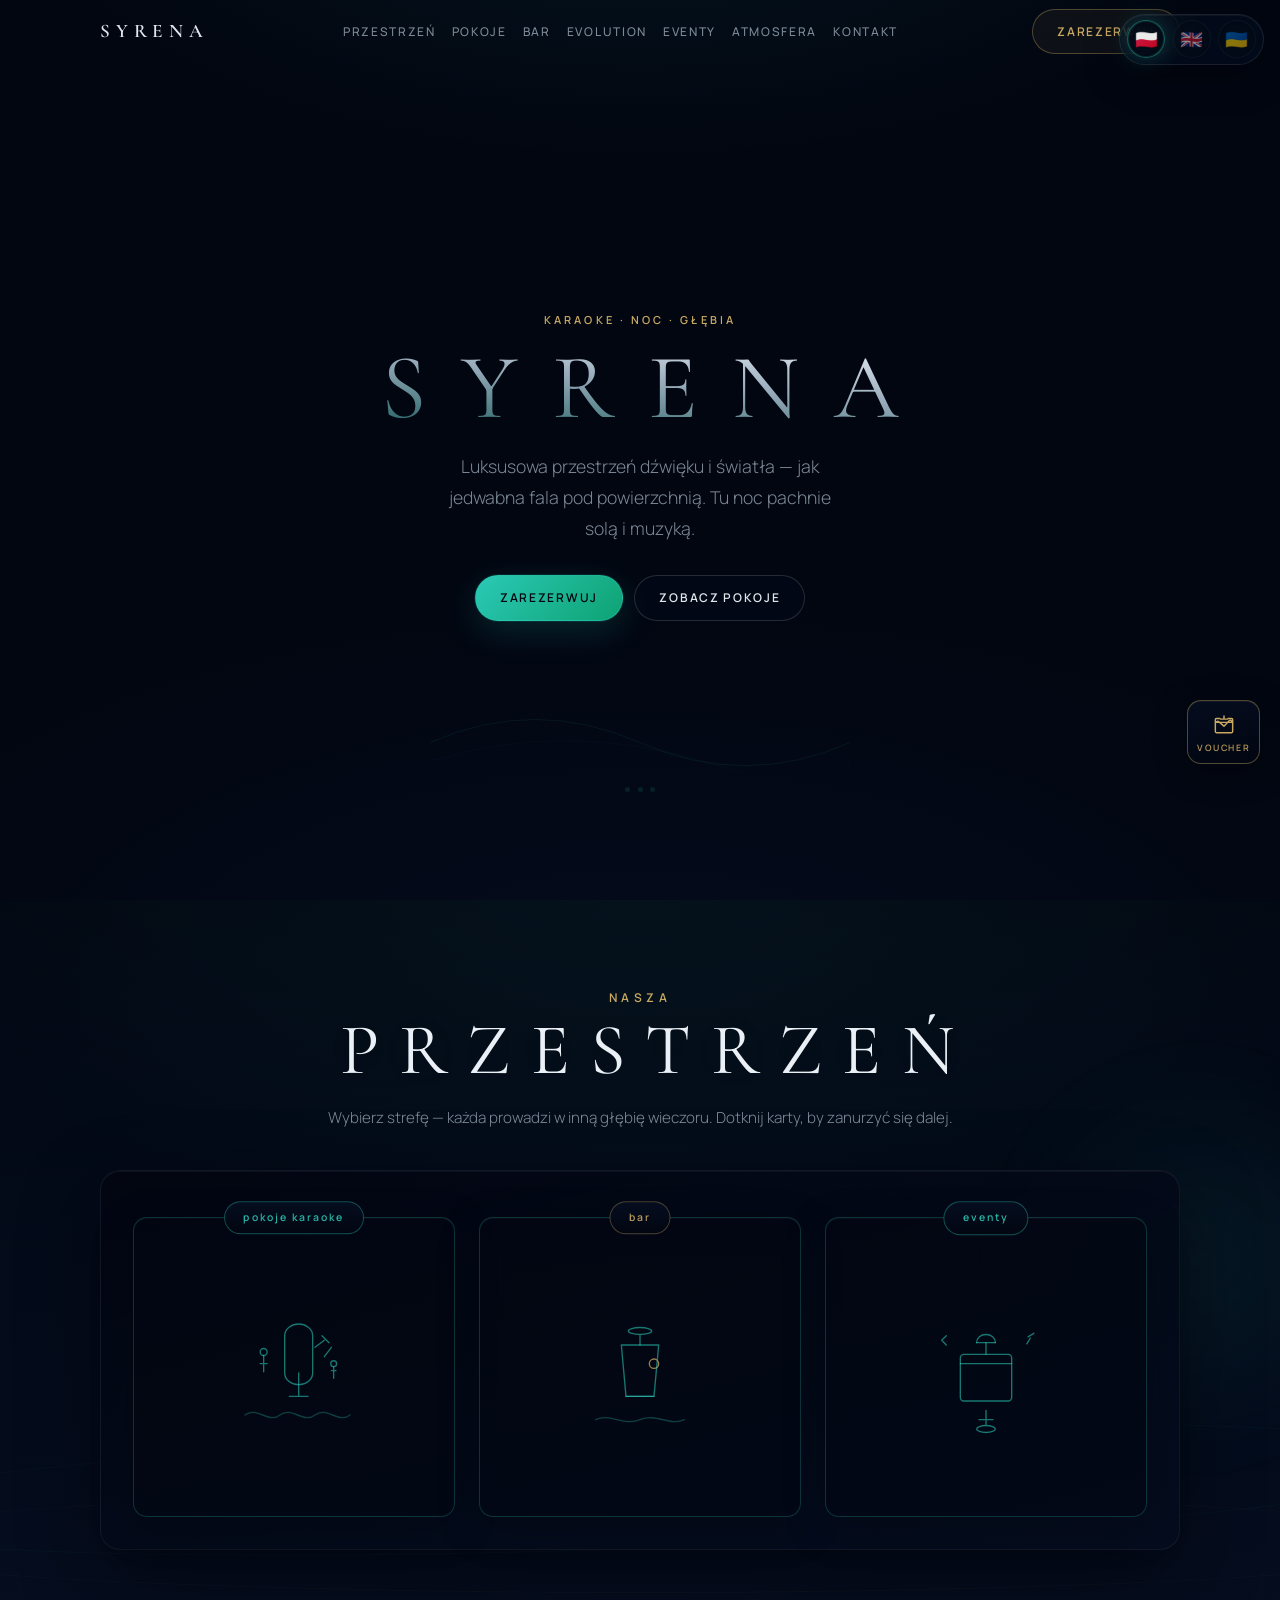
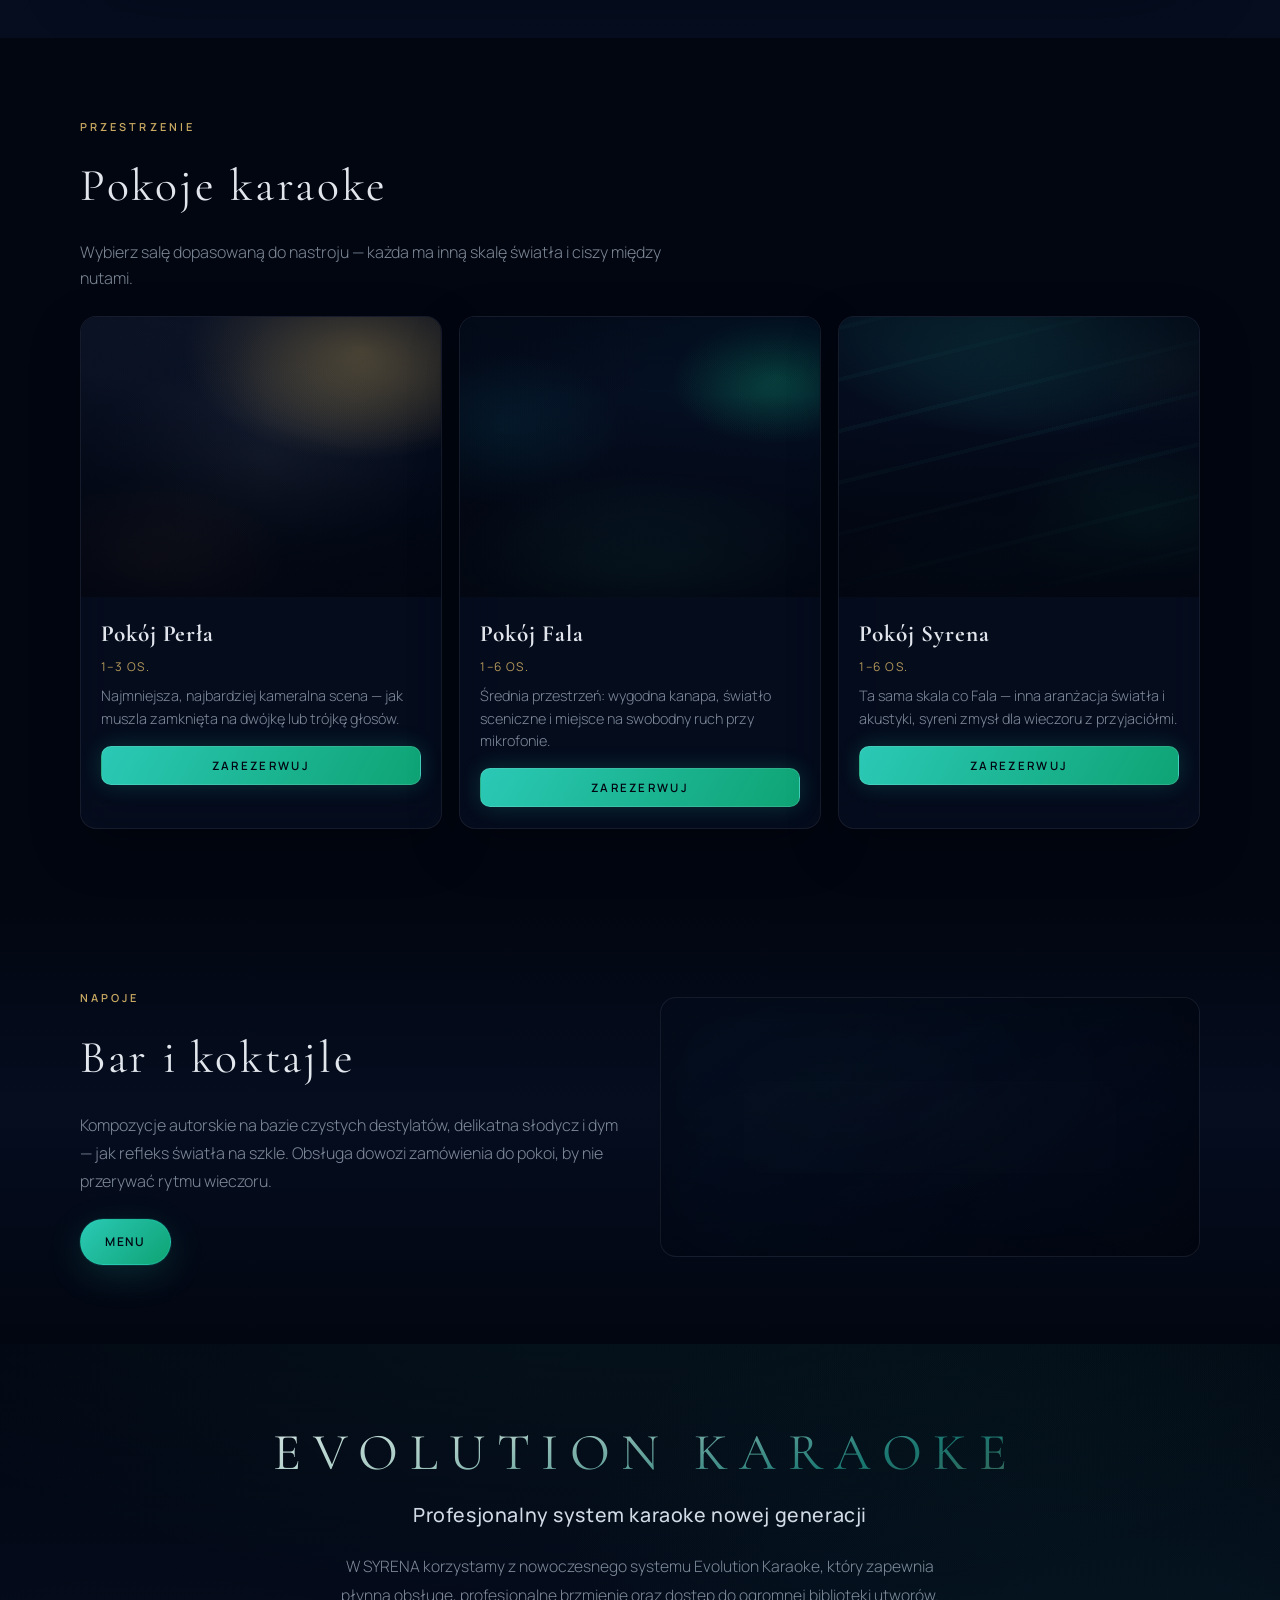
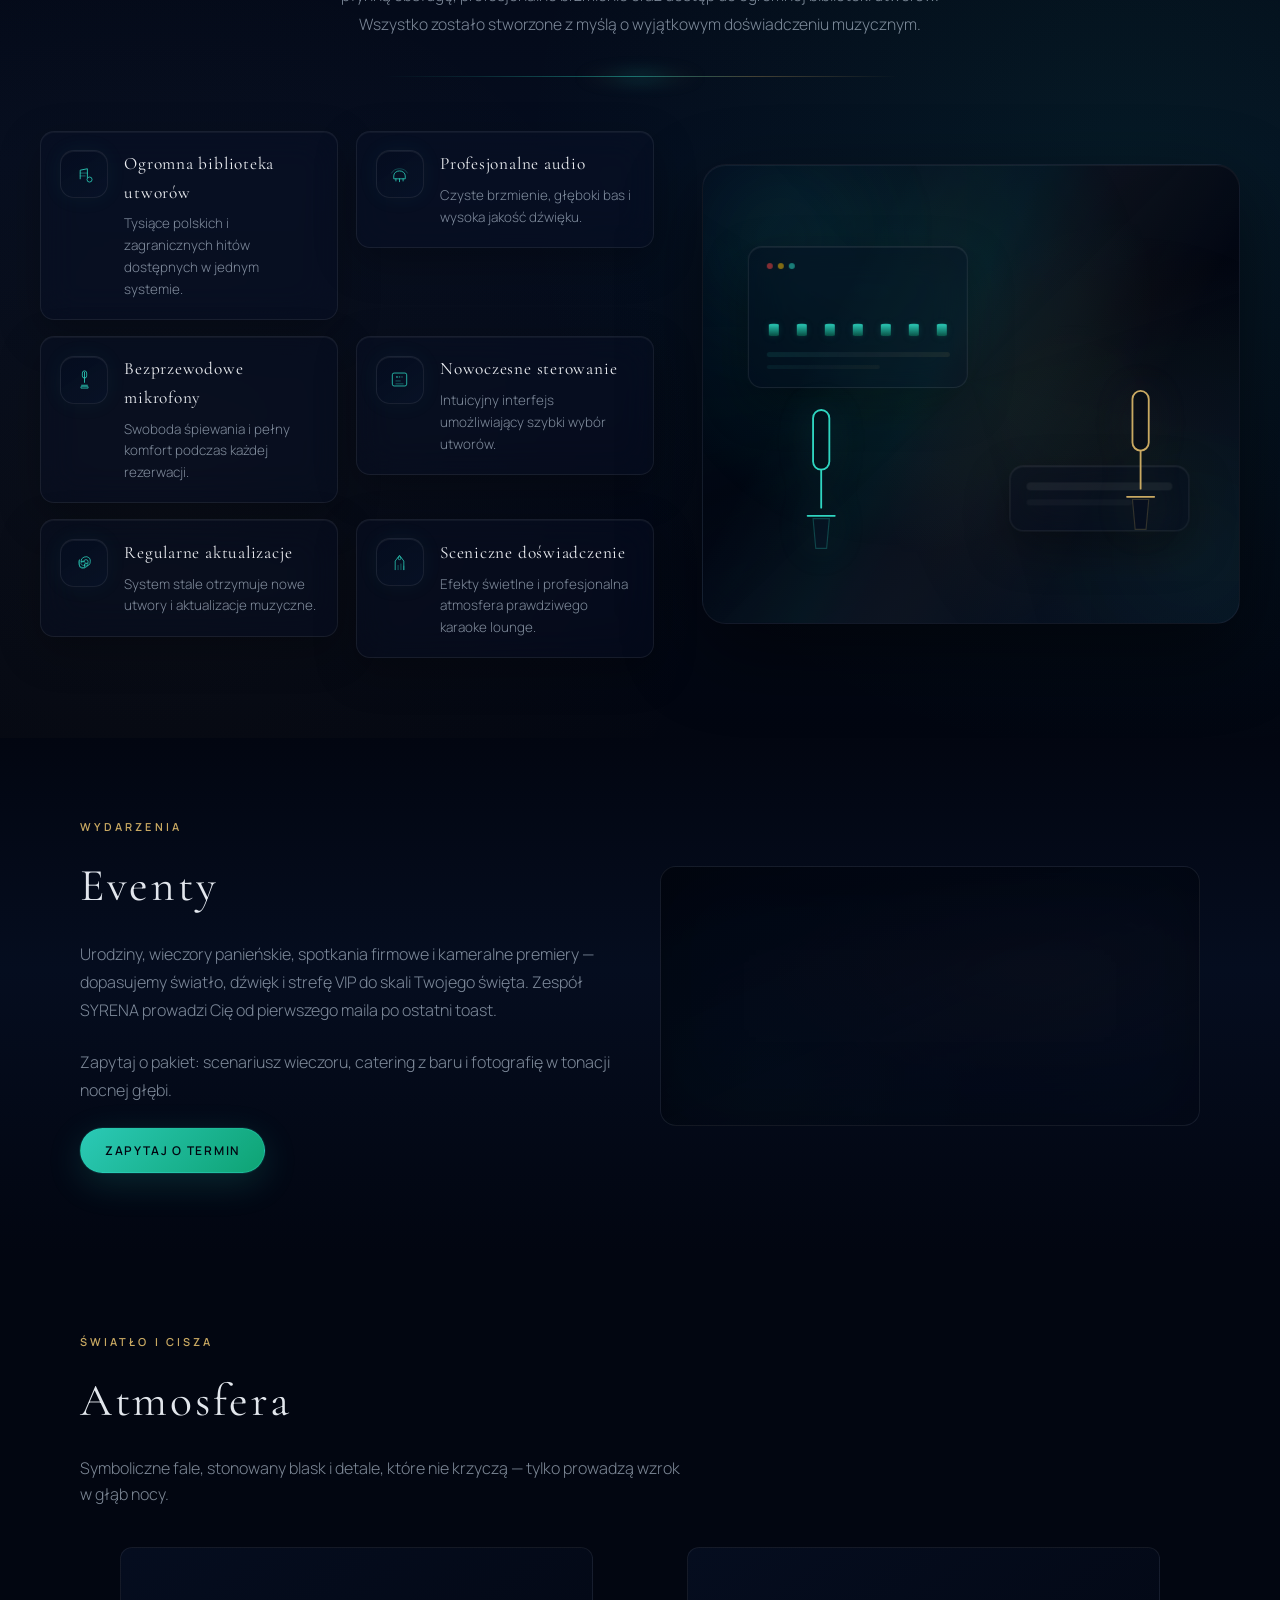
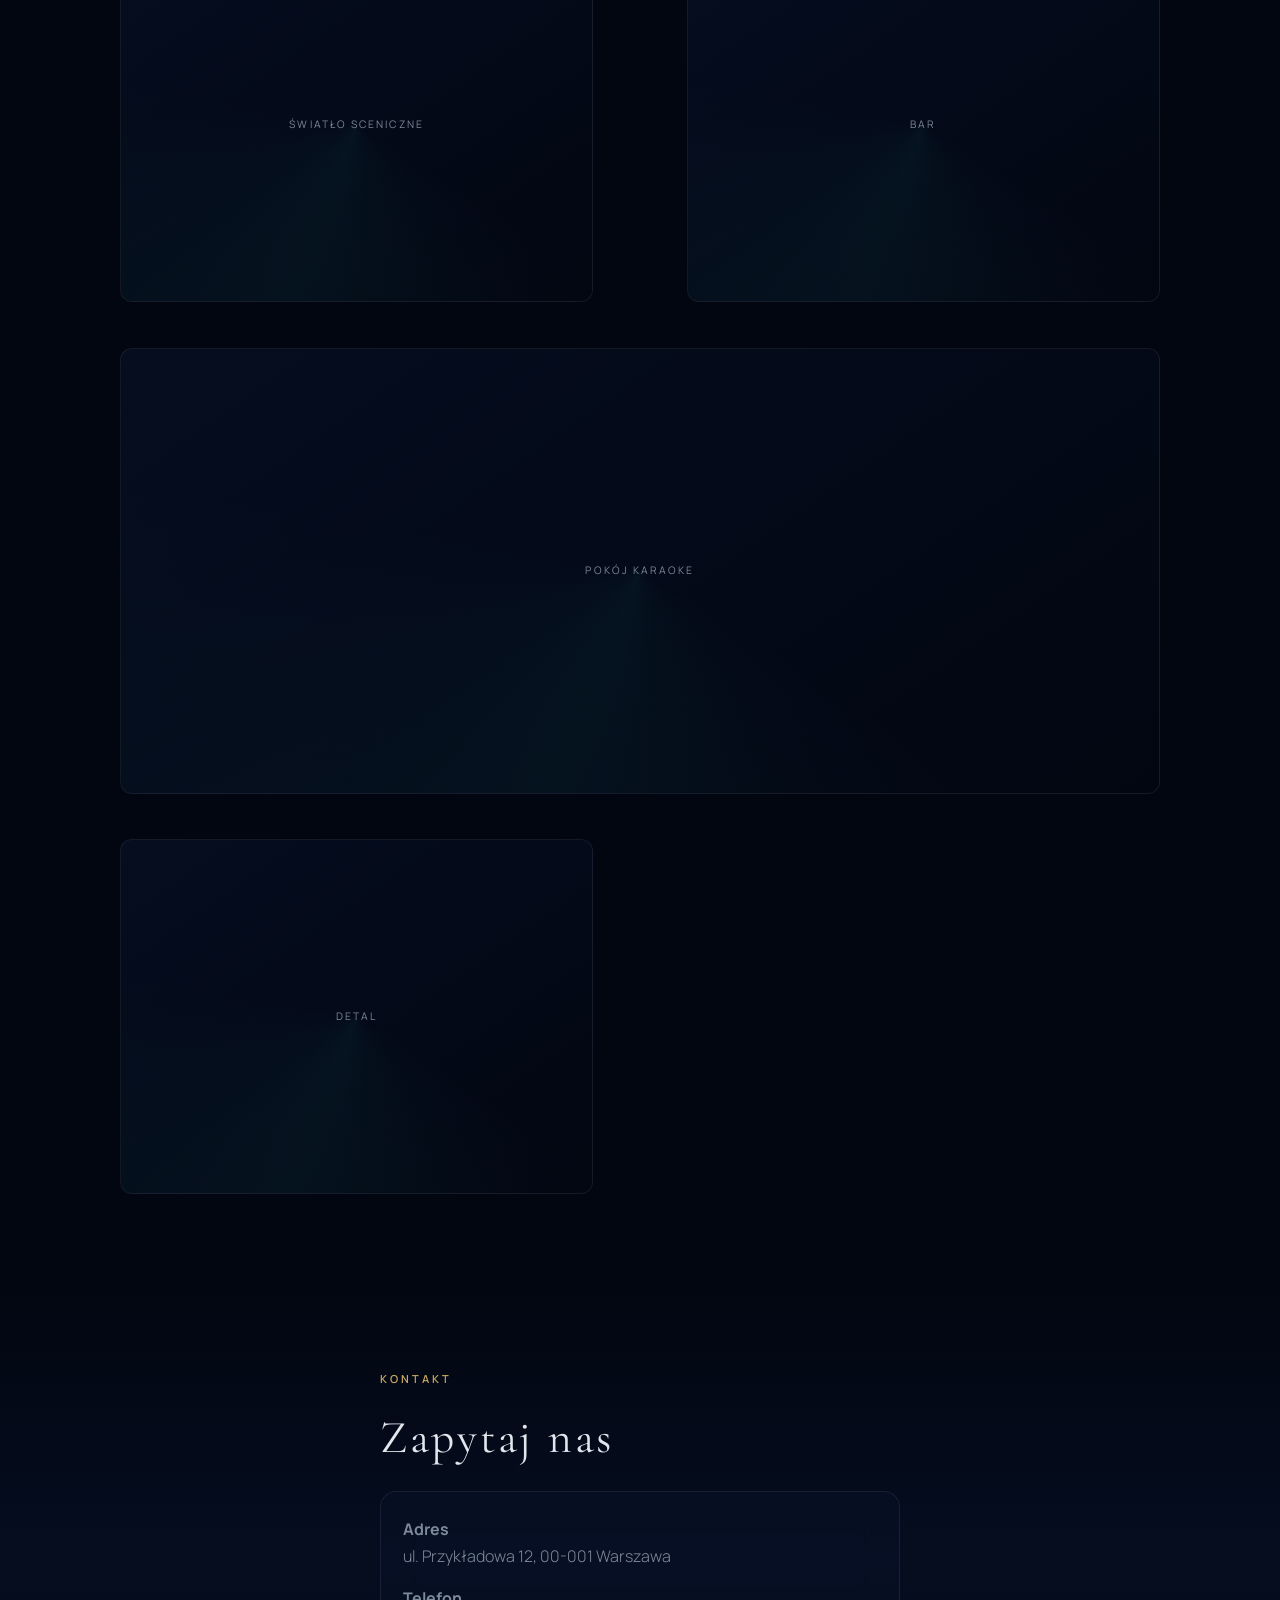
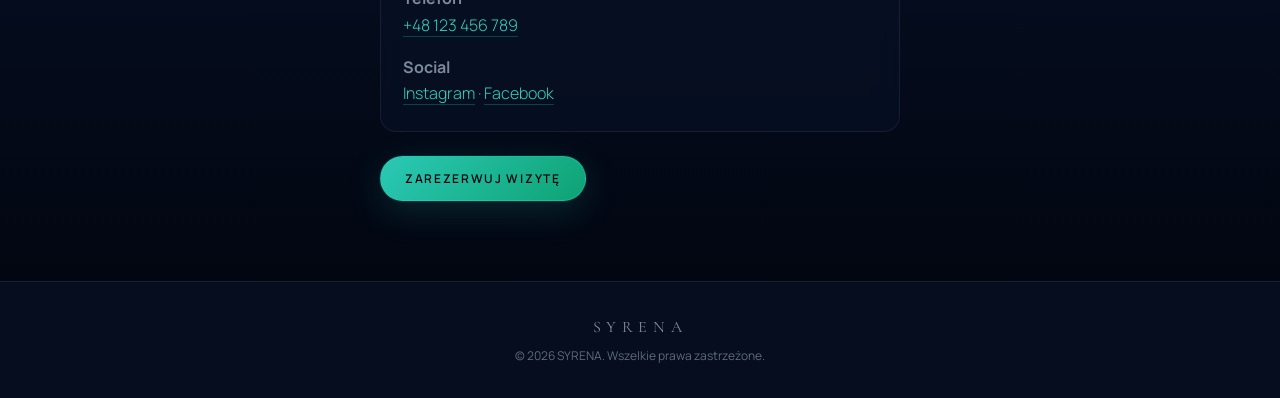
==== syrena/index.html @ a445add9 "Initial commit - full website" ====
<!DOCTYPE html>
<html lang="pl">
<head>
  <meta charset="UTF-8" />
  <meta name="viewport" content="width=device-width, initial-scale=1.0" />
  <meta name="description" content="SYRENA — luksusowy klub karaoke w sercu nocy. Pokoje, bar, rezerwacja." />
  <title>SYRENA — Klub Karaoke</title>
  <link rel="preconnect" href="https://fonts.googleapis.com" />
  <link rel="preconnect" href="https://fonts.gstatic.com" crossorigin />
  <link href="https://fonts.googleapis.com/css2?family=Cormorant+Garamond:ital,wght@0,400;0,600;1,400&family=Manrope:wght@300;400;500;600&display=swap" rel="stylesheet" />
  <link rel="stylesheet" href="styles.css" />
</head>
<body>
  <a class="skip-link" href="#hero" data-i18n="skip.content">Przejdź do treści</a>
  <div class="lang-switcher" role="group" data-i18n-aria-label="lang.switcher_aria">
    <button type="button" class="lang-switcher__btn is-active" data-lang="pl" aria-pressed="true">
      <span class="lang-switcher__flag" aria-hidden="true">🇵🇱</span><span class="visually-hidden" data-i18n="lang.pl">Polski</span>
    </button>
    <button type="button" class="lang-switcher__btn" data-lang="en" aria-pressed="false">
      <span class="lang-switcher__flag" aria-hidden="true">🇬🇧</span><span class="visually-hidden" data-i18n="lang.en">English</span>
    </button>
    <button type="button" class="lang-switcher__btn" data-lang="uk" aria-pressed="false">
      <span class="lang-switcher__flag" aria-hidden="true">🇺🇦</span><span class="visually-hidden" data-i18n="lang.uk">Українська</span>
    </button>
  </div>

  <div class="ambient" aria-hidden="true">
    <div class="ambient__orb ambient__orb--1"></div>
    <div class="ambient__orb ambient__orb--2"></div>
    <div class="ambient__orb ambient__orb--3"></div>
    <div class="ambient__bubbles"></div>
    <div class="ambient__rays"></div>
  </div>

  <div class="site" id="site">
    <header class="header" data-header>
      <div class="header__inner">
        <a class="logo" href="#hero">SYRENA</a>
        <nav class="nav" aria-label="Nawigacja strony" data-i18n-aria-label="nav.aria">
          <a class="nav__link" href="#przestrzen" data-i18n="nav.space">Przestrzeń</a>
          <a class="nav__link" href="#pokoje" data-i18n="nav.rooms">Pokoje</a>
          <a class="nav__link" href="#bar" data-i18n="nav.bar">Bar</a>
          <a class="nav__link" href="#evolution" data-i18n="nav.evolution">Evolution</a>
          <a class="nav__link" href="#eventy" data-i18n="nav.events">Eventy</a>
          <a class="nav__link" href="#atmosfera" data-i18n="nav.atmosphere">Atmosfera</a>
          <a class="nav__link" href="#kontakt" data-i18n="nav.contact">Kontakt</a>
        </nav>
        <a class="btn btn--nav" href="rezerwacja-pokoju.html" data-i18n="nav.book">Zarezerwuj</a>
        <button type="button" class="nav__burger" aria-label="Menu" data-i18n-aria-label="nav.menu_toggle" aria-expanded="false" data-nav-toggle>
          <span></span><span></span>
        </button>
      </div>
      <div class="nav__drawer" data-nav-drawer hidden>
        <a class="nav__drawer-link" href="#przestrzen" data-i18n="nav.space">Przestrzeń</a>
        <a class="nav__drawer-link" href="#pokoje" data-i18n="nav.rooms">Pokoje</a>
        <a class="nav__drawer-link" href="#bar" data-i18n="nav.bar">Bar</a>
        <a class="nav__drawer-link" href="#evolution" data-i18n="nav.evolution">Evolution</a>
        <a class="nav__drawer-link" href="#eventy" data-i18n="nav.events">Eventy</a>
        <a class="nav__drawer-link" href="#atmosfera" data-i18n="nav.atmosphere">Atmosfera</a>
        <a class="nav__drawer-link" href="#kontakt" data-i18n="nav.contact">Kontakt</a>
        <a class="btn btn--primary btn--block" href="rezerwacja-pokoju.html" data-i18n="nav.book">Zarezerwuj</a>
      </div>
    </header>

    <main>
      <section class="hero" id="hero" data-reveal-chain>
        <div class="hero__symbol" aria-hidden="true">
          <svg class="hero__wave" viewBox="0 0 400 100" fill="none" xmlns="http://www.w3.org/2000/svg">
            <path class="hero__wave-path" d="M0 72 Q100 28 200 72 T400 72" stroke="currentColor" stroke-width="0.45" fill="none" />
            <path class="hero__wave-path hero__wave-path--2" d="M0 90 Q130 50 260 90 T400 90" stroke="currentColor" stroke-width="0.35" fill="none" />
          </svg>
          <div class="hero__ripples"><span></span><span></span><span></span></div>
        </div>
        <p class="eyebrow reveal" data-i18n="hero.eyebrow">Karaoke · noc · głębia</p>
        <h1 class="hero__title reveal">SYRENA</h1>
        <p class="hero__lead reveal" data-i18n="hero.lead">
          Luksusowa przestrzeń dźwięku i światła — jak jedwabna fala pod powierzchnią. Tu noc pachnie solą i muzyką.
        </p>
        <div class="hero__actions reveal">
          <a class="btn btn--primary" href="rezerwacja-pokoju.html" data-i18n="hero.book">Zarezerwuj</a>
          <a class="btn btn--ghost" href="#pokoje" data-i18n="hero.rooms">Zobacz pokoje</a>
        </div>
      </section>

      <section class="space" id="przestrzen" aria-labelledby="space-kicker space-title">
        <div class="space__deco" aria-hidden="true">
          <div class="space__deco-wave space__deco-wave--1"></div>
          <div class="space__deco-wave space__deco-wave--2"></div>
          <div class="space__deco-glow"></div>
        </div>
        <div class="section__inner space__inner" data-reveal-chain>
          <header class="space__header">
            <p class="space__kicker reveal" id="space-kicker" data-i18n="space.kicker">Nasza</p>
            <h2 class="space__main-title reveal" id="space-title" data-i18n="space.title">PRZESTRZEŃ</h2>
            <p class="space__sub reveal" data-i18n="space.sub">
              Wybierz strefę — każda prowadzi w inną głębię wieczoru. Dotknij karty, by zanurzyć się dalej.
            </p>
          </header>

          <div class="space__panel">
            <nav class="space__grid" aria-label="Strefy SYRENA" data-i18n-aria-label="space.zones_aria">
              <a class="space-card reveal" href="#pokoje">
                <span class="space-card__tab" data-i18n="space.tab_karaoke">pokoje karaoke</span>
                <div class="space-card__canvas">
                  <svg class="space-card__icon" viewBox="0 0 120 120" fill="none" xmlns="http://www.w3.org/2000/svg" aria-hidden="true">
                    <path class="space-card__stroke" d="M52 28c0-6 6-10 12-10s12 4 12 10v32c0 6-6 10-12 10s-12-4-12-10V28z" stroke-linecap="round" />
                    <path class="space-card__stroke" d="M64 60v20M56 80h16" stroke-linecap="round" />
                    <path class="space-card__stroke space-card__stroke--wave" d="M18 96c10-8 20 8 30 0s20 8 30 0 20 8 30 0" stroke-linecap="round" />
                    <path class="space-card__stroke" d="M78 38l8-6M86 46l6-8M90 34l-6-6" stroke-linecap="round" />
                    <circle class="space-card__stroke" cx="34" cy="42" r="3" />
                    <path class="space-card__stroke" d="M34 45v14M31 52h6" stroke-linecap="round" />
                    <circle class="space-card__stroke" cx="94" cy="52" r="2.5" />
                    <path class="space-card__stroke" d="M94 54.5v10M92 58h4" stroke-linecap="round" />
                  </svg>
                </div>
              </a>

              <a class="space-card space-card--bar reveal" href="#bar">
                <span class="space-card__tab space-card__tab--gold" data-i18n="space.tab_bar">bar</span>
                <div class="space-card__canvas">
                  <svg class="space-card__icon" viewBox="0 0 120 120" fill="none" xmlns="http://www.w3.org/2000/svg" aria-hidden="true">
                    <path class="space-card__stroke" d="M44 36h32l-4 44H48L44 36z" stroke-linejoin="round" />
                    <path class="space-card__stroke" d="M48 80h24" stroke-linecap="round" />
                    <path class="space-card__stroke" d="M60 36v-8" stroke-linecap="round" />
                    <ellipse class="space-card__stroke" cx="60" cy="24" rx="10" ry="3" />
                    <path class="space-card__stroke space-card__stroke--wave" d="M22 100c12-6 24 6 38 0s26 6 38 0" stroke-linecap="round" />
                    <circle class="space-card__stroke space-card__stroke--accent" cx="72" cy="52" r="4" stroke-linecap="round" />
                  </svg>
                </div>
              </a>

              <a class="space-card reveal" href="#eventy">
                <span class="space-card__tab" data-i18n="space.tab_events">eventy</span>
                <div class="space-card__canvas">
                  <svg class="space-card__icon" viewBox="0 0 120 120" fill="none" xmlns="http://www.w3.org/2000/svg" aria-hidden="true">
                    <rect class="space-card__stroke" x="38" y="44" width="44" height="40" rx="3" stroke-linejoin="round" />
                    <path class="space-card__stroke" d="M38 52h44M60 44v-10" stroke-linecap="round" />
                    <path class="space-card__stroke" d="M52 34c0-4 3.5-7 8-7s8 3 8 7" stroke-linecap="round" />
                    <path class="space-card__stroke" d="M52 34h16" stroke-linecap="round" />
                    <path class="space-card__stroke" d="M22 32l4 4M26 28l-4 4M98 30l-3 5M101 26l-5 3" stroke-linecap="round" />
                    <path class="space-card__stroke" d="M60 92v12M54 100h12" stroke-linecap="round" />
                    <ellipse class="space-card__stroke" cx="60" cy="108" rx="8" ry="3" />
                  </svg>
                </div>
              </a>
            </nav>
          </div>
        </div>
      </section>

      <section class="section" id="pokoje">
        <div class="section__inner" data-reveal-chain>
          <p class="eyebrow reveal" data-i18n="rooms.eyebrow">Przestrzenie</p>
          <h2 class="section__title reveal" data-i18n="rooms.title">Pokoje karaoke</h2>
          <p class="section__intro reveal" data-i18n="rooms.intro">
            Wybierz salę dopasowaną do nastroju — każda ma inną skalę światła i ciszy między nutami.
          </p>
          <div class="room-grid room-grid--three">
            <a class="room-tile reveal" href="rezerwacja-pokoju.html?room=perla">
              <div class="room-tile__visual room-tile__visual--perla" role="presentation"></div>
              <div class="room-tile__body">
                <h3 class="room-tile__name" data-i18n="rooms.perla.name">Pokój Perła</h3>
                <p class="room-tile__meta" data-i18n="rooms.perla.meta">1–3 os.</p>
                <p class="room-tile__desc" data-i18n="rooms.perla.desc">Najmniejsza, najbardziej kameralna scena — jak muszla zamknięta na dwójkę lub trójkę głosów.</p>
                <span class="room-tile__cta" data-i18n="rooms.reserve">Zarezerwuj</span>
              </div>
            </a>
            <a class="room-tile reveal" href="rezerwacja-pokoju.html?room=fala">
              <div class="room-tile__visual room-tile__visual--fala" role="presentation"></div>
              <div class="room-tile__body">
                <h3 class="room-tile__name" data-i18n="rooms.fala.name">Pokój Fala</h3>
                <p class="room-tile__meta" data-i18n="rooms.fala.meta">1–6 os.</p>
                <p class="room-tile__desc" data-i18n="rooms.fala.desc">Średnia przestrzeń: wygodna kanapa, światło sceniczne i miejsce na swobodny ruch przy mikrofonie.</p>
                <span class="room-tile__cta" data-i18n="rooms.reserve">Zarezerwuj</span>
              </div>
            </a>
            <a class="room-tile reveal" href="rezerwacja-pokoju.html?room=syrena">
              <div class="room-tile__visual room-tile__visual--syrena" role="presentation"></div>
              <div class="room-tile__body">
                <h3 class="room-tile__name" data-i18n="rooms.syrena.name">Pokój Syrena</h3>
                <p class="room-tile__meta" data-i18n="rooms.syrena.meta">1–6 os.</p>
                <p class="room-tile__desc" data-i18n="rooms.syrena.desc">Ta sama skala co Fala — inna aranżacja światła i akustyki, syreni zmysł dla wieczoru z przyjaciółmi.</p>
                <span class="room-tile__cta" data-i18n="rooms.reserve">Zarezerwuj</span>
              </div>
            </a>
          </div>
        </div>
      </section>

      <section class="section section--alt" id="bar">
        <div class="section__inner section__inner--split" data-reveal-chain>
          <div>
            <p class="eyebrow reveal" data-i18n="bar.eyebrow">Napoje</p>
            <h2 class="section__title reveal" data-i18n="bar.title">Bar i koktajle</h2>
            <p class="section__text reveal" data-i18n="bar.text">
              Kompozycje autorskie na bazie czystych destylatów, delikatna słodycz i dym — jak refleks światła na szkle.
              Obsługa dowozi zamówienia do pokoi, by nie przerywać rytmu wieczoru.
            </p>
            <button type="button" class="btn btn--primary reveal" data-open-menu aria-haspopup="dialog" aria-controls="menu-modal" data-i18n="bar.menu">
              MENU
            </button>
          </div>
          <div class="bar-panel reveal" role="presentation" aria-hidden="true"></div>
        </div>
      </section>

      <section class="section section--evo" id="evolution" data-evo-section>
        <div class="section__inner section__inner--evo-max">
          <header class="evo__top" data-reveal-chain>
            <h2 class="evo__mega reveal" data-i18n="evo.heading">EVOLUTION KARAOKE</h2>
            <p class="evo__subtitle reveal" data-i18n="evo.subtitle">Profesjonalny system karaoke nowej generacji</p>
            <p class="evo__intro reveal" data-i18n="evo.desc">
              W SYRENA korzystamy z nowoczesnego systemu Evolution Karaoke, który zapewnia płynną obsługę, profesjonalne brzmienie oraz dostęp do ogromnej biblioteki utworów. Wszystko zostało stworzone z myślą o wyjątkowym doświadczeniu muzycznym.
            </p>
            <div class="evo__divider reveal" aria-hidden="true">
              <span class="evo__divider-line"></span>
              <span class="evo__divider-glow"></span>
            </div>
          </header>

          <div class="evo__split" data-reveal-chain>
            <div class="evo__col evo__col--cards">
              <ul class="evo-fcards">
                <li class="evo-fcards__item">
                  <article class="evo-fcard reveal">
                  <div class="evo-fcard__icon" aria-hidden="true">
                    <svg viewBox="0 0 32 32" fill="none" xmlns="http://www.w3.org/2000/svg">
                      <path d="M10 22V10l10-2v12" stroke="currentColor" stroke-width="1.35" stroke-linecap="round" stroke-linejoin="round" />
                      <path d="M10 14h10M10 18h7" stroke="currentColor" stroke-width="1.1" stroke-linecap="round" opacity="0.65" />
                      <circle cx="23" cy="23" r="3.5" stroke="currentColor" stroke-width="1.25" />
                    </svg>
                  </div>
                  <div class="evo-fcard__body">
                    <h3 class="evo-fcard__title" data-i18n="evo.card1.title">Ogromna biblioteka utworów</h3>
                    <p class="evo-fcard__text" data-i18n="evo.card1.body">Tysiące polskich i zagranicznych hitów dostępnych w jednym systemie.</p>
                  </div>
                  </article>
                </li>
                <li class="evo-fcards__item">
                  <article class="evo-fcard reveal">
                  <div class="evo-fcard__icon" aria-hidden="true">
                    <svg viewBox="0 0 32 32" fill="none" xmlns="http://www.w3.org/2000/svg">
                      <path d="M8 18c0-4 3.5-7 8-7s8 3 8 7v4H8v-4z" stroke="currentColor" stroke-width="1.25" stroke-linejoin="round" />
                      <path d="M11 22v3M16 22v4M21 22v3" stroke="currentColor" stroke-width="1.25" stroke-linecap="round" />
                      <path d="M5 14c2-4 6-6 11-6s9 2 11 6" stroke="currentColor" stroke-width="1" stroke-linecap="round" opacity="0.45" />
                    </svg>
                  </div>
                  <div class="evo-fcard__body">
                    <h3 class="evo-fcard__title" data-i18n="evo.card2.title">Profesjonalne audio</h3>
                    <p class="evo-fcard__text" data-i18n="evo.card2.body">Czyste brzmienie, głęboki bas i wysoka jakość dźwięku.</p>
                  </div>
                  </article>
                </li>
                <li class="evo-fcards__item">
                  <article class="evo-fcard reveal">
                  <div class="evo-fcard__icon" aria-hidden="true">
                    <svg viewBox="0 0 32 32" fill="none" xmlns="http://www.w3.org/2000/svg">
                      <path d="M16 6v14M12 24h8" stroke="currentColor" stroke-width="1.35" stroke-linecap="round" />
                      <rect x="13" y="4" width="6" height="10" rx="3" stroke="currentColor" stroke-width="1.25" />
                      <path d="M11 26h10v2H11v-2z" stroke="currentColor" stroke-width="1.15" stroke-linejoin="round" />
                    </svg>
                  </div>
                  <div class="evo-fcard__body">
                    <h3 class="evo-fcard__title" data-i18n="evo.card3.title">Bezprzewodowe mikrofony</h3>
                    <p class="evo-fcard__text" data-i18n="evo.card3.body">Swoboda śpiewania i pełny komfort podczas każdej rezerwacji.</p>
                  </div>
                  </article>
                </li>
                <li class="evo-fcards__item">
                  <article class="evo-fcard reveal">
                  <div class="evo-fcard__icon" aria-hidden="true">
                    <svg viewBox="0 0 32 32" fill="none" xmlns="http://www.w3.org/2000/svg">
                      <rect x="6" y="7" width="20" height="18" rx="2.5" stroke="currentColor" stroke-width="1.25" />
                      <path d="M11 22h10M11 18h6" stroke="currentColor" stroke-width="1.1" stroke-linecap="round" opacity="0.55" />
                      <circle cx="12.5" cy="12.5" r="1.2" fill="currentColor" opacity="0.85" />
                      <circle cx="16" cy="12.5" r="1.2" fill="currentColor" opacity="0.55" />
                      <circle cx="19.5" cy="12.5" r="1.2" fill="currentColor" opacity="0.35" />
                    </svg>
                  </div>
                  <div class="evo-fcard__body">
                    <h3 class="evo-fcard__title" data-i18n="evo.card4.title">Nowoczesne sterowanie</h3>
                    <p class="evo-fcard__text" data-i18n="evo.card4.body">Intuicyjny interfejs umożliwiający szybki wybór utworów.</p>
                  </div>
                  </article>
                </li>
                <li class="evo-fcards__item">
                  <article class="evo-fcard reveal">
                  <div class="evo-fcard__icon" aria-hidden="true">
                    <svg viewBox="0 0 32 32" fill="none" xmlns="http://www.w3.org/2000/svg">
                      <path d="M23 10a7 7 0 00-12 5h4a3 3 0 016 0c0 2-2 3-4 3h-1v3h2c3 0 6-2 6-6a7 7 0 00-1-5z" stroke="currentColor" stroke-width="1.2" stroke-linejoin="round" />
                      <path d="M9 22a7 7 0 0012-5h-4a3 3 0 10-6 0c0 2 2 3 4 3h1v3h-2c-3 0-6-2-6-6a7 7 0 011-5z" stroke="currentColor" stroke-width="1.2" stroke-linejoin="round" opacity="0.75" />
                    </svg>
                  </div>
                  <div class="evo-fcard__body">
                    <h3 class="evo-fcard__title" data-i18n="evo.card5.title">Regularne aktualizacje</h3>
                    <p class="evo-fcard__text" data-i18n="evo.card5.body">System stale otrzymuje nowe utwory i aktualizacje muzyczne.</p>
                  </div>
                  </article>
                </li>
                <li class="evo-fcards__item">
                  <article class="evo-fcard reveal">
                  <div class="evo-fcard__icon" aria-hidden="true">
                    <svg viewBox="0 0 32 32" fill="none" xmlns="http://www.w3.org/2000/svg">
                      <path d="M10 26V14l6-8 6 8v12" stroke="currentColor" stroke-width="1.2" stroke-linecap="round" stroke-linejoin="round" />
                      <path d="M14 26v-6M18 26v-8M22 26v-5" stroke="currentColor" stroke-width="1.15" stroke-linecap="round" opacity="0.55" />
                      <circle cx="16" cy="10" r="2" stroke="currentColor" stroke-width="1.15" />
                    </svg>
                  </div>
                  <div class="evo-fcard__body">
                    <h3 class="evo-fcard__title" data-i18n="evo.card6.title">Sceniczne doświadczenie</h3>
                    <p class="evo-fcard__text" data-i18n="evo.card6.body">Efekty świetlne i profesjonalna atmosfera prawdziwego karaoke lounge.</p>
                  </div>
                </article>
                </li>
              </ul>
            </div>

            <div class="evo__col evo__col--stage">
              <div class="evo__visual" aria-hidden="true">
                <div class="evo__visual-inner">
                  <div class="evo__blobs">
                    <span class="evo__blob evo__blob--1"></span>
                    <span class="evo__blob evo__blob--2"></span>
                    <span class="evo__blob evo__blob--3"></span>
                  </div>
                  <div class="evo__beams" data-evo-parallax="-0.12"></div>
                  <div class="evo__glow"></div>
                  <div class="evo__particles">
                    <span></span><span></span><span></span><span></span><span></span><span></span><span></span><span></span>
                  </div>
              <svg class="evo__waves" viewBox="0 0 400 220" fill="none" xmlns="http://www.w3.org/2000/svg" aria-hidden="true" data-evo-parallax="-0.18">
                <path
                  class="evo__wave-path"
                  d="M0 140 C80 60 160 200 200 120 S320 40 400 100"
                  stroke="url(#evo-wave-grad)"
                  stroke-width="1.2"
                  stroke-linecap="round"
                />
                <path
                  class="evo__wave-path evo__wave-path--2"
                  d="M0 170 C100 90 200 190 280 130 S360 80 400 150"
                  stroke="url(#evo-wave-grad2)"
                  stroke-width="0.85"
                  stroke-linecap="round"
                  opacity="0.65"
                />
                <path
                  class="evo__wave-path evo__wave-path--3"
                  d="M0 110 C120 180 220 40 320 130 S380 170 400 90"
                  stroke="url(#evo-wave-grad)"
                  stroke-width="0.7"
                  stroke-linecap="round"
                  opacity="0.45"
                />
                <defs>
                  <linearGradient id="evo-wave-grad" x1="0" y1="0" x2="400" y2="0">
                    <stop offset="0%" stop-color="rgba(45,212,191,0.05)" />
                    <stop offset="35%" stop-color="rgba(45,212,191,0.55)" />
                    <stop offset="65%" stop-color="rgba(201,169,98,0.35)" />
                    <stop offset="100%" stop-color="rgba(45,212,191,0.08)" />
                  </linearGradient>
                  <linearGradient id="evo-wave-grad2" x1="400" y1="0" x2="0" y2="0">
                    <stop offset="0%" stop-color="rgba(16,185,129,0.2)" />
                    <stop offset="50%" stop-color="rgba(45,212,191,0.5)" />
                    <stop offset="100%" stop-color="rgba(16,185,129,0.15)" />
                  </linearGradient>
                </defs>
              </svg>

              <div class="evo__glass-wrap evo__glass-wrap--main" data-evo-parallax="-0.32">
                <div class="evo__glass evo__glass--main">
                  <div class="evo__glass-header">
                    <span class="evo__glass-dot"></span>
                    <span class="evo__glass-dot"></span>
                    <span class="evo__glass-dot"></span>
                  </div>
                  <div class="evo__eq" role="presentation">
                    <span class="evo__eq-bar"></span>
                    <span class="evo__eq-bar"></span>
                    <span class="evo__eq-bar"></span>
                    <span class="evo__eq-bar"></span>
                    <span class="evo__eq-bar"></span>
                    <span class="evo__eq-bar"></span>
                    <span class="evo__eq-bar"></span>
                  </div>
                  <div class="evo__glass-line"></div>
                  <div class="evo__glass-line evo__glass-line--short"></div>
                </div>
              </div>

              <div class="evo__glass-wrap evo__glass-wrap--float" data-evo-parallax="0.44">
                <div class="evo__glass evo__glass--float">
                  <div class="evo__glass-float-row"></div>
                  <div class="evo__glass-float-row evo__glass-float-row--dim"></div>
                </div>
              </div>

              <div class="evo__mics">
                <div class="evo__mic-wrap" data-evo-parallax="0.52">
                  <svg class="evo__mic" viewBox="0 0 56 140" fill="none" xmlns="http://www.w3.org/2000/svg">
                  <defs>
                    <linearGradient id="evo-mic-a" x1="28" y1="8" x2="28" y2="120">
                      <stop offset="0%" stop-color="#2dd4bf" />
                      <stop offset="55%" stop-color="#10b981" />
                      <stop offset="100%" stop-color="#c9a962" />
                    </linearGradient>
                  </defs>
                  <rect x="22" y="18" width="12" height="44" rx="6" stroke="url(#evo-mic-a)" stroke-width="1.35" fill="rgba(2,6,17,0.35)" />
                  <path d="M28 62v28M18 96h20" stroke="url(#evo-mic-a)" stroke-width="1.35" stroke-linecap="round" />
                  <path d="M22 98h12l-2 22H24l-2-22z" fill="rgba(5,13,31,0.65)" stroke="rgba(45,212,191,0.25)" stroke-width="0.85" />
                </svg>
                </div>
                <div class="evo__mic-wrap evo__mic-wrap--mirror" data-evo-parallax="0.36">
                  <svg class="evo__mic evo__mic--mirror" viewBox="0 0 56 140" fill="none" xmlns="http://www.w3.org/2000/svg">
                  <defs>
                    <linearGradient id="evo-mic-b" x1="28" y1="8" x2="28" y2="120">
                      <stop offset="0%" stop-color="#c9a962" />
                      <stop offset="40%" stop-color="#2dd4bf" />
                      <stop offset="100%" stop-color="#10b981" />
                    </linearGradient>
                  </defs>
                  <rect x="22" y="22" width="12" height="44" rx="6" stroke="url(#evo-mic-b)" stroke-width="1.35" fill="rgba(2,6,17,0.35)" />
                  <path d="M28 66v28M18 100h20" stroke="url(#evo-mic-b)" stroke-width="1.35" stroke-linecap="round" />
                  <path d="M22 102h12l-2 22H24l-2-22z" fill="rgba(5,13,31,0.65)" stroke="rgba(201,169,98,0.22)" stroke-width="0.85" />
                </svg>
                </div>
              </div>

              <div class="evo__sheen" data-evo-parallax="-0.42"></div>
                </div>
              </div>
            </div>
          </div>
        </div>
      </section>

      <section class="section section--alt" id="eventy">
        <div class="section__inner section__inner--split" data-reveal-chain>
          <div>
            <p class="eyebrow reveal" data-i18n="events.eyebrow">Wydarzenia</p>
            <h2 class="section__title reveal" data-i18n="events.title">Eventy</h2>
            <p class="section__text reveal" data-i18n="events.p1">
              Urodziny, wieczory panieńskie, spotkania firmowe i kameralne premiery — dopasujemy światło, dźwięk i strefę VIP do skali Twojego święta.
              Zespół SYRENA prowadzi Cię od pierwszego maila po ostatni toast.
            </p>
            <p class="section__text reveal" data-i18n="events.p2">
              Zapytaj o pakiet: scenariusz wieczoru, catering z baru i fotografię w tonacji nocnej głębi.
            </p>
            <button type="button" class="btn btn--primary reveal" data-open-booking data-i18n="events.cta">Zapytaj o termin</button>
          </div>
          <div class="events-panel reveal" role="presentation" aria-hidden="true"></div>
        </div>
      </section>

      <section class="section" id="atmosfera">
        <div class="section__inner" data-reveal-chain>
          <p class="eyebrow reveal" data-i18n="atmo.eyebrow">Światło i cisza</p>
          <h2 class="section__title reveal" data-i18n="atmo.title">Atmosfera</h2>
          <p class="section__intro reveal" data-i18n="atmo.intro">
            Symboliczne fale, stonowany blask i detale, które nie krzyczą — tylko prowadzą wzrok w głąb nocy.
          </p>
          <div class="gallery">
            <figure class="gallery__cell reveal"><div class="gallery__ph"><span data-i18n="atmo.g1">Światło sceniczne</span></div></figure>
            <figure class="gallery__cell reveal"><div class="gallery__ph"><span data-i18n="atmo.g2">Bar</span></div></figure>
            <figure class="gallery__cell gallery__cell--wide reveal"><div class="gallery__ph"><span data-i18n="atmo.g3">Pokój karaoke</span></div></figure>
            <figure class="gallery__cell reveal"><div class="gallery__ph"><span data-i18n="atmo.g4">Detal</span></div></figure>
          </div>
        </div>
      </section>

      <section class="section section--alt" id="kontakt">
        <div class="section__inner section__inner--narrow" data-reveal-chain>
          <p class="eyebrow reveal" data-i18n="contact.eyebrow">Kontakt</p>
          <h2 class="section__title reveal" data-i18n="contact.title">Zapytaj nas</h2>
          <div class="contact-card reveal">
            <p class="contact-card__row"><strong data-i18n="contact.addr_label">Adres</strong><br /><span data-i18n="contact.addr_value">ul. Przykładowa 12, 00-001 Warszawa</span></p>
            <p class="contact-card__row"><strong data-i18n="contact.phone_label">Telefon</strong><br /><a class="link" href="tel:+48123456789">+48 123 456 789</a></p>
            <p class="contact-card__row contact-card__row--last">
              <strong data-i18n="contact.social_label">Social</strong><br />
              <a class="link" href="#" rel="noopener noreferrer">Instagram</a> · <a class="link" href="#" rel="noopener noreferrer">Facebook</a>
            </p>
          </div>
          <button type="button" class="btn btn--primary reveal" data-open-booking data-i18n="contact.cta">Zarezerwuj wizytę</button>
        </div>
      </section>
    </main>

    <footer class="footer">
      <span class="footer__brand">SYRENA</span>
      <p class="footer__copy" data-i18n="footer.rights">© {{year}} SYRENA. Wszelkie prawa zastrzeżone.</p>
    </footer>
  </div>

  <!-- Pełnoekranowy widok rezerwacji (oddzielny od strony głównej) -->
  <div
    class="booking"
    id="booking-overlay"
    role="dialog"
    aria-modal="true"
    aria-labelledby="booking-title"
    aria-hidden="true"
    hidden
    inert
  >
    <svg xmlns="http://www.w3.org/2000/svg" class="booking__defs" aria-hidden="true" focusable="false" width="0" height="0">
      <symbol id="booking-icon-lock" viewBox="0 0 24 24">
        <path
          fill="none"
          stroke="currentColor"
          stroke-width="1.35"
          stroke-linecap="round"
          stroke-linejoin="round"
          d="M8 11V8a4 4 0 018 0v3M6 11h12v10H6z"
        />
      </symbol>
    </svg>
    <button type="button" class="booking__back reveal" data-close-booking>
      <span aria-hidden="true">←</span> <span data-i18n="booking.back">Wróć</span>
    </button>

    <div class="booking__viewport">
      <div class="booking__intro">
        <p class="booking__brand reveal" id="booking-title">SYRENA</p>
        <p class="booking__tagline reveal" data-i18n="booking.tagline">Rezerwacja pokoju</p>

        <div class="booking__controls reveal" role="toolbar" data-i18n-aria-label="booking.toolbar_aria" aria-label="Wybór daty">
          <button type="button" class="booking__chip" data-date-today data-i18n="booking.today">Dziś</button>
          <button type="button" class="booking__date-btn" data-date-open data-i18n-aria-label="booking.pick_date_aria" aria-label="Wybierz datę z kalendarza">
            <svg class="booking__cal-icon" width="18" height="18" viewBox="0 0 24 24" fill="none" xmlns="http://www.w3.org/2000/svg" aria-hidden="true">
              <rect x="3" y="5" width="18" height="16" rx="2" stroke="currentColor" stroke-width="1.35" />
              <path d="M3 10h18M8 3v4M16 3v4" stroke="currentColor" stroke-width="1.35" stroke-linecap="round" />
            </svg>
            <span data-i18n="booking.date_word">data</span>
          </button>
          <button type="button" class="booking__arrow" data-date-prev data-i18n-aria-label="booking.prev_aria" aria-label="Poprzedni dzień">‹</button>
          <button type="button" class="booking__arrow" data-date-next data-i18n-aria-label="booking.next_aria" aria-label="Następny dzień">›</button>
          <p class="booking__date-inline reveal" data-date-line aria-live="polite"></p>
          <input class="booking__date-input visually-hidden" type="date" data-date-input tabindex="-1" aria-hidden="true" />
        </div>

        <p class="booking__summary reveal" data-booking-summary>
          <strong data-i18n="booking.summary_label">Wybrany termin:</strong> <span data-booking-summary-detail aria-live="polite">brak</span>
        </p>
      </div>

      <div class="booking__matrix-wrap">
        <div class="booking__matrix" data-i18n-aria-label="booking.matrix_aria" aria-label="Pokoje i siatka rezerwacji">
          <!-- Wiersz 1 — Perła -->
          <div class="booking__pair">
            <button type="button" class="booking-room-card booking-room-card--perla reveal" data-booking-room="perla" data-grid-row="1">
              <span class="booking-room-card__media" aria-hidden="true"></span>
              <span class="booking-room-card__shade" aria-hidden="true"></span>
              <span class="booking-room-card__text">
                <span class="booking-room-card__kicker" data-i18n="booking.room_kicker">Pokój</span>
                <span class="booking-room-card__name" data-i18n="rooms.perla.short">Perła</span>
              </span>
              <span class="booking-room-card__badge" data-i18n="booking.badge_13">1 – 3 os.</span>
            </button>
            <div class="booking-grid__track reveal" data-grid-row="1">
              <div class="booking-grid__cell reveal" data-booking-slot data-room-row="perla" data-time="18:00" data-price="90" data-slot-label="18:00–19:00" role="button" tabindex="0" aria-label="Pokój Perła, 18:00–19:00, 90 zł. Wybierz termin lub zarezerwuj.">
                <div class="booking-slot__available">
                  <span class="booking-slot__time">18:00–19:00</span>
                  <span class="booking-slot__price"><span class="booking-slot__amt">90</span> <span data-i18n="booking.currency">zł</span></span>
                  <button type="button" class="booking-slot__btn" data-i18n="booking.reserve">Rezerwuj</button>
                </div>
                <div class="booking-slot__reserved" aria-hidden="true">
                  <svg class="booking-slot__lock" width="26" height="26" aria-hidden="true"><use href="#booking-icon-lock" /></svg>
                  <span class="booking-slot__reserved-text" data-i18n="booking.busy">Zajęte</span>
                </div>
              </div>
              <div class="booking-grid__cell reveal" data-booking-slot data-room-row="perla" data-time="19:00" data-price="90" data-slot-label="19:00–20:00" role="button" tabindex="0" aria-label="Pokój Perła, 19:00–20:00, 90 zł. Wybierz termin lub zarezerwuj.">
                <div class="booking-slot__available">
                  <span class="booking-slot__time">19:00–20:00</span>
                  <span class="booking-slot__price"><span class="booking-slot__amt">90</span> <span data-i18n="booking.currency">zł</span></span>
                  <button type="button" class="booking-slot__btn" data-i18n="booking.reserve">Rezerwuj</button>
                </div>
                <div class="booking-slot__reserved" aria-hidden="true">
                  <svg class="booking-slot__lock" width="26" height="26" aria-hidden="true"><use href="#booking-icon-lock" /></svg>
                  <span class="booking-slot__reserved-text" data-i18n="booking.busy">Zajęte</span>
                </div>
              </div>
              <div class="booking-grid__cell reveal" data-booking-slot data-room-row="perla" data-time="20:00" data-price="90" data-slot-label="20:00–21:00" role="button" tabindex="0" aria-label="Pokój Perła, 20:00–21:00, 90 zł. Wybierz termin lub zarezerwuj.">
                <div class="booking-slot__available">
                  <span class="booking-slot__time">20:00–21:00</span>
                  <span class="booking-slot__price"><span class="booking-slot__amt">90</span> <span data-i18n="booking.currency">zł</span></span>
                  <button type="button" class="booking-slot__btn" data-i18n="booking.reserve">Rezerwuj</button>
                </div>
                <div class="booking-slot__reserved" aria-hidden="true">
                  <svg class="booking-slot__lock" width="26" height="26" aria-hidden="true"><use href="#booking-icon-lock" /></svg>
                  <span class="booking-slot__reserved-text" data-i18n="booking.busy">Zajęte</span>
                </div>
              </div>
              <div class="booking-grid__cell reveal" data-booking-slot data-room-row="perla" data-time="21:00" data-price="90" data-slot-label="21:00–22:00" role="button" tabindex="0" aria-label="Pokój Perła, 21:00–22:00, 90 zł. Wybierz termin lub zarezerwuj.">
                <div class="booking-slot__available">
                  <span class="booking-slot__time">21:00–22:00</span>
                  <span class="booking-slot__price"><span class="booking-slot__amt">90</span> <span data-i18n="booking.currency">zł</span></span>
                  <button type="button" class="booking-slot__btn" data-i18n="booking.reserve">Rezerwuj</button>
                </div>
                <div class="booking-slot__reserved" aria-hidden="true">
                  <svg class="booking-slot__lock" width="26" height="26" aria-hidden="true"><use href="#booking-icon-lock" /></svg>
                  <span class="booking-slot__reserved-text" data-i18n="booking.busy">Zajęte</span>
                </div>
              </div>
              <div class="booking-grid__cell reveal" data-booking-slot data-room-row="perla" data-time="22:00" data-price="90" data-slot-label="22:00–23:00" role="button" tabindex="0" aria-label="Pokój Perła, 22:00–23:00, 90 zł. Wybierz termin lub zarezerwuj.">
                <div class="booking-slot__available">
                  <span class="booking-slot__time">22:00–23:00</span>
                  <span class="booking-slot__price"><span class="booking-slot__amt">90</span> <span data-i18n="booking.currency">zł</span></span>
                  <button type="button" class="booking-slot__btn" data-i18n="booking.reserve">Rezerwuj</button>
                </div>
                <div class="booking-slot__reserved" aria-hidden="true">
                  <svg class="booking-slot__lock" width="26" height="26" aria-hidden="true"><use href="#booking-icon-lock" /></svg>
                  <span class="booking-slot__reserved-text" data-i18n="booking.busy">Zajęte</span>
                </div>
              </div>
              <div class="booking-grid__cell reveal" data-booking-slot data-room-row="perla" data-time="23:00" data-price="90" data-slot-label="23:00–00:00" role="button" tabindex="0" aria-label="Pokój Perła, 23:00–00:00, 90 zł. Wybierz termin lub zarezerwuj.">
                <div class="booking-slot__available">
                  <span class="booking-slot__time">23:00–00:00</span>
                  <span class="booking-slot__price"><span class="booking-slot__amt">90</span> <span data-i18n="booking.currency">zł</span></span>
                  <button type="button" class="booking-slot__btn" data-i18n="booking.reserve">Rezerwuj</button>
                </div>
                <div class="booking-slot__reserved" aria-hidden="true">
                  <svg class="booking-slot__lock" width="26" height="26" aria-hidden="true"><use href="#booking-icon-lock" /></svg>
                  <span class="booking-slot__reserved-text" data-i18n="booking.busy">Zajęte</span>
                </div>
              </div>
            </div>
          </div>

          <!-- Wiersz 2 — Fala -->
          <div class="booking__pair">
            <button type="button" class="booking-room-card booking-room-card--fala reveal" data-booking-room="fala" data-grid-row="2">
              <span class="booking-room-card__media" aria-hidden="true"></span>
              <span class="booking-room-card__shade" aria-hidden="true"></span>
              <span class="booking-room-card__text">
                <span class="booking-room-card__kicker" data-i18n="booking.room_kicker">Pokój</span>
                <span class="booking-room-card__name" data-i18n="rooms.fala.short">Fala</span>
              </span>
              <span class="booking-room-card__badge" data-i18n="booking.badge_16">1 – 6 os.</span>
            </button>
            <div class="booking-grid__track reveal" data-grid-row="2">
              <div class="booking-grid__cell reveal" data-booking-slot data-room-row="fala" data-time="18:00" data-price="100" data-slot-label="18:00–19:00" role="button" tabindex="0" aria-label="Pokój Fala, 18:00–19:00, 100 zł. Wybierz termin lub zarezerwuj.">
                <div class="booking-slot__available">
                  <span class="booking-slot__time">18:00–19:00</span>
                  <span class="booking-slot__price"><span class="booking-slot__amt">100</span> <span data-i18n="booking.currency">zł</span></span>
                  <button type="button" class="booking-slot__btn" data-i18n="booking.reserve">Rezerwuj</button>
                </div>
                <div class="booking-slot__reserved" aria-hidden="true">
                  <svg class="booking-slot__lock" width="26" height="26" aria-hidden="true"><use href="#booking-icon-lock" /></svg>
                  <span class="booking-slot__reserved-text" data-i18n="booking.busy">Zajęte</span>
                </div>
              </div>
              <div class="booking-grid__cell reveal" data-booking-slot data-room-row="fala" data-time="19:00" data-price="100" data-slot-label="19:00–20:00" role="button" tabindex="0" aria-label="Pokój Fala, 19:00–20:00, 100 zł. Wybierz termin lub zarezerwuj.">
                <div class="booking-slot__available">
                  <span class="booking-slot__time">19:00–20:00</span>
                  <span class="booking-slot__price"><span class="booking-slot__amt">100</span> <span data-i18n="booking.currency">zł</span></span>
                  <button type="button" class="booking-slot__btn" data-i18n="booking.reserve">Rezerwuj</button>
                </div>
                <div class="booking-slot__reserved" aria-hidden="true">
                  <svg class="booking-slot__lock" width="26" height="26" aria-hidden="true"><use href="#booking-icon-lock" /></svg>
                  <span class="booking-slot__reserved-text" data-i18n="booking.busy">Zajęte</span>
                </div>
              </div>
              <div class="booking-grid__cell reveal" data-booking-slot data-room-row="fala" data-time="20:00" data-price="100" data-slot-label="20:00–21:00" role="button" tabindex="0" aria-label="Pokój Fala, 20:00–21:00, 100 zł. Wybierz termin lub zarezerwuj.">
                <div class="booking-slot__available">
                  <span class="booking-slot__time">20:00–21:00</span>
                  <span class="booking-slot__price"><span class="booking-slot__amt">100</span> <span data-i18n="booking.currency">zł</span></span>
                  <button type="button" class="booking-slot__btn" data-i18n="booking.reserve">Rezerwuj</button>
                </div>
                <div class="booking-slot__reserved" aria-hidden="true">
                  <svg class="booking-slot__lock" width="26" height="26" aria-hidden="true"><use href="#booking-icon-lock" /></svg>
                  <span class="booking-slot__reserved-text" data-i18n="booking.busy">Zajęte</span>
                </div>
              </div>
              <div class="booking-grid__cell reveal" data-booking-slot data-room-row="fala" data-time="21:00" data-price="100" data-slot-label="21:00–22:00" role="button" tabindex="0" aria-label="Pokój Fala, 21:00–22:00, 100 zł. Wybierz termin lub zarezerwuj.">
                <div class="booking-slot__available">
                  <span class="booking-slot__time">21:00–22:00</span>
                  <span class="booking-slot__price"><span class="booking-slot__amt">100</span> <span data-i18n="booking.currency">zł</span></span>
                  <button type="button" class="booking-slot__btn" data-i18n="booking.reserve">Rezerwuj</button>
                </div>
                <div class="booking-slot__reserved" aria-hidden="true">
                  <svg class="booking-slot__lock" width="26" height="26" aria-hidden="true"><use href="#booking-icon-lock" /></svg>
                  <span class="booking-slot__reserved-text" data-i18n="booking.busy">Zajęte</span>
                </div>
              </div>
              <div class="booking-grid__cell reveal" data-booking-slot data-room-row="fala" data-time="22:00" data-price="100" data-slot-label="22:00–23:00" role="button" tabindex="0" aria-label="Pokój Fala, 22:00–23:00, 100 zł. Wybierz termin lub zarezerwuj.">
                <div class="booking-slot__available">
                  <span class="booking-slot__time">22:00–23:00</span>
                  <span class="booking-slot__price"><span class="booking-slot__amt">100</span> <span data-i18n="booking.currency">zł</span></span>
                  <button type="button" class="booking-slot__btn" data-i18n="booking.reserve">Rezerwuj</button>
                </div>
                <div class="booking-slot__reserved" aria-hidden="true">
                  <svg class="booking-slot__lock" width="26" height="26" aria-hidden="true"><use href="#booking-icon-lock" /></svg>
                  <span class="booking-slot__reserved-text" data-i18n="booking.busy">Zajęte</span>
                </div>
              </div>
              <div class="booking-grid__cell reveal" data-booking-slot data-room-row="fala" data-time="23:00" data-price="100" data-slot-label="23:00–00:00" role="button" tabindex="0" aria-label="Pokój Fala, 23:00–00:00, 100 zł. Wybierz termin lub zarezerwuj.">
                <div class="booking-slot__available">
                  <span class="booking-slot__time">23:00–00:00</span>
                  <span class="booking-slot__price"><span class="booking-slot__amt">100</span> <span data-i18n="booking.currency">zł</span></span>
                  <button type="button" class="booking-slot__btn" data-i18n="booking.reserve">Rezerwuj</button>
                </div>
                <div class="booking-slot__reserved" aria-hidden="true">
                  <svg class="booking-slot__lock" width="26" height="26" aria-hidden="true"><use href="#booking-icon-lock" /></svg>
                  <span class="booking-slot__reserved-text" data-i18n="booking.busy">Zajęte</span>
                </div>
              </div>
            </div>
          </div>

          <!-- Wiersz 3 — Syrena -->
          <div class="booking__pair">
            <button type="button" class="booking-room-card booking-room-card--syrena reveal" data-booking-room="syrena" data-grid-row="3">
              <span class="booking-room-card__media" aria-hidden="true"></span>
              <span class="booking-room-card__shade" aria-hidden="true"></span>
              <span class="booking-room-card__text">
                <span class="booking-room-card__kicker" data-i18n="booking.room_kicker">Pokój</span>
                <span class="booking-room-card__name" data-i18n="rooms.syrena.short">Syrena</span>
              </span>
              <span class="booking-room-card__badge" data-i18n="booking.badge_16">1 – 6 os.</span>
            </button>
            <div class="booking-grid__track reveal" data-grid-row="3">
              <div class="booking-grid__cell reveal" data-booking-slot data-room-row="syrena" data-time="18:00" data-price="100" data-slot-label="18:00–19:00" role="button" tabindex="0" aria-label="Pokój Syrena, 18:00–19:00, 100 zł. Wybierz termin lub zarezerwuj.">
                <div class="booking-slot__available">
                  <span class="booking-slot__time">18:00–19:00</span>
                  <span class="booking-slot__price"><span class="booking-slot__amt">100</span> <span data-i18n="booking.currency">zł</span></span>
                  <button type="button" class="booking-slot__btn" data-i18n="booking.reserve">Rezerwuj</button>
                </div>
                <div class="booking-slot__reserved" aria-hidden="true">
                  <svg class="booking-slot__lock" width="26" height="26" aria-hidden="true"><use href="#booking-icon-lock" /></svg>
                  <span class="booking-slot__reserved-text" data-i18n="booking.busy">Zajęte</span>
                </div>
              </div>
              <div class="booking-grid__cell reveal" data-booking-slot data-room-row="syrena" data-time="19:00" data-price="100" data-slot-label="19:00–20:00" role="button" tabindex="0" aria-label="Pokój Syrena, 19:00–20:00, 100 zł. Wybierz termin lub zarezerwuj.">
                <div class="booking-slot__available">
                  <span class="booking-slot__time">19:00–20:00</span>
                  <span class="booking-slot__price"><span class="booking-slot__amt">100</span> <span data-i18n="booking.currency">zł</span></span>
                  <button type="button" class="booking-slot__btn" data-i18n="booking.reserve">Rezerwuj</button>
                </div>
                <div class="booking-slot__reserved" aria-hidden="true">
                  <svg class="booking-slot__lock" width="26" height="26" aria-hidden="true"><use href="#booking-icon-lock" /></svg>
                  <span class="booking-slot__reserved-text" data-i18n="booking.busy">Zajęte</span>
                </div>
              </div>
              <div class="booking-grid__cell reveal" data-booking-slot data-room-row="syrena" data-time="20:00" data-price="100" data-slot-label="20:00–21:00" role="button" tabindex="0" aria-label="Pokój Syrena, 20:00–21:00, 100 zł. Wybierz termin lub zarezerwuj.">
                <div class="booking-slot__available">
                  <span class="booking-slot__time">20:00–21:00</span>
                  <span class="booking-slot__price"><span class="booking-slot__amt">100</span> <span data-i18n="booking.currency">zł</span></span>
                  <button type="button" class="booking-slot__btn" data-i18n="booking.reserve">Rezerwuj</button>
                </div>
                <div class="booking-slot__reserved" aria-hidden="true">
                  <svg class="booking-slot__lock" width="26" height="26" aria-hidden="true"><use href="#booking-icon-lock" /></svg>
                  <span class="booking-slot__reserved-text" data-i18n="booking.busy">Zajęte</span>
                </div>
              </div>
              <div class="booking-grid__cell reveal" data-booking-slot data-room-row="syrena" data-time="21:00" data-price="100" data-slot-label="21:00–22:00" role="button" tabindex="0" aria-label="Pokój Syrena, 21:00–22:00, 100 zł. Wybierz termin lub zarezerwuj.">
                <div class="booking-slot__available">
                  <span class="booking-slot__time">21:00–22:00</span>
                  <span class="booking-slot__price"><span class="booking-slot__amt">100</span> <span data-i18n="booking.currency">zł</span></span>
                  <button type="button" class="booking-slot__btn" data-i18n="booking.reserve">Rezerwuj</button>
                </div>
                <div class="booking-slot__reserved" aria-hidden="true">
                  <svg class="booking-slot__lock" width="26" height="26" aria-hidden="true"><use href="#booking-icon-lock" /></svg>
                  <span class="booking-slot__reserved-text" data-i18n="booking.busy">Zajęte</span>
                </div>
              </div>
              <div class="booking-grid__cell reveal" data-booking-slot data-room-row="syrena" data-time="22:00" data-price="100" data-slot-label="22:00–23:00" role="button" tabindex="0" aria-label="Pokój Syrena, 22:00–23:00, 100 zł. Wybierz termin lub zarezerwuj.">
                <div class="booking-slot__available">
                  <span class="booking-slot__time">22:00–23:00</span>
                  <span class="booking-slot__price"><span class="booking-slot__amt">100</span> <span data-i18n="booking.currency">zł</span></span>
                  <button type="button" class="booking-slot__btn" data-i18n="booking.reserve">Rezerwuj</button>
                </div>
                <div class="booking-slot__reserved" aria-hidden="true">
                  <svg class="booking-slot__lock" width="26" height="26" aria-hidden="true"><use href="#booking-icon-lock" /></svg>
                  <span class="booking-slot__reserved-text" data-i18n="booking.busy">Zajęte</span>
                </div>
              </div>
              <div class="booking-grid__cell reveal" data-booking-slot data-room-row="syrena" data-time="23:00" data-price="100" data-slot-label="23:00–00:00" role="button" tabindex="0" aria-label="Pokój Syrena, 23:00–00:00, 100 zł. Wybierz termin lub zarezerwuj.">
                <div class="booking-slot__available">
                  <span class="booking-slot__time">23:00–00:00</span>
                  <span class="booking-slot__price"><span class="booking-slot__amt">100</span> <span data-i18n="booking.currency">zł</span></span>
                  <button type="button" class="booking-slot__btn" data-i18n="booking.reserve">Rezerwuj</button>
                </div>
                <div class="booking-slot__reserved" aria-hidden="true">
                  <svg class="booking-slot__lock" width="26" height="26" aria-hidden="true"><use href="#booking-icon-lock" /></svg>
                  <span class="booking-slot__reserved-text" data-i18n="booking.busy">Zajęte</span>
                </div>
              </div>
            </div>
          </div>
        </div>
      </div>

      <div class="booking__footer reveal">
        <button type="button" class="btn btn--primary booking__confirm" data-confirm-booking data-i18n="booking.confirm">Potwierdź rezerwację</button>
      </div>
    </div>
  </div>

  <button type="button" class="voucher-fab" data-open-voucher data-i18n-aria-label="voucher.fab_aria" aria-label="Voucher prezentowy SYRENA" aria-haspopup="dialog" aria-controls="voucher-modal">
    <svg class="voucher-fab__icon" viewBox="0 0 24 24" fill="none" xmlns="http://www.w3.org/2000/svg" aria-hidden="true">
      <path d="M4 10.5V19a1 1 0 001 1h14a1 1 0 001-1v-8.5M4 10.5V8a1 1 0 011-1h3.17M4 10.5h16m0 0V8a1 1 0 00-1-1h-3.17M20 10.5l-1.64-1.64a1 1 0 00-1.41 0L12 14l-4.95-4.14a1 1 0 00-1.41 0L4 10.5m8-6v3M9 7.5h6" stroke="currentColor" stroke-width="1.35" stroke-linecap="round" stroke-linejoin="round" />
    </svg>
    <span class="voucher-fab__label" data-i18n="voucher.label">Voucher</span>
  </button>

  <div class="voucher-modal" id="voucher-modal" role="dialog" aria-modal="true" aria-labelledby="voucher-modal-title" aria-hidden="true" data-voucher-modal>
    <div class="voucher-modal__backdrop" data-close-voucher tabindex="-1" aria-hidden="true"></div>
    <div class="voucher-modal__dialog">
      <button type="button" class="voucher-modal__close" data-close-voucher data-i18n-aria-label="voucher.close_aria" aria-label="Zamknij">×</button>
      <h3 class="voucher-modal__title" id="voucher-modal-title" data-i18n="voucher.title">Voucher SYRENA</h3>
      <p class="voucher-modal__text" data-i18n="voucher.text">
        Podaruj wieczór w głębinie dźwięku: voucher na pokój karaoke, bar lub pakiet eventowy. Kwota i data ważności ustalane indywidualnie.
      </p>
      <p class="voucher-modal__hint" data-i18n="voucher.hint">To wersja demonstracyjna strony — zakupu jeszcze nie ma w systemie.</p>
      <button type="button" class="btn btn--primary btn--block" data-voucher-buy data-i18n="voucher.buy">Kup voucher</button>
    </div>
  </div>

  <!-- Pełnoekranowe menu baru -->
  <div class="menu-modal" id="menu-modal" role="dialog" aria-modal="true" aria-labelledby="menu-modal-title" aria-hidden="true" hidden data-menu-modal>
    <div class="menu-modal__backdrop" data-close-menu tabindex="-1" aria-hidden="true"></div>
    <div class="menu-modal__panel" role="document">
      <header class="menu-modal__header">
        <button type="button" class="menu-modal__back" data-close-menu>
          <span aria-hidden="true">←</span> <span data-i18n="menu.back">Wróć na stronę</span>
        </button>
        <div class="menu-modal__title-wrap">
          <p class="menu-modal__kicker" data-i18n="menu.title_kicker">SYRENA</p>
          <h2 class="menu-modal__title" id="menu-modal-title" data-i18n="menu.title">MENU KARAOKE</h2>
        </div>
      </header>

      <div class="menu-modal__content">
        <section class="menu-featured menu-reveal" data-i18n-aria-label="menu.featured_aria" aria-label="Wyróżnione koktajle">
          <div class="menu-featured__grid">
            <article class="featured-drink featured-drink--aperol" tabindex="0" data-i18n-aria-label="menu.featured_aperol_aria" aria-label="Aperol Spritz">
              <span class="featured-drink__icon featured-drink__icon--cocktail" aria-hidden="true">
                <svg viewBox="0 0 24 24" fill="none" xmlns="http://www.w3.org/2000/svg">
                  <path d="M6 4h12l-5 6v5.5l2.3 2.8H8.7L11 15.5V10L6 4z" stroke="currentColor" stroke-width="1.25" stroke-linejoin="round"/>
                  <path d="M9 4l3 3.8L15 4" stroke="currentColor" stroke-width="1.25" stroke-linecap="round" stroke-linejoin="round"/>
                  <path d="M12 12.2v1.8" stroke="currentColor" stroke-width="1.25" stroke-linecap="round"/>
                </svg>
              </span>
              <div class="featured-drink__text">
                <p class="featured-drink__kicker" data-i18n="menu.featured_kicker">Wyróżnione</p>
                <h3 class="featured-drink__name" data-i18n="menu.drinks.aperol.name">Aperol Spritz</h3>
                <p class="featured-drink__desc" data-i18n="menu.featured.aperol.desc">Aperol, Prosecco, woda gazowana</p>
              </div>
              <div class="featured-drink__price" aria-hidden="true">36 PLN</div>
            </article>

            <article class="featured-drink featured-drink--mojito" tabindex="0" data-i18n-aria-label="menu.featured_mojito_aria" aria-label="Mojito">
              <span class="featured-drink__icon featured-drink__icon--highball" aria-hidden="true">
                <svg viewBox="0 0 24 24" fill="none" xmlns="http://www.w3.org/2000/svg">
                  <path d="M8 4h8" stroke="currentColor" stroke-width="1.25" stroke-linecap="round"/>
                  <path d="M9 4v3c0 1.2-1 2.2-2.2 2.2H6.2" stroke="currentColor" stroke-width="1.25" stroke-linecap="round"/>
                  <path d="M15 4v3c0 1.2 1 2.2 2.2 2.2h.6" stroke="currentColor" stroke-width="1.25" stroke-linecap="round"/>
                  <path d="M7.3 9.2l1 11.8h7.4l1-11.8" stroke="currentColor" stroke-width="1.25" stroke-linecap="round" stroke-linejoin="round"/>
                  <path d="M10.2 13.2h3.6" stroke="currentColor" stroke-width="1.25" stroke-linecap="round" opacity="0.8"/>
                  <path d="M9.9 16.3h4.2" stroke="currentColor" stroke-width="1.25" stroke-linecap="round" opacity="0.6"/>
                </svg>
              </span>
              <div class="featured-drink__text">
                <p class="featured-drink__kicker" data-i18n="menu.featured_kicker">Wyróżnione</p>
                <h3 class="featured-drink__name" data-i18n="menu.drinks.mojito.name">Mojito</h3>
                <p class="featured-drink__desc" data-i18n="menu.featured.mojito.desc">Rum, mięta, limonka, cukier trzcinowy</p>
              </div>
              <div class="featured-drink__price" aria-hidden="true">35 PLN</div>
            </article>

            <article class="featured-drink featured-drink--gintonic" tabindex="0" data-i18n-aria-label="menu.featured_gintonic_aria" aria-label="Gin i Tonic">
              <span class="featured-drink__icon featured-drink__icon--highball" aria-hidden="true">
                <svg viewBox="0 0 24 24" fill="none" xmlns="http://www.w3.org/2000/svg">
                  <path d="M8 4h8" stroke="currentColor" stroke-width="1.25" stroke-linecap="round"/>
                  <path d="M7.3 7.8l1 13.2h7.4l1-13.2" stroke="currentColor" stroke-width="1.25" stroke-linecap="round" stroke-linejoin="round"/>
                  <path d="M9.4 12.2h5.2" stroke="currentColor" stroke-width="1.25" stroke-linecap="round" opacity="0.75"/>
                  <path d="M10 15.4h4" stroke="currentColor" stroke-width="1.25" stroke-linecap="round" opacity="0.55"/>
                </svg>
              </span>
              <div class="featured-drink__text">
                <p class="featured-drink__kicker" data-i18n="menu.featured_kicker">Wyróżnione</p>
                <h3 class="featured-drink__name" data-i18n="menu.drinks.gin.name">Gin &amp; Tonic</h3>
                <p class="featured-drink__desc" data-i18n="menu.featured.gin.desc">Gin, tonik, cytryna</p>
              </div>
              <div class="featured-drink__price" aria-hidden="true">36 PLN</div>
            </article>
          </div>
        </section>

        <section class="signature menu-reveal" data-i18n-aria-label="menu.signature_aria" aria-label="Syrena Signature">
          <div class="signature__card">
            <div class="signature__halo" aria-hidden="true"></div>
            <div class="signature__meta">
              <p class="signature__eyebrow" data-i18n="menu.signature_eyebrow">SYRENA SIGNATURE</p>
              <h3 class="signature__name" data-i18n="menu.signature_name">SYRENA SIGNATURE</h3>
              <p class="signature__blend" data-i18n="menu.signature_blend">Gin • Blue Curaçao • Citrus • Ocean Foam</p>
              <p class="signature__desc" data-i18n="menu.signature_desc">Autorski koktajl inspirowany głębią oceanu.</p>
            </div>
            <div class="signature__price" aria-hidden="true">42 PLN</div>
          </div>
        </section>

        <section class="menu-section menu-reveal" aria-labelledby="menu-snacks">
          <header class="menu-section__header">
            <div class="menu-section__title-row">
              <span class="menu-section__icon" aria-hidden="true">
                <svg viewBox="0 0 24 24" fill="none" xmlns="http://www.w3.org/2000/svg">
                  <path d="M4 8h16M6.5 8l1.2 11h8.6l1.2-11" stroke="currentColor" stroke-width="1.35" stroke-linecap="round" stroke-linejoin="round"/>
                  <path d="M9 8V6.6c0-1.4 1.1-2.6 2.5-2.6S14 5.2 14 6.6V8" stroke="currentColor" stroke-width="1.35" stroke-linecap="round"/>
                </svg>
              </span>
              <h3 class="menu-section__title" id="menu-snacks" data-i18n="menu.snacks.title">PRZEKĄSKI</h3>
            </div>
            <p class="menu-section__subtitle" data-i18n="menu.snacks.sub">Idealne do chrupania między piosenkami.</p>
          </header>
          <div class="menu-table" role="table" data-i18n-aria-label="menu.snacks.table_aria" aria-label="Przekąski">
            <div class="menu-table__head" role="row">
              <span class="menu-table__col menu-table__col--name" role="columnheader" data-i18n="menu.col_item">Pozycja</span>
              <span class="menu-table__col menu-table__col--price" role="columnheader" data-i18n="menu.col_price">Cena</span>
            </div>
            <div class="menu-row" role="row">
              <div class="menu-row__main" role="cell">
                <span class="menu-row__icon menu-row__icon--chips" aria-hidden="true">
                  <svg viewBox="0 0 24 24" fill="none" xmlns="http://www.w3.org/2000/svg">
                    <path d="M6 9c0-2 1.6-3.6 3.6-3.6h4.8C16.4 5.4 18 7 18 9v1.2H6V9z" stroke="currentColor" stroke-width="1.25" stroke-linejoin="round"/>
                    <path d="M7 10.2l1.1 9.6h7.8l1.1-9.6" stroke="currentColor" stroke-width="1.25" stroke-linejoin="round"/>
                    <path d="M9.2 7.3c.7-.8 1.7-1.3 2.8-1.3 1.1 0 2.1.5 2.8 1.3" stroke="currentColor" stroke-width="1.15" stroke-linecap="round" opacity="0.7"/>
                    <path d="M10.2 13.2c.8-.6 1.6-.6 2.4 0 .8.6 1.6.6 2.4 0" stroke="currentColor" stroke-width="1.15" stroke-linecap="round" opacity="0.6"/>
                  </svg>
                </span>
                <div class="menu-row__stack">
                  <p class="menu-row__name" data-i18n="menu.snacks.chips.name">Zestaw chipsów i chrupek</p>
                  <p class="menu-row__desc" data-i18n="menu.snacks.chips.desc">Assortyment chipsów i chrupiących przekąsek</p>
                </div>
              </div>
              <div class="menu-row__price" role="cell">22 PLN</div>
            </div>
            <div class="menu-row" role="row">
              <div class="menu-row__main" role="cell">
                <span class="menu-row__icon menu-row__icon--peanut" aria-hidden="true">
                  <svg viewBox="0 0 24 24" fill="none" xmlns="http://www.w3.org/2000/svg">
                    <path d="M12 4.8c-2.8-2.4-6.6-.3-6.6 3.2 0 1.8.8 2.9 1.7 3.7-.9.8-1.7 1.9-1.7 3.7 0 3.5 3.8 5.6 6.6 3.2 2.8 2.4 6.6.3 6.6-3.2 0-1.8-.8-2.9-1.7-3.7.9-.8 1.7-1.9 1.7-3.7 0-3.5-3.8-5.6-6.6-3.2z" stroke="currentColor" stroke-width="1.25" stroke-linejoin="round"/>
                    <path d="M12 7.2v9.6" stroke="currentColor" stroke-width="1.15" stroke-linecap="round" opacity="0.65"/>
                    <path d="M9.2 10.2h.01M14.8 13.8h.01" stroke="currentColor" stroke-width="1.8" stroke-linecap="round" opacity="0.5"/>
                  </svg>
                </span>
                <div class="menu-row__stack">
                  <p class="menu-row__name" data-i18n="menu.snacks.peanut.name">Orzeszki ziemne</p>
                  <p class="menu-row__desc" data-i18n="menu.snacks.peanut.desc">Solone / paprykowe</p>
                </div>
              </div>
              <div class="menu-row__price" role="cell">12 PLN</div>
            </div>
            <div class="menu-row" role="row">
              <div class="menu-row__main" role="cell">
                <span class="menu-row__icon menu-row__icon--popcorn" aria-hidden="true">
                  <svg viewBox="0 0 24 24" fill="none" xmlns="http://www.w3.org/2000/svg">
                    <path d="M8.6 8.8c-.9-.9-.8-2.2.2-3 .9-.7 2.2-.5 2.9.4.6-1.1 2.1-1.5 3.2-.7.9.6 1.2 1.7.8 2.6 1.2-.2 2.4.6 2.6 1.8.2 1.2-.6 2.4-1.8 2.6H6.9c-1.2 0-2.1-1-2.1-2.1s1-2.1 2.1-2.1c.4 0 .8.1 1.1.3z" stroke="currentColor" stroke-width="1.2" stroke-linejoin="round"/>
                    <path d="M7.4 12.8l1.2 7.7h6.8l1.2-7.7" stroke="currentColor" stroke-width="1.25" stroke-linejoin="round"/>
                    <path d="M9 14.2h6" stroke="currentColor" stroke-width="1.15" stroke-linecap="round" opacity="0.65"/>
                  </svg>
                </span>
                <div class="menu-row__stack">
                  <p class="menu-row__name" data-i18n="menu.snacks.popcorn.name">Popcorn</p>
                  <p class="menu-row__desc" data-i18n="menu.snacks.popcorn.desc">Maślany / solony</p>
                </div>
              </div>
              <div class="menu-row__price" role="cell">16 PLN</div>
            </div>
            <div class="menu-row" role="row">
              <div class="menu-row__main" role="cell">
                <span class="menu-row__icon menu-row__icon--nachos" aria-hidden="true">
                  <svg viewBox="0 0 24 24" fill="none" xmlns="http://www.w3.org/2000/svg">
                    <path d="M6.2 18.8L12 5.2l5.8 13.6H6.2z" stroke="currentColor" stroke-width="1.25" stroke-linejoin="round"/>
                    <path d="M9.2 14.2h.01M12 12.5h.01M14.8 14.2h.01" stroke="currentColor" stroke-width="1.8" stroke-linecap="round" opacity="0.5"/>
                    <path d="M5.2 18.8h13.6" stroke="currentColor" stroke-width="1.25" stroke-linecap="round" opacity="0.7"/>
                  </svg>
                </span>
                <div class="menu-row__stack">
                  <p class="menu-row__name" data-i18n="menu.snacks.nachos.name">Nachosy z sosem</p>
                  <p class="menu-row__desc" data-i18n="menu.snacks.nachos.desc">Sos serowy / salsa</p>
                </div>
              </div>
              <div class="menu-row__price" role="cell">24 PLN</div>
            </div>
            <div class="menu-row" role="row">
              <div class="menu-row__main" role="cell">
                <span class="menu-row__icon menu-row__icon--sausage" aria-hidden="true">
                  <svg viewBox="0 0 24 24" fill="none" xmlns="http://www.w3.org/2000/svg">
                    <path d="M7.6 8.2c.8-2.3 3-3.9 5.4-3.9 2.4 0 4.5 1.6 5.4 3.9.9 2.7-.3 5.8-2.8 7.1l-3.4 1.8c-2.5 1.3-3.7 4.4-2.8 7.1" stroke="currentColor" stroke-width="1.25" stroke-linecap="round"/>
                    <path d="M6.2 10.4l1.8-1M16 15.6l1.8-1" stroke="currentColor" stroke-width="1.15" stroke-linecap="round" opacity="0.65"/>
                  </svg>
                </span>
                <div class="menu-row__stack">
                  <p class="menu-row__name" data-i18n="menu.snacks.kabanos.name">Kabanosy</p>
                  <p class="menu-row__desc" data-i18n="menu.snacks.kabanos.desc">Drobiowe / wieprzowe</p>
                </div>
              </div>
              <div class="menu-row__price" role="cell">26 PLN</div>
            </div>
            <div class="menu-row" role="row">
              <div class="menu-row__main" role="cell">
                <span class="menu-row__icon menu-row__icon--sticks" aria-hidden="true">
                  <svg viewBox="0 0 24 24" fill="none" xmlns="http://www.w3.org/2000/svg">
                    <path d="M7 19L17 5" stroke="currentColor" stroke-width="1.25" stroke-linecap="round"/>
                    <path d="M10 20.2L20.2 10" stroke="currentColor" stroke-width="1.25" stroke-linecap="round" opacity="0.8"/>
                    <path d="M3.8 14L14 3.8" stroke="currentColor" stroke-width="1.25" stroke-linecap="round" opacity="0.65"/>
                    <path d="M8.6 13.6h.01M12.2 9.8h.01M15.2 6.8h.01" stroke="currentColor" stroke-width="1.8" stroke-linecap="round" opacity="0.45"/>
                  </svg>
                </span>
                <div class="menu-row__stack">
                  <p class="menu-row__name" data-i18n="menu.snacks.sticks.name">Paluszki słone</p>
                  <p class="menu-row__desc" data-i18n="menu.snacks.sticks.desc">Klasyczne, delikatnie solone</p>
                </div>
              </div>
              <div class="menu-row__price" role="cell">10 PLN</div>
            </div>
          </div>
        </section>

        <section class="menu-section menu-reveal" aria-labelledby="menu-boards">
          <header class="menu-section__header">
            <div class="menu-section__title-row">
              <span class="menu-section__icon" aria-hidden="true">
                <svg viewBox="0 0 24 24" fill="none" xmlns="http://www.w3.org/2000/svg">
                  <path d="M4.5 10.5h15M7 13.5h10" stroke="currentColor" stroke-width="1.35" stroke-linecap="round"/>
                  <path d="M6 18c.6-3.6 3.1-6 6-6s5.4 2.4 6 6" stroke="currentColor" stroke-width="1.35" stroke-linecap="round"/>
                  <path d="M6.2 18h11.6" stroke="currentColor" stroke-width="1.35" stroke-linecap="round"/>
                </svg>
              </span>
              <h3 class="menu-section__title" id="menu-boards" data-i18n="menu.boards.title">TALERZE I BOXY DO PODZIAŁU</h3>
            </div>
            <p class="menu-section__subtitle" data-i18n="menu.boards.sub">Wygodne formy finger food na jeden kęs.</p>
          </header>
          <div class="menu-table" role="table" data-i18n-aria-label="menu.boards.table_aria" aria-label="Talerze i boxy do podziału">
            <div class="menu-table__head" role="row">
              <span class="menu-table__col menu-table__col--name" role="columnheader" data-i18n="menu.col_item">Pozycja</span>
              <span class="menu-table__col menu-table__col--price" role="columnheader" data-i18n="menu.col_price">Cena</span>
            </div>
            <div class="menu-row" role="row">
              <div class="menu-row__main" role="cell">
                <span class="menu-row__icon menu-row__icon--cheese-board" aria-hidden="true">
                  <svg viewBox="0 0 24 24" fill="none" xmlns="http://www.w3.org/2000/svg">
                    <path d="M5.5 9.2h13v9.2H5.5V9.2z" stroke="currentColor" stroke-width="1.25" stroke-linejoin="round"/>
                    <path d="M7.4 9.2c.4-2.3 2.4-4 4.8-4 2.4 0 4.4 1.7 4.8 4" stroke="currentColor" stroke-width="1.15" stroke-linecap="round" opacity="0.7"/>
                    <path d="M8.2 13.2h.01M11 14.6h.01M14 12.6h.01" stroke="currentColor" stroke-width="1.8" stroke-linecap="round" opacity="0.5"/>
                    <path d="M5.5 18.4h13" stroke="currentColor" stroke-width="1.25" stroke-linecap="round" opacity="0.65"/>
                  </svg>
                </span>
                <div class="menu-row__stack">
                  <p class="menu-row__name" data-i18n="menu.boards.cheese.name">Deska serów</p>
                  <p class="menu-row__desc" data-i18n="menu.boards.cheese.desc">Gouda, Camembert, ser pleśniowy, winogrona, orzechy</p>
                </div>
              </div>
              <div class="menu-row__price" role="cell">58 PLN</div>
            </div>
            <div class="menu-row" role="row">
              <div class="menu-row__main" role="cell">
                <span class="menu-row__icon menu-row__icon--charcuterie" aria-hidden="true">
                  <svg viewBox="0 0 24 24" fill="none" xmlns="http://www.w3.org/2000/svg">
                    <path d="M5.5 9.2h13v9.2H5.5V9.2z" stroke="currentColor" stroke-width="1.25" stroke-linejoin="round"/>
                    <path d="M8 12.2c1 .6 2 .6 3 0s2-.6 3 0 2 .6 3 0" stroke="currentColor" stroke-width="1.15" stroke-linecap="round" opacity="0.75"/>
                    <path d="M7.4 15.2h4.2" stroke="currentColor" stroke-width="1.25" stroke-linecap="round" opacity="0.65"/>
                    <path d="M13.4 15.2h3.2" stroke="currentColor" stroke-width="1.25" stroke-linecap="round" opacity="0.65"/>
                  </svg>
                </span>
                <div class="menu-row__stack">
                  <p class="menu-row__name" data-i18n="menu.boards.charcuterie.name">Deska wędlin</p>
                  <p class="menu-row__desc" data-i18n="menu.boards.charcuterie.desc">Szynka, salami, krakowska, pikle</p>
                </div>
              </div>
              <div class="menu-row__price" role="cell">62 PLN</div>
            </div>
            <div class="menu-row" role="row">
              <div class="menu-row__main" role="cell">
                <span class="menu-row__icon menu-row__icon--skewer" aria-hidden="true">
                  <svg viewBox="0 0 24 24" fill="none" xmlns="http://www.w3.org/2000/svg">
                    <path d="M6 19L18.5 6.5" stroke="currentColor" stroke-width="1.25" stroke-linecap="round"/>
                    <path d="M8.4 16.6l-2-2" stroke="currentColor" stroke-width="1.25" stroke-linecap="round" opacity="0.75"/>
                    <path d="M10.8 14.2l-2-2" stroke="currentColor" stroke-width="1.25" stroke-linecap="round" opacity="0.75"/>
                    <path d="M13.2 11.8l-2-2" stroke="currentColor" stroke-width="1.25" stroke-linecap="round" opacity="0.75"/>
                    <path d="M15.6 9.4l-2-2" stroke="currentColor" stroke-width="1.25" stroke-linecap="round" opacity="0.75"/>
                  </svg>
                </span>
                <div class="menu-row__stack">
                  <p class="menu-row__name" data-i18n="menu.boards.skewer.name">Koreczki imprezowe</p>
                  <p class="menu-row__desc" data-i18n="menu.boards.skewer.desc">Ser, szynka, oliwki, warzywa</p>
                </div>
              </div>
              <div class="menu-row__price" role="cell">36 PLN</div>
            </div>
            <div class="menu-row" role="row">
              <div class="menu-row__main" role="cell">
                <span class="menu-row__icon menu-row__icon--fruit" aria-hidden="true">
                  <svg viewBox="0 0 24 24" fill="none" xmlns="http://www.w3.org/2000/svg">
                    <path d="M6.2 13.2c.8 4.2 3.2 6.8 5.8 6.8s5-2.6 5.8-6.8H6.2z" stroke="currentColor" stroke-width="1.25" stroke-linejoin="round"/>
                    <path d="M7.2 13.2c1.1-2.6 2.7-4.2 4.8-4.2s3.7 1.6 4.8 4.2" stroke="currentColor" stroke-width="1.15" stroke-linecap="round" opacity="0.75"/>
                    <path d="M10 9c.2-1.8 1-3.2 2-4.2" stroke="currentColor" stroke-width="1.15" stroke-linecap="round" opacity="0.6"/>
                    <path d="M12 4.8c.6.2 1.3.3 2.1.2" stroke="currentColor" stroke-width="1.15" stroke-linecap="round" opacity="0.6"/>
                  </svg>
                </span>
                <div class="menu-row__stack">
                  <p class="menu-row__name" data-i18n="menu.boards.fruit.name">Talerz owoców</p>
                  <p class="menu-row__desc" data-i18n="menu.boards.fruit.desc">Sezonowa kompozycja owoców</p>
                </div>
              </div>
              <div class="menu-row__price" role="cell">42 PLN</div>
            </div>
          </div>
        </section>

        <section class="menu-section menu-reveal" aria-labelledby="menu-cold">
          <header class="menu-section__header">
            <div class="menu-section__title-row">
              <span class="menu-section__icon" aria-hidden="true">
                <svg viewBox="0 0 24 24" fill="none" xmlns="http://www.w3.org/2000/svg">
                  <path d="M8 3h8" stroke="currentColor" stroke-width="1.35" stroke-linecap="round"/>
                  <path d="M9 3v3c0 1.2-1 2.2-2.2 2.2H6" stroke="currentColor" stroke-width="1.35" stroke-linecap="round"/>
                  <path d="M15 3v3c0 1.2 1 2.2 2.2 2.2H18" stroke="currentColor" stroke-width="1.35" stroke-linecap="round"/>
                  <path d="M7.3 8.8l1 12.2h7.4l1-12.2" stroke="currentColor" stroke-width="1.35" stroke-linecap="round" stroke-linejoin="round"/>
                </svg>
              </span>
              <h3 class="menu-section__title" id="menu-cold" data-i18n="menu.cold.title">NAPOJE ZIMNE</h3>
            </div>
          </header>
          <div class="menu-table" role="table" data-i18n-aria-label="menu.cold.table_aria" aria-label="Napoje zimne">
            <div class="menu-table__head" role="row">
              <span class="menu-table__col menu-table__col--name" role="columnheader" data-i18n="menu.col_item">Pozycja</span>
              <span class="menu-table__col menu-table__col--price" role="columnheader" data-i18n="menu.col_price">Cena</span>
            </div>
            <div class="menu-row" role="row">
              <div class="menu-row__main" role="cell">
                <span class="menu-row__icon menu-row__icon--water" aria-hidden="true">
                  <svg viewBox="0 0 24 24" fill="none" xmlns="http://www.w3.org/2000/svg">
                    <path d="M10 3h4" stroke="currentColor" stroke-width="1.25" stroke-linecap="round"/>
                    <path d="M10.6 3v2.2L9.1 7v2.2c0 .6-.2 1.2-.7 1.6-.7.8-1 1.7-1 2.7V21h9V15.5c0-1-.3-1.9-1-2.7-.4-.4-.7-1-.7-1.6V7l-1.4-1.8V3" stroke="currentColor" stroke-width="1.25" stroke-linejoin="round"/>
                    <path d="M9.2 15.4c.7.9 1.7 1.4 2.8 1.4s2.1-.5 2.8-1.4" stroke="currentColor" stroke-width="1.15" stroke-linecap="round" opacity="0.7"/>
                  </svg>
                </span>
                <div class="menu-row__stack">
                  <p class="menu-row__name" data-i18n="menu.cold.water.name">Woda mineralna</p>
                  <p class="menu-row__desc" data-i18n="menu.cold.water.desc">Niegazowana lub gazowana</p>
                </div>
              </div>
              <div class="menu-row__price" role="cell">10 PLN</div>
            </div>
            <div class="menu-row" role="row">
              <div class="menu-row__main" role="cell">
                <span class="menu-row__icon menu-row__icon--juice" aria-hidden="true">
                  <svg viewBox="0 0 24 24" fill="none" xmlns="http://www.w3.org/2000/svg">
                    <path d="M8 5h8l-1 16H9L8 5z" stroke="currentColor" stroke-width="1.25" stroke-linejoin="round"/>
                    <path d="M7.6 5h8.8" stroke="currentColor" stroke-width="1.25" stroke-linecap="round"/>
                    <path d="M12 5v4.2" stroke="currentColor" stroke-width="1.15" stroke-linecap="round" opacity="0.7"/>
                    <path d="M9.6 12.8h4.8" stroke="currentColor" stroke-width="1.15" stroke-linecap="round" opacity="0.65"/>
                    <path d="M16.8 4.5l2.2-1.2" stroke="currentColor" stroke-width="1.15" stroke-linecap="round" opacity="0.6"/>
                  </svg>
                </span>
                <div class="menu-row__stack">
                  <p class="menu-row__name" data-i18n="menu.cold.juice.name">Soki owocowe</p>
                  <p class="menu-row__desc" data-i18n="menu.cold.juice.desc">Pomarańczowy, jabłkowy, multiwitamina</p>
                </div>
              </div>
              <div class="menu-row__price" role="cell">12 PLN</div>
            </div>
            <div class="menu-row" role="row">
              <div class="menu-row__main" role="cell">
                <span class="menu-row__icon menu-row__icon--soda" aria-hidden="true">
                  <svg viewBox="0 0 24 24" fill="none" xmlns="http://www.w3.org/2000/svg">
                    <path d="M8 7h8l-1 14H9L8 7z" stroke="currentColor" stroke-width="1.25" stroke-linejoin="round"/>
                    <path d="M8 7c0-1.8 1.8-3.5 4-3.5s4 1.7 4 3.5" stroke="currentColor" stroke-width="1.15" stroke-linecap="round" opacity="0.75"/>
                    <path d="M11 7.2l-1.6-2.7" stroke="currentColor" stroke-width="1.15" stroke-linecap="round" opacity="0.6"/>
                    <path d="M13 7.2l1.6-2.7" stroke="currentColor" stroke-width="1.15" stroke-linecap="round" opacity="0.6"/>
                    <path d="M9.6 13h4.8" stroke="currentColor" stroke-width="1.15" stroke-linecap="round" opacity="0.65"/>
                  </svg>
                </span>
                <div class="menu-row__stack">
                  <p class="menu-row__name" data-i18n="menu.cold.soda.name">Pepsi / Coca-Cola / Sprite / Mirinda</p>
                  <p class="menu-row__desc" data-i18n="menu.cold.soda.desc">Klasyczne napoje gazowane</p>
                </div>
              </div>
              <div class="menu-row__price" role="cell">12 PLN</div>
            </div>
            <div class="menu-row" role="row">
              <div class="menu-row__main" role="cell">
                <span class="menu-row__icon menu-row__icon--energy" aria-hidden="true">
                  <svg viewBox="0 0 24 24" fill="none" xmlns="http://www.w3.org/2000/svg">
                    <path d="M9 4h6" stroke="currentColor" stroke-width="1.25" stroke-linecap="round"/>
                    <path d="M9.5 4v2.2L8.4 8.1v2.2c0 .6-.2 1.2-.7 1.6-.6.7-.9 1.6-.9 2.5V21h10.4v-6.6c0-.9-.3-1.8-.9-2.5-.5-.4-.7-1-.7-1.6V8.1l-1.1-1.9V4" stroke="currentColor" stroke-width="1.25" stroke-linejoin="round"/>
                    <path d="M12.8 10.2l-2.1 3.4h2l-1.5 3.2" stroke="currentColor" stroke-width="1.25" stroke-linecap="round" stroke-linejoin="round"/>
                  </svg>
                </span>
                <div class="menu-row__stack">
                  <p class="menu-row__name" data-i18n="menu.cold.energy.name">Energy drink</p>
                  <p class="menu-row__desc" data-i18n="menu.cold.energy.desc">Dla drugiej fali nocy</p>
                </div>
              </div>
              <div class="menu-row__price" role="cell">18 PLN</div>
            </div>
          </div>
        </section>

        <section class="menu-section menu-reveal" aria-labelledby="menu-alc">
          <header class="menu-section__header">
            <div class="menu-section__title-row">
              <span class="menu-section__icon" aria-hidden="true">
                <svg viewBox="0 0 24 24" fill="none" xmlns="http://www.w3.org/2000/svg">
                  <path d="M9 3h6" stroke="currentColor" stroke-width="1.35" stroke-linecap="round"/>
                  <path d="M10 3v5l-3 4v9h10v-9l-3-4V3" stroke="currentColor" stroke-width="1.35" stroke-linejoin="round"/>
                  <path d="M9 14h6" stroke="currentColor" stroke-width="1.35" stroke-linecap="round"/>
                </svg>
              </span>
              <h3 class="menu-section__title" id="menu-alc" data-i18n="menu.alc.title">ALKOHOLE</h3>
            </div>
          </header>
          <div class="menu-table" role="table" data-i18n-aria-label="menu.alc.table_aria" aria-label="Alkohole">
            <div class="menu-table__head" role="row">
              <span class="menu-table__col menu-table__col--name" role="columnheader" data-i18n="menu.col_item">Pozycja</span>
              <span class="menu-table__col menu-table__col--price" role="columnheader" data-i18n="menu.col_price">Cena</span>
            </div>
            <div class="menu-row menu-row--cocktail" role="row">
              <div class="menu-row__main" role="cell">
                <span class="menu-row__icon menu-row__icon--beer" aria-hidden="true">
                  <svg viewBox="0 0 24 24" fill="none" xmlns="http://www.w3.org/2000/svg">
                    <path d="M7.2 7.5h8.2v12.8H8.3c-.6 0-1-.4-1.1-1L6.6 8.7c-.1-.7.4-1.2 1.1-1.2z" stroke="currentColor" stroke-width="1.25" stroke-linejoin="round"/>
                    <path d="M15.4 9.2h2c1.6 0 2.6 1.1 2.6 2.6s-1 2.6-2.6 2.6h-2" stroke="currentColor" stroke-width="1.25" stroke-linecap="round"/>
                    <path d="M8 6.2c.8-.9 1.7-1.4 2.8-1.4 1 0 1.8.4 2.5 1.2.6-.6 1.4-.9 2.2-.9 1.1 0 2 .5 2.5 1.4" stroke="currentColor" stroke-width="1.25" stroke-linecap="round" opacity="0.75"/>
                  </svg>
                </span>
                <div class="menu-row__stack">
                  <p class="menu-row__name" data-i18n="menu.alc.beer.name">Piwo butelkowe (0.5L)</p>
                  <p class="menu-row__ingredients" data-i18n="menu.alc.beer.ing">(lager, pszeniczne, IPA)</p>
                  <p class="menu-row__flavor" data-i18n="menu.alc.beer.flavor">CHRUPKIE, CHMIELOWE, WIECZOROWE</p>
                </div>
              </div>
              <div class="menu-row__price" role="cell">18 PLN</div>
            </div>

            <div class="menu-row menu-row--cocktail" role="row">
              <div class="menu-row__main" role="cell">
                <span class="menu-row__icon menu-row__icon--beer-na" aria-hidden="true">
                  <svg viewBox="0 0 24 24" fill="none" xmlns="http://www.w3.org/2000/svg">
                    <path d="M8 3.5h8" stroke="currentColor" stroke-width="1.25" stroke-linecap="round"/>
                    <path d="M9 3.5v3c0 1.2-1 2.2-2.2 2.2H6.2" stroke="currentColor" stroke-width="1.25" stroke-linecap="round"/>
                    <path d="M15 3.5v3c0 1.2 1 2.2 2.2 2.2h.6" stroke="currentColor" stroke-width="1.25" stroke-linecap="round"/>
                    <path d="M7.4 8.7l1 12.3h7.2l1-12.3" stroke="currentColor" stroke-width="1.25" stroke-linejoin="round"/>
                    <path d="M9.4 13.2h5.2" stroke="currentColor" stroke-width="1.25" stroke-linecap="round" opacity="0.75"/>
                    <path d="M10.2 16.2h3.6" stroke="currentColor" stroke-width="1.25" stroke-linecap="round" opacity="0.55"/>
                  </svg>
                </span>
                <div class="menu-row__stack">
                  <p class="menu-row__name" data-i18n="menu.alc.beer_na.name">Piwo bezalkoholowe (0%)</p>
                  <p class="menu-row__ingredients" data-i18n="menu.alc.beer_na.ing">(lekko chmielowe, schłodzone)</p>
                  <p class="menu-row__flavor" data-i18n="menu.alc.beer_na.flavor">LEKKIE, ŚWIEŻE, BEZALKOHOLOWE</p>
                </div>
              </div>
              <div class="menu-row__price" role="cell">17 PLN</div>
            </div>

            <div class="menu-row menu-row--cocktail" role="row">
              <div class="menu-row__main" role="cell">
                <span class="menu-row__icon menu-row__icon--wine" aria-hidden="true">
                  <svg viewBox="0 0 24 24" fill="none" xmlns="http://www.w3.org/2000/svg">
                    <path d="M7 4h10v4.5c0 3-2.2 5.5-5 5.5S7 11.5 7 8.5V4z" stroke="currentColor" stroke-width="1.25" stroke-linejoin="round"/>
                    <path d="M12 14v5.5" stroke="currentColor" stroke-width="1.25" stroke-linecap="round"/>
                    <path d="M8.5 20h7" stroke="currentColor" stroke-width="1.25" stroke-linecap="round"/>
                    <path d="M7 7.2h10" stroke="currentColor" stroke-width="1.25" stroke-linecap="round" opacity="0.75"/>
                  </svg>
                </span>
                <div class="menu-row__stack">
                  <p class="menu-row__name" data-i18n="menu.alc.wine_glass.name">Wino (kieliszek)</p>
                  <p class="menu-row__ingredients" data-i18n="menu.alc.wine_glass.ing">(białe / czerwone / różowe)</p>
                  <p class="menu-row__flavor" data-i18n="menu.alc.wine_glass.flavor">WYTRAWNE, ELEGANCKIE, KLASYCZNE</p>
                </div>
              </div>
              <div class="menu-row__price" role="cell">24 PLN</div>
            </div>

            <div class="menu-row menu-row--cocktail" role="row">
              <div class="menu-row__main" role="cell">
                <span class="menu-row__icon menu-row__icon--bottle" aria-hidden="true">
                  <svg viewBox="0 0 24 24" fill="none" xmlns="http://www.w3.org/2000/svg">
                    <path d="M10 3h4" stroke="currentColor" stroke-width="1.25" stroke-linecap="round"/>
                    <path d="M10.5 3v2l-1.7 2v2.2c0 .7-.3 1.3-.8 1.8-.7.7-1 1.7-1 2.7V21h10V15.4c0-1-.4-2-1-2.7-.5-.5-.8-1.1-.8-1.8V7l-1.7-2V3" stroke="currentColor" stroke-width="1.25" stroke-linejoin="round"/>
                    <path d="M9 14h6" stroke="currentColor" stroke-width="1.25" stroke-linecap="round" opacity="0.7"/>
                  </svg>
                </span>
                <div class="menu-row__stack">
                  <p class="menu-row__name" data-i18n="menu.alc.wine_bottle.name">Wino (butelka)</p>
                  <p class="menu-row__ingredients" data-i18n="menu.alc.wine_bottle.ing">(białe / czerwone / różowe)</p>
                  <p class="menu-row__flavor" data-i18n="menu.alc.wine_bottle.flavor">PEŁNE, DŁUGIE, NA STOLIK</p>
                </div>
              </div>
              <div class="menu-row__price" role="cell">110 PLN</div>
            </div>

            <div class="menu-row menu-row--cocktail" role="row">
              <div class="menu-row__main" role="cell">
                <span class="menu-row__icon menu-row__icon--flute" aria-hidden="true">
                  <svg viewBox="0 0 24 24" fill="none" xmlns="http://www.w3.org/2000/svg">
                    <path d="M10 4h4v6.2c0 2-1.2 3.6-2 3.6s-2-1.6-2-3.6V4z" stroke="currentColor" stroke-width="1.25" stroke-linejoin="round"/>
                    <path d="M12 13.8v5.2" stroke="currentColor" stroke-width="1.25" stroke-linecap="round"/>
                    <path d="M9.5 20h5" stroke="currentColor" stroke-width="1.25" stroke-linecap="round"/>
                    <path d="M10 7.2h4" stroke="currentColor" stroke-width="1.25" stroke-linecap="round" opacity="0.75"/>
                  </svg>
                </span>
                <div class="menu-row__stack">
                  <p class="menu-row__name" data-i18n="menu.alc.prosecco.name">Prosecco</p>
                  <p class="menu-row__ingredients" data-i18n="menu.alc.prosecco.ing">(musujące, schłodzone)</p>
                  <p class="menu-row__flavor" data-i18n="menu.alc.prosecco.flavor">WYTRAWNY, ELEGANCKI, MUSUJĄCY</p>
                </div>
              </div>
              <div class="menu-row__price" role="cell">140 PLN</div>
            </div>

            <div class="menu-row menu-row--cocktail" role="row">
              <div class="menu-row__main" role="cell">
                <span class="menu-row__icon menu-row__icon--champagne" aria-hidden="true">
                  <svg viewBox="0 0 24 24" fill="none" xmlns="http://www.w3.org/2000/svg">
                    <path d="M11 3h2" stroke="currentColor" stroke-width="1.25" stroke-linecap="round"/>
                    <path d="M10.6 3v2.2l-1.4 1.7v2c0 .6-.2 1.2-.7 1.6-.7.8-1 1.7-1 2.7V21h9V15.2c0-1-.3-1.9-1-2.7-.4-.4-.7-1-.7-1.6v-2l-1.4-1.7V3" stroke="currentColor" stroke-width="1.25" stroke-linejoin="round"/>
                    <path d="M8.7 12.6h6.6" stroke="currentColor" stroke-width="1.25" stroke-linecap="round" opacity="0.65"/>
                    <path d="M18.4 5.2c.8.4 1.4 1.1 1.4 2.1 0 1.1-.8 2-1.9 2.4" stroke="currentColor" stroke-width="1.25" stroke-linecap="round" opacity="0.6"/>
                  </svg>
                </span>
                <div class="menu-row__stack">
                  <p class="menu-row__name" data-i18n="menu.alc.champagne.name">Szampan</p>
                  <p class="menu-row__ingredients" data-i18n="menu.alc.champagne.ing">(luksus, bąbelki, celebracja)</p>
                  <p class="menu-row__flavor" data-i18n="menu.alc.champagne.flavor">PREMIUM, ŚWIĘTUJĄCY, MUSUJĄCY</p>
                </div>
              </div>
              <div class="menu-row__price" role="cell">320 PLN</div>
            </div>

            <div class="menu-row menu-row--cocktail" role="row">
              <div class="menu-row__main" role="cell">
                <span class="menu-row__icon menu-row__icon--shot" aria-hidden="true">
                  <svg viewBox="0 0 24 24" fill="none" xmlns="http://www.w3.org/2000/svg">
                    <path d="M8 6.5h8l-.8 14H8.8L8 6.5z" stroke="currentColor" stroke-width="1.25" stroke-linejoin="round"/>
                    <path d="M7.6 6.5h8.8" stroke="currentColor" stroke-width="1.25" stroke-linecap="round"/>
                    <path d="M9.6 12.2h4.8" stroke="currentColor" stroke-width="1.25" stroke-linecap="round" opacity="0.7"/>
                  </svg>
                </span>
                <div class="menu-row__stack">
                  <p class="menu-row__name" data-i18n="menu.alc.vodka_shot.name">Wódka (shot 40ml)</p>
                  <p class="menu-row__ingredients" data-i18n="menu.alc.vodka_shot.ing">(klasyczna, schłodzona)</p>
                  <p class="menu-row__flavor" data-i18n="menu.alc.vodka_shot.flavor">CZYSTA, SZYBKA, NOCNA</p>
                </div>
              </div>
              <div class="menu-row__price" role="cell">16 PLN</div>
            </div>

            <div class="menu-row menu-row--cocktail" role="row">
              <div class="menu-row__main" role="cell">
                <span class="menu-row__icon menu-row__icon--vodka" aria-hidden="true">
                  <svg viewBox="0 0 24 24" fill="none" xmlns="http://www.w3.org/2000/svg">
                    <path d="M10 3h4" stroke="currentColor" stroke-width="1.25" stroke-linecap="round"/>
                    <path d="M10.5 3v2.2L9.1 7v2.2c0 .6-.2 1.2-.7 1.6-.7.8-1 1.7-1 2.7V21h9V15.5c0-1-.3-1.9-1-2.7-.4-.4-.7-1-.7-1.6V7l-1.4-1.8V3" stroke="currentColor" stroke-width="1.25" stroke-linejoin="round"/>
                    <path d="M9.2 14h5.6" stroke="currentColor" stroke-width="1.25" stroke-linecap="round" opacity="0.65"/>
                    <path d="M9.2 16.4h5.6" stroke="currentColor" stroke-width="1.25" stroke-linecap="round" opacity="0.45"/>
                  </svg>
                </span>
                <div class="menu-row__stack">
                  <p class="menu-row__name" data-i18n="menu.alc.vodka_bottle.name">Wódka (0.5L)</p>
                  <p class="menu-row__ingredients" data-i18n="menu.alc.vodka_bottle.ing">(butelka na stolik)</p>
                  <p class="menu-row__flavor" data-i18n="menu.alc.vodka_bottle.flavor">KLASYCZNA, MOCNA, WIECZOROWA</p>
                </div>
              </div>
              <div class="menu-row__price" role="cell">180 PLN</div>
            </div>

            <div class="menu-row menu-row--cocktail" role="row">
              <div class="menu-row__main" role="cell">
                <span class="menu-row__icon menu-row__icon--whisky" aria-hidden="true">
                  <svg viewBox="0 0 24 24" fill="none" xmlns="http://www.w3.org/2000/svg">
                    <path d="M7.5 6.8h9l-1 14.2H8.5L7.5 6.8z" stroke="currentColor" stroke-width="1.25" stroke-linejoin="round"/>
                    <path d="M7 6.8h10" stroke="currentColor" stroke-width="1.25" stroke-linecap="round"/>
                    <path d="M9.4 12.4h5.2" stroke="currentColor" stroke-width="1.25" stroke-linecap="round" opacity="0.7"/>
                    <path d="M10 15.4h4" stroke="currentColor" stroke-width="1.25" stroke-linecap="round" opacity="0.55"/>
                    <path d="M10.2 10.1l1.2-1.2 1.2 1.2-1.2 1.2-1.2-1.2z" stroke="currentColor" stroke-width="1.05" stroke-linejoin="round" opacity="0.6"/>
                  </svg>
                </span>
                <div class="menu-row__stack">
                  <p class="menu-row__name" data-i18n="menu.alc.whisky.name">Whisky z lodem / colą</p>
                  <p class="menu-row__ingredients" data-i18n="menu.alc.whisky.ing">(whisky, lód / cola)</p>
                  <p class="menu-row__flavor" data-i18n="menu.alc.whisky.flavor">GŁĘBOKA, DĘBOWA, WIECZORNA</p>
                </div>
              </div>
              <div class="menu-row__price" role="cell">28 PLN</div>
            </div>
          </div>
        </section>

        <section class="menu-section menu-reveal" aria-labelledby="menu-drinks">
          <header class="menu-section__header">
            <div class="menu-section__title-row">
              <span class="menu-section__icon" aria-hidden="true">
                <svg viewBox="0 0 24 24" fill="none" xmlns="http://www.w3.org/2000/svg">
                  <path d="M6 4h12l-4.5 6v6.2l2.2 2.8H8.3l2.2-2.8V10L6 4z" stroke="currentColor" stroke-width="1.35" stroke-linejoin="round"/>
                  <path d="M9 4l3 4 3-4" stroke="currentColor" stroke-width="1.35" stroke-linecap="round" stroke-linejoin="round"/>
                  <path d="M12 12v2.5" stroke="currentColor" stroke-width="1.35" stroke-linecap="round"/>
                </svg>
              </span>
              <h3 class="menu-section__title" id="menu-drinks" data-i18n="menu.drinks.title">DRINKI</h3>
            </div>
          </header>
          <div class="menu-table" role="table" data-i18n-aria-label="menu.drinks.table_aria" aria-label="Drinki">
            <div class="menu-table__head" role="row">
              <span class="menu-table__col menu-table__col--name" role="columnheader" data-i18n="menu.col_item">Pozycja</span>
              <span class="menu-table__col menu-table__col--price" role="columnheader" data-i18n="menu.col_price">Cena</span>
            </div>
            <div class="menu-row menu-row--cocktail" role="row">
              <div class="menu-row__main" role="cell">
                <span class="menu-row__icon menu-row__icon--cocktail" aria-hidden="true">
                  <svg viewBox="0 0 24 24" fill="none" xmlns="http://www.w3.org/2000/svg">
                    <path d="M6 4h12l-5 6v5.5l2.3 2.8H8.7L11 15.5V10L6 4z" stroke="currentColor" stroke-width="1.25" stroke-linejoin="round"/>
                    <path d="M9 4l3 3.8L15 4" stroke="currentColor" stroke-width="1.25" stroke-linecap="round" stroke-linejoin="round"/>
                    <path d="M12 12.2v1.8" stroke="currentColor" stroke-width="1.25" stroke-linecap="round"/>
                  </svg>
                </span>
                <div class="menu-row__stack">
                  <p class="menu-row__name" data-i18n="menu.drinks.aperol.name">Aperol Spritz</p>
                  <p class="menu-row__ingredients" data-i18n="menu.drinks.aperol.ing">(Aperol, Prosecco, woda gazowana)</p>
                  <p class="menu-row__flavor" data-i18n="menu.drinks.aperol.flavor">SŁODKO-GORZKI, ELEGANCKI</p>
                </div>
              </div>
              <div class="menu-row__price" role="cell">36 PLN</div>
            </div>

            <div class="menu-row menu-row--cocktail" role="row">
              <div class="menu-row__main" role="cell">
                <span class="menu-row__icon menu-row__icon--highball" aria-hidden="true">
                  <svg viewBox="0 0 24 24" fill="none" xmlns="http://www.w3.org/2000/svg">
                    <path d="M8 4h8" stroke="currentColor" stroke-width="1.25" stroke-linecap="round"/>
                    <path d="M9 4v3c0 1.2-1 2.2-2.2 2.2H6.2" stroke="currentColor" stroke-width="1.25" stroke-linecap="round"/>
                    <path d="M15 4v3c0 1.2 1 2.2 2.2 2.2h.6" stroke="currentColor" stroke-width="1.25" stroke-linecap="round"/>
                    <path d="M7.3 9.2l1 11.8h7.4l1-11.8" stroke="currentColor" stroke-width="1.25" stroke-linecap="round" stroke-linejoin="round"/>
                    <path d="M10.2 13.2h3.6" stroke="currentColor" stroke-width="1.25" stroke-linecap="round" opacity="0.8"/>
                    <path d="M9.9 16.3h4.2" stroke="currentColor" stroke-width="1.25" stroke-linecap="round" opacity="0.6"/>
                    <path d="M15.8 6.6l2.1-2.1" stroke="currentColor" stroke-width="1.15" stroke-linecap="round" opacity="0.65"/>
                    <path d="M15.7 5.4c.5-.7 1.2-1 2-1" stroke="currentColor" stroke-width="1.15" stroke-linecap="round" opacity="0.55"/>
                  </svg>
                </span>
                <div class="menu-row__stack">
                  <p class="menu-row__name" data-i18n="menu.drinks.mojito.name">Mojito</p>
                  <p class="menu-row__ingredients" data-i18n="menu.drinks.mojito.ing">(rum, mięta, limonka, cukier trzcinowy)</p>
                  <p class="menu-row__flavor" data-i18n="menu.drinks.mojito.flavor">ŚWIEŻY, CYTRUSOWY, LEKKI</p>
                </div>
              </div>
              <div class="menu-row__price" role="cell">35 PLN</div>
            </div>

            <div class="menu-row menu-row--cocktail" role="row">
              <div class="menu-row__main" role="cell">
                <span class="menu-row__icon menu-row__icon--rum" aria-hidden="true">
                  <svg viewBox="0 0 24 24" fill="none" xmlns="http://www.w3.org/2000/svg">
                    <path d="M7.5 6.8h9l-1 14.2H8.5L7.5 6.8z" stroke="currentColor" stroke-width="1.25" stroke-linejoin="round"/>
                    <path d="M7 6.8h10" stroke="currentColor" stroke-width="1.25" stroke-linecap="round"/>
                    <path d="M9.4 12.4h5.2" stroke="currentColor" stroke-width="1.25" stroke-linecap="round" opacity="0.7"/>
                    <path d="M10 15.4h4" stroke="currentColor" stroke-width="1.25" stroke-linecap="round" opacity="0.55"/>
                    <path d="M15.6 10.6c.7-.1 1.3-.5 1.6-1.1" stroke="currentColor" stroke-width="1.1" stroke-linecap="round" opacity="0.55"/>
                  </svg>
                </span>
                <div class="menu-row__stack">
                  <p class="menu-row__name" data-i18n="menu.drinks.cuba.name">Cuba Libre</p>
                  <p class="menu-row__ingredients" data-i18n="menu.drinks.cuba.ing">(rum, Pepsi, limonka)</p>
                  <p class="menu-row__flavor" data-i18n="menu.drinks.cuba.flavor">KLASYCZNY, KARMEL, LIMONKA</p>
                </div>
              </div>
              <div class="menu-row__price" role="cell">34 PLN</div>
            </div>

            <div class="menu-row menu-row--cocktail" role="row">
              <div class="menu-row__main" role="cell">
                <span class="menu-row__icon menu-row__icon--gintonic" aria-hidden="true">
                  <svg viewBox="0 0 24 24" fill="none" xmlns="http://www.w3.org/2000/svg">
                    <path d="M6.5 5h11l-4 4.6V14l1.8 2.3H8.7l1.8-2.3V9.6L6.5 5z" stroke="currentColor" stroke-width="1.25" stroke-linejoin="round"/>
                    <path d="M12 14v5" stroke="currentColor" stroke-width="1.25" stroke-linecap="round"/>
                    <path d="M9.5 20h5" stroke="currentColor" stroke-width="1.25" stroke-linecap="round"/>
                    <path d="M9.3 7.2h5.4" stroke="currentColor" stroke-width="1.25" stroke-linecap="round" opacity="0.65"/>
                  </svg>
                </span>
                <div class="menu-row__stack">
                  <p class="menu-row__name" data-i18n="menu.drinks.gin.name">Gin &amp; Tonic</p>
                  <p class="menu-row__ingredients" data-i18n="menu.drinks.gin.ing">(gin, tonik, cytryna)</p>
                  <p class="menu-row__flavor" data-i18n="menu.drinks.gin.flavor">WYTRAWNY, ORZEŹWIAJĄCY</p>
                </div>
              </div>
              <div class="menu-row__price" role="cell">36 PLN</div>
            </div>
          </div>
        </section>

        <div class="menu-note menu-reveal" role="note">
          <p class="menu-note__line" data-i18n-html="menu.note_html"><strong>Opłata serwisowa za własne jedzenie</strong> — 25 PLN</p>
          <p class="menu-note__sub" data-i18n="menu.note_sub">Ceny pozycji menu mogą się różnić — zapytaj obsługę przy zamówieniu.</p>
        </div>
      </div>
    </div>
  </div>

  <script src="i18n/translations.js"></script>
  <script src="i18n/i18n.js"></script>
  <script src="main.js"></script>
</body>
</html>
---- syrena/styles.css ----
/* SYRENA — landing + booking overlay */

:root {
  --bg-deep: #020611;
  --bg-ocean: #050d1f;
  --teal: #2dd4bf;
  --emerald: #10b981;
  --gold: #c9a962;
  --text: rgba(245, 250, 255, 0.92);
  --text-muted: rgba(200, 215, 230, 0.62);
  --glass: rgba(8, 18, 40, 0.5);
  --glass-border: rgba(255, 255, 255, 0.07);
  --font-display: "Cormorant Garamond", Georgia, serif;
  --font-ui: "Manrope", system-ui, sans-serif;
  --ease-out: cubic-bezier(0.22, 1, 0.36, 1);
  --reveal-ease: cubic-bezier(0.16, 1, 0.3, 1);
  --reveal-duration: 1.85s;
  --reveal-duration-long: 2.1s;
  --header-h: 4rem;
  --radius: 16px;
}

*,
*::before,
*::after {
  box-sizing: border-box;
}

html {
  scroll-behavior: smooth;
}

@media (prefers-reduced-motion: reduce) {
  html {
    scroll-behavior: auto;
  }
}

body {
  margin: 0;
  font-family: var(--font-ui);
  font-size: 1rem;
  line-height: 1.65;
  color: var(--text);
  background: var(--bg-deep);
  overflow-x: hidden;
}

body.is-booking-open,
body.is-voucher-open {
  overflow: hidden;
}

body.is-menu-open {
  overflow: hidden;
}

/* Language switcher */
.lang-switcher {
  position: fixed;
  top: 0.85rem;
  right: 1rem;
  z-index: 60;
  display: flex;
  align-items: center;
  gap: 0.45rem;
  padding: 0.35rem 0.45rem;
  border-radius: 999px;
  border: 1px solid rgba(255, 255, 255, 0.09);
  background: rgba(5, 13, 31, 0.55);
  backdrop-filter: blur(14px);
  -webkit-backdrop-filter: blur(14px);
  box-shadow: 0 12px 36px rgba(0, 0, 0, 0.35), inset 0 1px 0 rgba(255, 255, 255, 0.05);
  transition: border-color 0.35s var(--ease-out), box-shadow 0.35s var(--ease-out), transform 0.35s var(--ease-out);
}

@media (max-width: 899px) {
  .lang-switcher {
    right: 4.25rem;
    top: 0.65rem;
    padding: 0.28rem 0.38rem;
    gap: 0.35rem;
  }
}

.lang-switcher:hover {
  border-color: rgba(45, 212, 191, 0.22);
  box-shadow: 0 14px 42px rgba(0, 0, 0, 0.38), 0 0 28px rgba(45, 212, 191, 0.08),
    inset 0 1px 0 rgba(255, 255, 255, 0.06);
}

.lang-switcher__btn {
  width: 38px;
  height: 38px;
  border-radius: 50%;
  display: grid;
  place-items: center;
  border: 1px solid rgba(255, 255, 255, 0.08);
  background: rgba(2, 6, 17, 0.45);
  opacity: 0.58;
  transition: opacity 0.35s var(--ease-out), transform 0.35s var(--ease-out), border-color 0.35s,
    box-shadow 0.35s var(--ease-out), background 0.35s;
}

.lang-switcher__btn:hover {
  opacity: 0.92;
  transform: translateY(-1px);
  border-color: rgba(201, 169, 98, 0.28);
  box-shadow: 0 0 18px rgba(201, 169, 98, 0.18);
}

.lang-switcher__btn.is-active {
  opacity: 1;
  border-color: rgba(45, 212, 191, 0.42);
  box-shadow: 0 0 22px rgba(45, 212, 191, 0.22), inset 0 0 0 1px rgba(45, 212, 191, 0.12);
  background: rgba(2, 6, 17, 0.62);
}

.lang-switcher__flag {
  font-size: 1.15rem;
  line-height: 1;
  filter: drop-shadow(0 0 10px rgba(45, 212, 191, 0.12));
}

@media (max-width: 899px) {
  .lang-switcher__btn {
    width: 34px;
    height: 34px;
  }
  .lang-switcher__flag {
    font-size: 1.05rem;
  }
}

#site.lang-fade,
#booking-overlay.lang-fade,
#menu-modal.lang-fade,
#voucher-modal.lang-fade,
#rez-site.lang-fade,
#rez-cart-bar.lang-fade,
#rez-pay-modal.lang-fade {
  opacity: 0.72;
  transition: opacity 0.28s var(--ease-out);
}

@media (prefers-reduced-motion: reduce) {
  #site.lang-fade,
  #booking-overlay.lang-fade,
  #menu-modal.lang-fade,
  #voucher-modal.lang-fade,
  #rez-site.lang-fade,
  #rez-cart-bar.lang-fade,
  #rez-pay-modal.lang-fade {
    transition: none;
    opacity: 1 !important;
  }
}

body.is-booking-open .voucher-fab {
  opacity: 0;
  pointer-events: none;
  transform: translateX(8px);
  transition: opacity 0.3s, transform 0.3s;
}

#hero,
#przestrzen,
#pokoje,
#bar,
#evolution,
#eventy,
#atmosfera,
#kontakt {
  scroll-margin-top: calc(var(--header-h) + 0.75rem);
}

/* Scroll reveal — .reveal-visible toggled via Intersection Observer / booking open */
.reveal {
  opacity: 0;
  transform: translate3d(0, 28px, 0);
  filter: blur(4px);
  transition:
    opacity var(--reveal-duration) var(--reveal-ease),
    transform var(--reveal-duration-long) var(--reveal-ease),
    filter var(--reveal-duration-long) var(--reveal-ease);
}

.reveal.reveal-visible {
  opacity: 1;
  transform: translate3d(0, 0, 0);
  filter: blur(0);
}

img {
  max-width: 100%;
  display: block;
}

a {
  color: inherit;
  text-decoration: none;
}

button {
  font: inherit;
  cursor: pointer;
  border: none;
  background: none;
  color: inherit;
}

.visually-hidden {
  position: absolute;
  width: 1px;
  height: 1px;
  padding: 0;
  margin: -1px;
  overflow: hidden;
  clip: rect(0, 0, 0, 0);
  white-space: nowrap;
  border: 0;
}

.skip-link {
  position: fixed;
  top: 0.75rem;
  left: 0.75rem;
  z-index: 3000;
  padding: 0.5rem 1rem;
  background: var(--bg-ocean);
  border: 1px solid var(--glass-border);
  border-radius: 8px;
  font-size: 0.8125rem;
  transform: translateY(-160%);
  transition: transform 0.25s var(--ease-out);
}

.skip-link:focus {
  transform: translateY(0);
  outline: 1px solid var(--teal);
  outline-offset: 2px;
}

/* Ambient */
.ambient {
  position: fixed;
  inset: 0;
  z-index: 0;
  pointer-events: none;
  overflow: hidden;
}

.ambient__orb {
  position: absolute;
  border-radius: 50%;
  filter: blur(88px);
  opacity: 0.4;
  animation: drift 32s var(--ease-out) infinite;
}

.ambient__orb--1 {
  width: min(55vw, 480px);
  height: min(55vw, 480px);
  top: -12%;
  left: -8%;
  background: radial-gradient(circle, rgba(45, 212, 191, 0.2) 0%, transparent 72%);
}

.ambient__orb--2 {
  width: min(45vw, 380px);
  height: min(45vw, 380px);
  bottom: 8%;
  right: -6%;
  background: radial-gradient(circle, rgba(16, 185, 129, 0.14) 0%, transparent 68%);
  animation-delay: -11s;
  animation-duration: 38s;
}

.ambient__orb--3 {
  width: min(34vw, 280px);
  height: min(34vw, 280px);
  top: 45%;
  left: 36%;
  background: radial-gradient(circle, rgba(201, 169, 98, 0.06) 0%, transparent 62%);
  animation-delay: -18s;
  animation-duration: 44s;
}

.ambient__bubbles {
  position: absolute;
  inset: 0;
  background-image: radial-gradient(circle at 20% 30%, rgba(255, 255, 255, 0.025) 0 1px, transparent 2px),
    radial-gradient(circle at 78% 58%, rgba(255, 255, 255, 0.02) 0 1px, transparent 2px),
    radial-gradient(circle at 52% 88%, rgba(45, 212, 191, 0.03) 0 1px, transparent 2px);
  animation: shimmer 14s ease-in-out infinite;
}

.ambient__rays {
  position: absolute;
  inset: -25%;
  background: conic-gradient(from 210deg at 50% 0%, transparent 42%, rgba(45, 212, 191, 0.035) 50%, transparent 58%);
  opacity: 0.65;
  animation: rays 26s linear infinite;
}

@keyframes drift {
  0%,
  100% {
    transform: translate(0, 0) scale(1);
  }
  45% {
    transform: translate(3%, 3%) scale(1.04);
  }
  75% {
    transform: translate(-2%, 2%) scale(0.98);
  }
}

@keyframes shimmer {
  0%,
  100% {
    opacity: 0.48;
  }
  50% {
    opacity: 0.78;
  }
}

@keyframes rays {
  to {
    transform: rotate(360deg);
  }
}

/* Site shell */
.site {
  position: relative;
  z-index: 1;
}

/* Header */
.header {
  position: fixed;
  top: 0;
  left: 0;
  right: 0;
  z-index: 50;
  height: var(--header-h);
  border-bottom: 1px solid transparent;
  transition: background 0.4s var(--ease-out), border-color 0.4s, backdrop-filter 0.4s;
}

.header.is-scrolled {
  background: rgba(2, 6, 17, 0.78);
  backdrop-filter: blur(18px);
  -webkit-backdrop-filter: blur(18px);
  border-bottom-color: var(--glass-border);
}

.header__inner {
  max-width: 1120px;
  margin: 0 auto;
  padding: 0 1.25rem;
  height: 100%;
  display: flex;
  align-items: center;
  justify-content: space-between;
  gap: 1rem;
}

.logo {
  font-family: var(--font-display);
  font-size: 1.2rem;
  font-weight: 600;
  letter-spacing: 0.3em;
  padding: 0.35rem 0;
  transition: color 0.3s, text-shadow 0.3s;
}

.logo:hover {
  color: var(--teal);
  text-shadow: 0 0 24px rgba(45, 212, 191, 0.3);
}

.nav {
  display: none;
  align-items: center;
  gap: 1.75rem;
}

@media (min-width: 900px) {
  .nav {
    display: flex;
    gap: 1rem;
  }
}

@media (min-width: 900px) and (max-width: 1080px) {
  .nav__link {
    font-size: 0.65rem;
    letter-spacing: 0.09em;
  }
}

.nav__link {
  font-size: 0.75rem;
  font-weight: 500;
  letter-spacing: 0.14em;
  text-transform: uppercase;
  color: var(--text-muted);
  transition: color 0.3s, text-shadow 0.3s;
}

.nav__link:hover {
  color: var(--text);
  text-shadow: 0 0 18px rgba(201, 169, 98, 0.2);
}

.nav__burger {
  display: flex;
  flex-direction: column;
  justify-content: center;
  gap: 6px;
  width: 44px;
  height: 44px;
  border-radius: 12px;
  border: 1px solid var(--glass-border);
  background: rgba(5, 13, 31, 0.5);
}

@media (min-width: 900px) {
  .nav__burger {
    display: none;
  }
}

.nav__burger span {
  display: block;
  width: 18px;
  height: 1.5px;
  margin: 0 auto;
  background: currentColor;
  border-radius: 1px;
  transition: transform 0.35s var(--ease-out), opacity 0.25s;
}

.nav__burger[aria-expanded="true"] span:first-child {
  transform: translateY(3.75px) rotate(45deg);
}

.nav__burger[aria-expanded="true"] span:last-child {
  transform: translateY(-3.75px) rotate(-45deg);
}

.nav__drawer {
  position: fixed;
  top: var(--header-h);
  left: 0;
  right: 0;
  padding: 1rem 1.25rem 1.5rem;
  background: rgba(5, 13, 31, 0.96);
  backdrop-filter: blur(16px);
  border-bottom: 1px solid var(--glass-border);
  display: flex;
  flex-direction: column;
  gap: 0.5rem;
  z-index: 45;
  transform: translateY(-100%);
  opacity: 0;
  visibility: hidden;
  pointer-events: none;
  transition: transform 0.4s var(--ease-out), opacity 0.35s, visibility 0.35s;
}

.nav__drawer.is-open {
  transform: translateY(0);
  opacity: 1;
  visibility: visible;
  pointer-events: auto;
}

.nav__drawer-link {
  display: block;
  padding: 0.85rem 0;
  font-size: 0.8125rem;
  letter-spacing: 0.12em;
  text-transform: uppercase;
  color: var(--text-muted);
  border-bottom: 1px solid var(--glass-border);
}

.nav__drawer-link:hover {
  color: var(--text);
}

/* Buttons */
.btn {
  display: inline-flex;
  align-items: center;
  justify-content: center;
  min-height: 2.85rem;
  padding: 0 1.5rem;
  font-size: 0.75rem;
  font-weight: 600;
  letter-spacing: 0.14em;
  text-transform: uppercase;
  border-radius: 999px;
  transition: transform 0.35s var(--ease-out), box-shadow 0.35s, border-color 0.35s, background 0.35s, color 0.35s;
}

.btn--nav {
  display: none;
  border: 1px solid rgba(201, 169, 98, 0.35);
  background: rgba(201, 169, 98, 0.06);
  color: var(--gold);
}

@media (min-width: 900px) {
  .btn--nav {
    display: inline-flex;
  }
}

.btn--primary {
  border: 1px solid rgba(45, 212, 191, 0.35);
  color: var(--bg-deep);
  background: linear-gradient(135deg, rgba(45, 212, 191, 0.95), rgba(16, 185, 129, 0.88));
  box-shadow: 0 0 0 1px rgba(45, 212, 191, 0.1), 0 10px 36px rgba(45, 212, 191, 0.16);
}

.btn--primary:hover {
  transform: translateY(-2px);
  box-shadow: 0 0 0 1px rgba(201, 169, 98, 0.28), 0 14px 44px rgba(45, 212, 191, 0.24),
    0 0 48px rgba(201, 169, 98, 0.07);
}

.btn--ghost {
  border: 1px solid rgba(255, 255, 255, 0.14);
  background: rgba(5, 13, 31, 0.35);
  color: var(--text);
}

.btn--ghost:hover {
  border-color: rgba(45, 212, 191, 0.28);
  transform: translateY(-2px);
  color: var(--text);
}

.btn--block {
  width: 100%;
  margin-top: 0.5rem;
}

.btn--wide {
  width: 100%;
  max-width: 420px;
  margin-top: 1.5rem;
}

/* Hero */
.hero {
  position: relative;
  min-height: 100vh;
  min-height: 100dvh;
  display: flex;
  flex-direction: column;
  align-items: center;
  justify-content: center;
  text-align: center;
  padding: calc(var(--header-h) + 2rem) 1.25rem 4rem;
  background: radial-gradient(ellipse 90% 60% at 50% -15%, rgba(45, 212, 191, 0.07), transparent 55%),
    radial-gradient(ellipse 70% 45% at 50% 110%, rgba(5, 13, 31, 0.85), var(--bg-deep));
}

.hero__symbol {
  position: absolute;
  bottom: 12vh;
  left: 50%;
  transform: translateX(-50%);
  width: min(90vw, 420px);
  color: var(--teal);
  opacity: 0.42;
  pointer-events: none;
}

.hero__wave-path {
  transform-origin: 50% 100%;
  animation: waveFloat 10s ease-in-out infinite;
  opacity: 0.38;
}

.hero__wave-path--2 {
  animation-duration: 13s;
  animation-delay: -4s;
  opacity: 0.2;
}

@keyframes waveFloat {
  0%,
  100% {
    transform: translateY(0) scaleY(1);
  }
  50% {
    transform: translateY(-5px) scaleY(1.08);
    opacity: 0.55;
  }
}

.hero__ripples {
  display: flex;
  justify-content: center;
  gap: 0.45rem;
  margin-top: 0.5rem;
}

.hero__ripples span {
  width: 5px;
  height: 5px;
  border-radius: 50%;
  background: var(--teal);
  opacity: 0.28;
  animation: ripple 3.2s ease-in-out infinite;
}

.hero__ripples span:nth-child(2) {
  animation-delay: 0.55s;
}

.hero__ripples span:nth-child(3) {
  animation-delay: 1.05s;
}

@keyframes ripple {
  0%,
  100% {
    transform: scale(1);
  }
  50% {
    transform: scale(1.35);
    box-shadow: 0 0 16px rgba(45, 212, 191, 0.12);
  }
}

.eyebrow {
  margin: 0 0 0.75rem;
  font-size: 0.6875rem;
  font-weight: 600;
  letter-spacing: 0.28em;
  text-transform: uppercase;
  color: var(--gold);
  opacity: 0.88;
}

.hero__title {
  margin: 0 0 1rem;
  font-family: var(--font-display);
  font-size: clamp(3.25rem, 12vw, 5.75rem);
  font-weight: 400;
  letter-spacing: 0.38em;
  padding-left: 0.38em;
  line-height: 1.02;
  background: linear-gradient(185deg, #f2f8ff 0%, rgba(195, 218, 235, 0.78) 45%, rgba(45, 212, 191, 0.4) 100%);
  -webkit-background-clip: text;
  background-clip: text;
  color: transparent;
  filter: drop-shadow(0 0 32px rgba(45, 212, 191, 0.1));
}

.hero__lead {
  margin: 0 auto 2rem;
  max-width: 26rem;
  font-size: clamp(0.95rem, 2.5vw, 1.1rem);
  font-weight: 300;
  color: var(--text-muted);
  line-height: 1.75;
}

.hero__actions {
  display: flex;
  flex-wrap: wrap;
  gap: 0.75rem;
  justify-content: center;
}

/* Sections */
.section {
  position: relative;
  padding: 5rem 1.25rem;
}

.section--alt {
  background: linear-gradient(180deg, var(--bg-deep) 0%, var(--bg-ocean) 45%, var(--bg-deep) 100%);
}

.section__inner {
  max-width: 1120px;
  margin: 0 auto;
}

.section__inner--split {
  display: grid;
  gap: 2.5rem;
  align-items: center;
}

@media (min-width: 880px) {
  .section__inner--split {
    grid-template-columns: 1fr 1fr;
  }
}

.section__inner--narrow {
  max-width: 520px;
}

.section__title {
  margin: 0 0 1rem;
  font-family: var(--font-display);
  font-size: clamp(2rem, 5vw, 2.85rem);
  font-weight: 400;
  letter-spacing: 0.06em;
}

.section__intro,
.section__text {
  margin: 0 0 1.5rem;
  max-width: 38rem;
  color: var(--text-muted);
  font-weight: 300;
}

.section__text {
  line-height: 1.75;
}

/* Room grid */
.room-grid {
  display: grid;
  grid-template-columns: 1fr;
  gap: 1.1rem;
}

@media (min-width: 640px) {
  .room-grid {
    grid-template-columns: repeat(2, 1fr);
  }
}

@media (min-width: 960px) {
  .room-grid--three {
    grid-template-columns: repeat(3, 1fr);
  }
}

.room-tile {
  display: block;
  text-align: left;
  color: inherit;
  text-decoration: none;
  border-radius: var(--radius);
  overflow: hidden;
  border: 1px solid var(--glass-border);
  background: var(--glass);
  backdrop-filter: blur(18px);
  -webkit-backdrop-filter: blur(18px);
  box-shadow: 0 18px 50px rgba(0, 0, 0, 0.28), inset 0 1px 0 rgba(255, 255, 255, 0.04);
  transition: transform 0.4s var(--ease-out), border-color 0.4s, box-shadow 0.4s;
}

.room-tile:hover {
  transform: translateY(-6px);
  border-color: rgba(45, 212, 191, 0.22);
  box-shadow: 0 22px 60px rgba(0, 0, 0, 0.32), 0 0 40px rgba(45, 212, 191, 0.08),
    inset 0 1px 0 rgba(255, 255, 255, 0.06);
}

.room-tile:focus-visible {
  outline: 2px solid rgba(45, 212, 191, 0.5);
  outline-offset: 3px;
}

.room-tile__visual {
  position: relative;
  overflow: hidden;
  width: 100%;
  min-height: 220px;
  height: clamp(220px, 28vw, 280px);
  background-color: #020611;
  background-repeat: no-repeat;
  background-position: center;
  background-size: cover;
  transform: scale(1);
  transform-origin: center center;
  transition: transform 0.85s var(--ease-out);
}

/* Perła — warm pearl / champagne */
.room-tile__visual--perla {
  background-image:
    radial-gradient(ellipse 95% 75% at 78% 12%, rgba(201, 169, 98, 0.42), transparent 52%),
    radial-gradient(ellipse 70% 55% at 18% 88%, rgba(130, 90, 60, 0.28), transparent 55%),
    radial-gradient(ellipse 80% 60% at 50% 50%, rgba(255, 248, 235, 0.06), transparent 60%),
    linear-gradient(165deg, #121c32 0%, #050d1f 48%, #020611 100%);
}

/* Fala — teal ocean */
.room-tile__visual--fala {
  background-image:
    radial-gradient(ellipse 110% 85% at 50% 105%, rgba(45, 212, 191, 0.28), transparent 58%),
    radial-gradient(ellipse 55% 45% at 88% 22%, rgba(16, 185, 129, 0.22), transparent 52%),
    radial-gradient(ellipse 60% 50% at 12% 40%, rgba(6, 182, 212, 0.12), transparent 55%),
    linear-gradient(195deg, #031428 0%, #050d1f 52%, #020611 100%);
}

/* Syrena — deep sea rays */
.room-tile__visual--syrena {
  background-image:
    repeating-linear-gradient(
      -14deg,
      transparent 0,
      transparent 46px,
      rgba(45, 212, 191, 0.055) 46px,
      rgba(45, 212, 191, 0.055) 50px
    ),
    radial-gradient(ellipse 130% 100% at 50% -5%, rgba(45, 212, 191, 0.32), transparent 48%),
    radial-gradient(ellipse 70% 55% at 85% 75%, rgba(16, 185, 129, 0.18), transparent 55%),
    linear-gradient(185deg, #051830 0%, #050d1f 45%, #020611 100%);
}

.room-tile:hover .room-tile__visual {
  transform: scale(1.06);
}

/* Cinematic dark overlays + room-specific tint */
.room-tile__visual::after {
  content: "";
  position: absolute;
  inset: 0;
  z-index: 1;
  pointer-events: none;
}

.room-tile__visual--perla::after {
  background: linear-gradient(195deg, rgba(2, 6, 17, 0.45) 0%, transparent 40%, rgba(2, 6, 17, 0.9) 100%),
    linear-gradient(90deg, rgba(2, 6, 17, 0.35) 0%, transparent 52%),
    radial-gradient(ellipse 80% 55% at 80% 20%, rgba(201, 169, 98, 0.12), transparent 50%);
}

.room-tile__visual--fala::after {
  background: linear-gradient(180deg, rgba(2, 6, 17, 0.42) 0%, transparent 28%, rgba(2, 6, 17, 0.92) 100%),
    linear-gradient(125deg, rgba(2, 6, 17, 0.48) 0%, transparent 42%),
    radial-gradient(ellipse 90% 65% at 50% 110%, rgba(45, 212, 191, 0.14), transparent 50%),
    radial-gradient(ellipse 60% 45% at 85% 25%, rgba(16, 185, 129, 0.1), transparent 45%);
}

.room-tile__visual--syrena::after {
  background: linear-gradient(180deg, rgba(2, 6, 17, 0.52) 0%, rgba(2, 6, 17, 0.2) 36%, rgba(2, 6, 17, 0.94) 100%),
    linear-gradient(210deg, rgba(2, 6, 17, 0.55) 0%, transparent 44%),
    radial-gradient(ellipse 85% 60% at 40% 100%, rgba(16, 185, 129, 0.12), transparent 55%),
    radial-gradient(ellipse 45% 40% at 92% 18%, rgba(201, 169, 98, 0.06), transparent 50%);
}

.room-tile__body {
  padding: 1.15rem 1.25rem 1.35rem;
}

.room-tile__name {
  margin: 0 0 0.25rem;
  font-family: var(--font-display);
  font-size: 1.45rem;
  letter-spacing: 0.04em;
}

.room-tile__meta {
  margin: 0 0 0.5rem;
  font-size: 0.75rem;
  letter-spacing: 0.12em;
  text-transform: uppercase;
  color: var(--gold);
  opacity: 0.9;
}

.room-tile__desc {
  margin: 0;
  font-size: 0.9rem;
  color: var(--text-muted);
  font-weight: 300;
  line-height: 1.55;
}

.room-tile__cta {
  display: inline-flex;
  align-items: center;
  justify-content: center;
  margin-top: 1rem;
  padding: 0.55rem 1.1rem;
  width: 100%;
  font-family: var(--font-ui);
  font-size: 0.72rem;
  font-weight: 600;
  letter-spacing: 0.2em;
  text-transform: uppercase;
  color: var(--bg-deep);
  background: linear-gradient(120deg, rgba(45, 212, 191, 0.95), rgba(16, 185, 129, 0.88));
  border-radius: 10px;
  border: 1px solid rgba(255, 255, 255, 0.12);
  box-shadow: 0 0 22px rgba(45, 212, 191, 0.2);
  transition: box-shadow 0.35s var(--ease-out), transform 0.35s var(--ease-out);
}

.room-tile:hover .room-tile__cta {
  box-shadow: 0 0 28px rgba(45, 212, 191, 0.35);
  transform: translateY(-1px);
}

/* Bar panel */
.bar-panel {
  min-height: 260px;
  border-radius: var(--radius);
  border: 1px solid var(--glass-border);
  background: linear-gradient(145deg, rgba(5, 13, 31, 0.9), rgba(2, 6, 17, 0.6)),
    radial-gradient(ellipse at 30% 30%, rgba(45, 212, 191, 0.1), transparent 55%);
  box-shadow: inset 0 0 80px rgba(0, 0, 0, 0.25);
}

.events-panel {
  min-height: 260px;
  border-radius: var(--radius);
  border: 1px solid var(--glass-border);
  background: linear-gradient(155deg, rgba(2, 6, 17, 0.85), rgba(5, 13, 31, 0.65)),
    radial-gradient(ellipse at 70% 40%, rgba(201, 169, 98, 0.08), transparent 50%),
    radial-gradient(circle at 20% 80%, rgba(45, 212, 191, 0.06), transparent 45%);
  box-shadow: inset 0 0 80px rgba(0, 0, 0, 0.28);
}

/* —— Nasza przestrzeń —— */
.space {
  position: relative;
  padding: clamp(3.5rem, 8vw, 5.5rem) 1.25rem;
  overflow: hidden;
  background: radial-gradient(ellipse 120% 80% at 50% 0%, rgba(45, 212, 191, 0.06), transparent 55%),
    linear-gradient(180deg, var(--bg-deep) 0%, #030a18 40%, var(--bg-ocean) 100%);
}

.space__deco {
  position: absolute;
  inset: 0;
  pointer-events: none;
  z-index: 0;
}

.space__deco-wave {
  position: absolute;
  left: -15%;
  width: 130%;
  height: 120px;
  border-radius: 50%;
  border: 1px solid rgba(45, 212, 191, 0.08);
  opacity: 0.5;
}

.space__deco-wave--1 {
  bottom: 12%;
  transform: rotate(-2deg);
  animation: spaceWave 18s ease-in-out infinite;
}

.space__deco-wave--2 {
  bottom: 6%;
  height: 100px;
  opacity: 0.28;
  border-color: rgba(201, 169, 98, 0.12);
  animation: spaceWave 22s ease-in-out infinite reverse;
}

.space__deco-glow {
  position: absolute;
  top: 20%;
  right: -10%;
  width: 45vw;
  max-width: 420px;
  height: 45vw;
  max-height: 420px;
  border-radius: 50%;
  background: radial-gradient(circle, rgba(45, 212, 191, 0.08) 0%, transparent 65%);
  filter: blur(40px);
}

@keyframes spaceWave {
  0%,
  100% {
    transform: rotate(-2deg) translateX(0);
  }
  50% {
    transform: rotate(-2deg) translateX(-2%);
  }
}

.space__inner {
  position: relative;
  z-index: 1;
}

.space__header {
  text-align: center;
  max-width: 40rem;
  margin: 0 auto 2.5rem;
}

.space__kicker {
  margin: 0 0 0.35rem;
  font-size: 0.75rem;
  font-weight: 600;
  letter-spacing: 0.38em;
  text-transform: uppercase;
  color: var(--gold);
  opacity: 0.88;
}

.space__main-title {
  margin: 0 0 1rem;
  font-family: var(--font-display);
  font-size: clamp(2.75rem, 9vw, 4.5rem);
  font-weight: 400;
  letter-spacing: 0.28em;
  padding-left: 0.28em;
  line-height: 1.05;
  color: rgba(245, 250, 255, 0.96);
  text-shadow: 0 0 60px rgba(45, 212, 191, 0.08);
}

.space__sub {
  margin: 0;
  font-size: 0.95rem;
  font-weight: 300;
  color: var(--text-muted);
  line-height: 1.65;
}

.space__panel {
  max-width: 1080px;
  margin: 0 auto;
  padding: clamp(1.25rem, 3vw, 2rem);
  border-radius: 20px;
  background: linear-gradient(165deg, rgba(2, 6, 17, 0.92) 0%, rgba(5, 13, 31, 0.88) 100%);
  border: 1px solid rgba(255, 255, 255, 0.06);
  box-shadow: 0 28px 80px rgba(0, 0, 0, 0.45), inset 0 1px 0 rgba(255, 255, 255, 0.04);
}

.space__grid {
  display: grid;
  grid-template-columns: 1fr;
  gap: clamp(1.75rem, 3vw, 2.25rem);
}

@media (min-width: 820px) {
  .space__grid {
    grid-template-columns: repeat(3, 1fr);
    gap: 1.5rem;
  }
}

.space-card {
  position: relative;
  display: flex;
  flex-direction: column;
  align-items: center;
  justify-content: center;
  min-height: clamp(220px, 32vw, 300px);
  padding: 2.5rem 1.25rem 1.75rem;
  margin-top: 0.85rem;
  border-radius: 14px;
  text-decoration: none;
  color: inherit;
  background: rgba(2, 6, 17, 0.55);
  border: 1px solid rgba(45, 212, 191, 0.22);
  box-shadow: 0 12px 40px rgba(0, 0, 0, 0.25), inset 0 1px 0 rgba(255, 255, 255, 0.03);
  transition: transform 0.45s var(--ease-out), border-color 0.45s var(--ease-out), box-shadow 0.45s var(--ease-out),
    background 0.45s;
}

.space-card:hover {
  transform: translateY(-8px);
  border-color: rgba(45, 212, 191, 0.55);
  box-shadow: 0 20px 56px rgba(0, 0, 0, 0.35), 0 0 48px rgba(45, 212, 191, 0.12), inset 0 1px 0 rgba(255, 255, 255, 0.05);
  background: rgba(8, 22, 42, 0.65);
}

.space-card:focus-visible {
  outline: 2px solid rgba(45, 212, 191, 0.55);
  outline-offset: 4px;
}

.space-card__tab {
  position: absolute;
  top: 0;
  left: 50%;
  transform: translate(-50%, -50%);
  padding: 0.45rem 1.15rem;
  font-size: 0.65rem;
  font-weight: 600;
  letter-spacing: 0.2em;
  text-transform: lowercase;
  color: rgba(45, 212, 191, 0.85);
  background: linear-gradient(180deg, #050d1f 0%, #020611 100%);
  border: 1px solid rgba(45, 212, 191, 0.35);
  border-radius: 999px;
  white-space: nowrap;
  transition: color 0.35s, border-color 0.35s, box-shadow 0.35s, background 0.35s;
}

.space-card__tab--gold {
  color: rgba(201, 169, 98, 0.9);
  border-color: rgba(201, 169, 98, 0.35);
}

.space-card:hover .space-card__tab {
  color: var(--teal);
  border-color: rgba(45, 212, 191, 0.65);
  box-shadow: 0 0 24px rgba(45, 212, 191, 0.2);
}

.space-card:hover .space-card__tab--gold {
  color: var(--gold);
  border-color: rgba(201, 169, 98, 0.55);
  box-shadow: 0 0 24px rgba(201, 169, 98, 0.15);
}

.space-card__canvas {
  display: flex;
  align-items: center;
  justify-content: center;
  width: 100%;
  flex: 1;
}

.space-card__icon {
  width: clamp(100px, 28vw, 140px);
  height: clamp(100px, 28vw, 140px);
  color: rgba(45, 212, 191, 0.55);
  transition: color 0.45s var(--ease-out), filter 0.45s;
}

.space-card:hover .space-card__icon {
  color: rgba(45, 212, 191, 0.95);
  filter: drop-shadow(0 0 18px rgba(45, 212, 191, 0.45)) drop-shadow(0 0 36px rgba(45, 212, 191, 0.15));
}

.space-card--bar:hover .space-card__icon {
  filter: drop-shadow(0 0 14px rgba(201, 169, 98, 0.35)) drop-shadow(0 0 28px rgba(45, 212, 191, 0.22));
}

.space-card__icon .space-card__stroke {
  fill: none;
  stroke: currentColor;
  stroke-width: 1.35;
  stroke-linecap: round;
  stroke-linejoin: round;
  vector-effect: non-scaling-stroke;
}

.space-card__stroke--wave {
  opacity: 0.5;
}

.space-card__stroke--accent {
  color: var(--gold);
  stroke: currentColor;
  opacity: 0.75;
}

/* Voucher FAB + modal */
.voucher-fab {
  position: fixed;
  right: clamp(0.75rem, 2vw, 1.25rem);
  bottom: clamp(5rem, 18vh, 8.5rem);
  z-index: 90;
  display: flex;
  flex-direction: column;
  align-items: center;
  gap: 0.2rem;
  padding: 0.65rem 0.55rem 0.5rem;
  min-width: 3.25rem;
  border-radius: 14px;
  border: 1px solid rgba(201, 169, 98, 0.4);
  background: linear-gradient(165deg, rgba(5, 13, 31, 0.95), rgba(2, 6, 17, 0.92));
  color: var(--gold);
  box-shadow: 0 8px 32px rgba(0, 0, 0, 0.35), inset 0 1px 0 rgba(255, 255, 255, 0.05);
  transition: transform 0.35s var(--ease-out), border-color 0.35s, box-shadow 0.35s, color 0.35s;
}

.voucher-fab:hover {
  transform: translateY(-3px);
  border-color: rgba(45, 212, 191, 0.45);
  color: var(--teal);
  box-shadow: 0 12px 40px rgba(0, 0, 0, 0.4), 0 0 36px rgba(45, 212, 191, 0.18), 0 0 24px rgba(201, 169, 98, 0.12);
}

.voucher-fab:focus-visible {
  outline: 2px solid rgba(45, 212, 191, 0.55);
  outline-offset: 3px;
}

.voucher-fab__icon {
  width: 26px;
  height: 26px;
}

.voucher-fab__label {
  font-size: 0.55rem;
  font-weight: 600;
  letter-spacing: 0.18em;
  text-transform: uppercase;
  opacity: 0.9;
}

.voucher-modal {
  position: fixed;
  inset: 0;
  z-index: 180;
  display: flex;
  align-items: center;
  justify-content: center;
  padding: 1.25rem;
  opacity: 0;
  visibility: hidden;
  pointer-events: none;
  transition: opacity 0.35s var(--ease-out), visibility 0.35s step-end;
}

.voucher-modal.is-open {
  opacity: 1;
  visibility: visible;
  pointer-events: auto;
  transition: opacity 0.35s var(--ease-out), visibility 0s step-start;
}

.voucher-modal__backdrop {
  position: absolute;
  inset: 0;
  background: rgba(2, 6, 17, 0.72);
  backdrop-filter: blur(6px);
}

.voucher-modal__dialog {
  position: relative;
  z-index: 1;
  width: 100%;
  max-width: 400px;
  padding: 1.75rem 1.5rem 1.5rem;
  border-radius: 18px;
  border: 1px solid rgba(45, 212, 191, 0.22);
  background: linear-gradient(165deg, rgba(5, 13, 31, 0.98), rgba(2, 6, 17, 0.96));
  box-shadow: 0 24px 64px rgba(0, 0, 0, 0.5), 0 0 0 1px rgba(255, 255, 255, 0.04);
  transform: translateY(12px) scale(0.98);
  opacity: 0;
  transition: transform 0.4s var(--ease-out), opacity 0.35s var(--ease-out);
}

.voucher-modal.is-open .voucher-modal__dialog {
  transform: translateY(0) scale(1);
  opacity: 1;
}

.voucher-modal__close {
  position: absolute;
  top: 0.65rem;
  right: 0.65rem;
  width: 36px;
  height: 36px;
  border-radius: 10px;
  border: 1px solid var(--glass-border);
  font-size: 1.35rem;
  line-height: 1;
  color: var(--text-muted);
  background: rgba(2, 6, 17, 0.5);
  transition: color 0.25s, border-color 0.25s;
}

.voucher-modal__close:hover {
  color: var(--text);
  border-color: rgba(45, 212, 191, 0.35);
}

.voucher-modal__title {
  margin: 0 0 0.75rem;
  font-family: var(--font-display);
  font-size: 1.65rem;
  letter-spacing: 0.12em;
  color: var(--text);
}

.voucher-modal__text {
  margin: 0 0 0.75rem;
  font-size: 0.9rem;
  color: var(--text-muted);
  font-weight: 300;
  line-height: 1.6;
}

.voucher-modal__hint {
  margin: 0 0 1.25rem;
  font-size: 0.75rem;
  color: var(--text-muted);
  opacity: 0.75;
}

/* ——— Strona rezerwacji pokoju (rezerwacja-pokoju.html) ——— */
.rez-page {
  position: relative;
  z-index: 2;
  min-height: 100vh;
  padding: calc(var(--header-h) + 1rem) 1rem 2.5rem;
  max-width: 1120px;
  margin: 0 auto;
}

body.has-rez-cart .rez-page {
  padding-bottom: clamp(6.5rem, 18vh, 9rem);
}

body.has-rez-cart .rez-toast {
  bottom: clamp(5.5rem, 14vh, 7rem);
}

.rez-page__back {
  display: inline-flex;
  align-items: center;
  gap: 0.35rem;
  margin-bottom: 1.5rem;
  font-size: 0.8rem;
  font-weight: 500;
  letter-spacing: 0.12em;
  text-transform: uppercase;
  color: var(--text-muted);
  border-bottom: 1px solid transparent;
  transition: color 0.25s, border-color 0.25s;
}

.rez-page__back:hover {
  color: var(--teal);
  border-color: rgba(45, 212, 191, 0.35);
}

.rez-page__kicker {
  margin: 0 0 0.4rem;
  font-size: 0.68rem;
  font-weight: 600;
  letter-spacing: 0.38em;
  text-transform: uppercase;
  color: rgba(45, 212, 191, 0.78);
}

.rez-page__title {
  margin: 0 0 1.1rem;
  font-family: var(--font-display);
  font-size: clamp(1.65rem, 4.5vw, 2.2rem);
  font-weight: 400;
  letter-spacing: 0.14em;
  line-height: 1.15;
  color: var(--text);
  text-shadow: 0 0 40px rgba(45, 212, 191, 0.12);
}

.rez-datebar {
  display: flex;
  flex-wrap: wrap;
  align-items: center;
  gap: 0.65rem;
  padding: 0.75rem 0.9rem;
  margin-bottom: 1rem;
  border-radius: 14px;
  border: 1px solid rgba(45, 212, 191, 0.22);
  background: linear-gradient(165deg, rgba(5, 13, 31, 0.72), rgba(2, 6, 17, 0.55));
  box-shadow: 0 12px 40px rgba(0, 0, 0, 0.35), inset 0 1px 0 rgba(255, 255, 255, 0.04);
}

.rez-datebar__btn {
  flex: 0 0 auto;
  padding: 0.5rem 0.85rem;
  font-family: var(--font-ui);
  font-size: 0.7rem;
  font-weight: 600;
  letter-spacing: 0.16em;
  text-transform: uppercase;
  color: var(--text);
  border-radius: 10px;
  border: 1px solid rgba(255, 255, 255, 0.1);
  background: rgba(2, 6, 17, 0.55);
  transition: border-color 0.25s, box-shadow 0.25s, color 0.25s;
}

.rez-datebar__btn:hover {
  border-color: rgba(45, 212, 191, 0.35);
  box-shadow: 0 0 18px rgba(45, 212, 191, 0.1);
}

.rez-datebar__btn--icon {
  width: auto;
  min-width: 42px;
  height: 42px;
  padding: 0 0.65rem;
  display: inline-flex;
  align-items: center;
  justify-content: center;
  gap: 0.35rem;
  font-size: 1rem;
  letter-spacing: 0;
}

.rez-datebar__cal-word {
  font-size: 0.62rem;
  font-weight: 700;
  letter-spacing: 0.14em;
  text-transform: uppercase;
}

.rez-datebar__btn--arrow {
  width: 40px;
  height: 40px;
  padding: 0;
  display: grid;
  place-items: center;
  font-size: 1.1rem;
  line-height: 1;
}

.rez-datebar__btn--arrow:disabled {
  opacity: 0.35;
  cursor: not-allowed;
  pointer-events: none;
}

.rez-datebar__label {
  flex: 1 1 200px;
  min-width: 0;
  text-align: center;
  font-family: var(--font-display);
  font-size: clamp(1rem, 2.8vw, 1.2rem);
  letter-spacing: 0.06em;
  color: var(--text);
}

.rez-datebar__native {
  position: absolute;
  width: 1px;
  height: 1px;
  padding: 0;
  margin: -1px;
  overflow: hidden;
  clip: rect(0, 0, 0, 0);
  white-space: nowrap;
  border: 0;
}

/* Siatka: godzina × 3 pokoje (rezerwacja-pokoju.html) */
.rez-schedule-shell {
  border-radius: var(--radius);
  border: 1px solid var(--glass-border);
  background: var(--glass);
  backdrop-filter: blur(16px);
  -webkit-backdrop-filter: blur(16px);
  box-shadow: 0 18px 48px rgba(0, 0, 0, 0.28), inset 0 1px 0 rgba(255, 255, 255, 0.04);
  overflow: auto;
  max-height: min(calc(100vh - 200px), 580px);
}

.rez-matrix {
  width: 100%;
  min-width: 620px;
  border-collapse: collapse;
  font-family: var(--font-ui);
}

.rez-matrix thead th {
  padding: 0.55rem 0.45rem 0.65rem;
  text-align: center;
  vertical-align: bottom;
  border-bottom: 1px solid rgba(45, 212, 191, 0.2);
  background: rgba(2, 6, 17, 0.45);
}

.rez-matrix__corner {
  width: 7.5rem;
  min-width: 7rem;
  text-align: left;
  vertical-align: bottom;
  padding-left: 0.75rem !important;
  background: rgba(2, 6, 17, 0.65) !important;
}

.rez-matrix__corner-inner {
  display: block;
  font-size: 0.62rem;
  font-weight: 700;
  letter-spacing: 0.2em;
  text-transform: uppercase;
  color: rgba(201, 169, 98, 0.88);
}

.rez-matrix__room {
  font-weight: 400;
}

.rez-matrix__room-name {
  display: block;
  font-family: var(--font-display);
  font-size: clamp(0.95rem, 1.8vw, 1.15rem);
  letter-spacing: 0.06em;
  line-height: 1.2;
  color: var(--text);
}

.rez-matrix__room-meta {
  display: block;
  margin-top: 0.2rem;
  font-size: 0.62rem;
  font-weight: 600;
  letter-spacing: 0.14em;
  text-transform: uppercase;
  color: var(--gold);
  opacity: 0.88;
}

.rez-matrix tbody tr:nth-child(even) .rez-matrix__cell {
  background: rgba(2, 6, 17, 0.18);
}

.rez-matrix tbody th {
  position: sticky;
  left: 0;
  z-index: 2;
  padding: 0.45rem 0.65rem;
  text-align: left;
  font-size: 0.78rem;
  font-weight: 600;
  letter-spacing: 0.05em;
  color: var(--text);
  border-bottom: 1px solid rgba(255, 255, 255, 0.06);
  border-right: 1px solid rgba(255, 255, 255, 0.06);
  background: linear-gradient(90deg, rgba(5, 13, 31, 0.98), rgba(5, 13, 31, 0.92));
  box-shadow: 4px 0 12px rgba(0, 0, 0, 0.2);
  white-space: nowrap;
}

.rez-matrix__cell {
  padding: 0.35rem 0.4rem;
  text-align: center;
  vertical-align: middle;
  border-bottom: 1px solid rgba(255, 255, 255, 0.06);
  border-right: 1px solid rgba(255, 255, 255, 0.04);
}

.rez-matrix__cell:last-child {
  border-right: none;
}

.rez-matrix__cell-inner {
  display: flex;
  flex-direction: column;
  align-items: center;
  justify-content: center;
  gap: 0.2rem;
  min-height: 3.35rem;
}

.rez-matrix__price {
  font-size: 0.72rem;
  font-weight: 600;
  color: rgba(45, 212, 191, 0.92);
  line-height: 1.2;
  white-space: nowrap;
}

.rez-matrix__price .rez-matrix__amount {
  font-variant-numeric: tabular-nums;
}

.rez-matrix .rez-slot__btn {
  min-width: 0;
  width: 100%;
  max-width: 6.5rem;
  padding: 0.38rem 0.35rem;
  font-size: 0.56rem;
  letter-spacing: 0.12em;
}

.rez-matrix [data-room-col].is-highlight-col {
  background: rgba(45, 212, 191, 0.06) !important;
  box-shadow: inset 0 0 0 1px rgba(45, 212, 191, 0.35);
}

.rez-matrix thead [data-room-col].is-highlight-col {
  box-shadow: inset 0 -2px 0 rgba(45, 212, 191, 0.55);
}

.rez-matrix__cell.is-cart-selected {
  box-shadow:
    inset 0 0 0 2px rgba(45, 212, 191, 0.65),
    0 0 20px rgba(45, 212, 191, 0.12);
  background: rgba(45, 212, 191, 0.05);
  border-radius: 12px;
}

.rez-slot__btn {
  min-width: 118px;
  padding: 0.55rem 0.9rem;
  font-family: var(--font-ui);
  font-size: 0.68rem;
  font-weight: 700;
  letter-spacing: 0.18em;
  text-transform: uppercase;
  color: var(--bg-deep);
  border: none;
  border-radius: 10px;
  cursor: pointer;
  background: linear-gradient(125deg, rgba(45, 212, 191, 0.95), rgba(16, 185, 129, 0.85));
  box-shadow: 0 0 20px rgba(45, 212, 191, 0.18);
  transition: transform 0.2s, box-shadow 0.2s, opacity 0.2s;
}

.rez-slot__btn:hover:not(:disabled) {
  transform: translateY(-1px);
  box-shadow: 0 0 28px rgba(45, 212, 191, 0.28);
}

.rez-slot__btn.is-in-cart {
  color: var(--teal);
  background: rgba(45, 212, 191, 0.12);
  border: 1px solid rgba(45, 212, 191, 0.45);
  box-shadow: 0 0 18px rgba(45, 212, 191, 0.22);
}

.rez-slot__btn.is-in-cart:hover:not(:disabled) {
  transform: translateY(-1px);
  box-shadow: 0 0 26px rgba(45, 212, 191, 0.32);
}

.rez-slot__btn:disabled,
.rez-slot__btn.is-booked {
  cursor: not-allowed;
  color: var(--text-muted);
  background: rgba(255, 255, 255, 0.04);
  border: 1px solid rgba(255, 255, 255, 0.08);
  box-shadow: none;
  letter-spacing: 0.14em;
  opacity: 0.72;
}

/* Koszyk + płatność (rezerwacja-pokoju.html) */
body.is-rez-pay-open {
  overflow: hidden;
}

.rez-confirm {
  position: fixed;
  inset: 0;
  z-index: 188;
  display: flex;
  align-items: center;
  justify-content: center;
  padding: clamp(1rem, 4vw, 2rem) clamp(0.75rem, 5vw, 1.75rem);
  opacity: 0;
  visibility: hidden;
  pointer-events: none;
  transition: opacity 0.32s var(--ease-out), visibility 0.32s step-end;
}

.rez-confirm.is-open {
  opacity: 1;
  visibility: visible;
  pointer-events: auto;
  transition: opacity 0.32s var(--ease-out), visibility 0s step-start;
}

.rez-confirm__backdrop {
  position: absolute;
  inset: 0;
  background: rgba(2, 6, 17, 0.82);
  backdrop-filter: blur(10px);
  -webkit-backdrop-filter: blur(10px);
}

.rez-confirm__dialog {
  position: relative;
  z-index: 1;
  width: 100%;
  max-width: min(90vw, 840px);
  margin: 0 auto;
  padding: clamp(1.65rem, 4vw, 2.35rem) clamp(1.35rem, 4vw, 2.5rem) clamp(1.5rem, 3vw, 2rem);
  border-radius: var(--radius);
  border: 1px solid rgba(45, 212, 191, 0.28);
  background: linear-gradient(168deg, rgba(5, 13, 31, 0.96) 0%, rgba(2, 6, 17, 0.94) 45%, rgba(8, 22, 44, 0.9) 100%);
  box-shadow:
    0 28px 72px rgba(0, 0, 0, 0.55),
    0 0 48px rgba(45, 212, 191, 0.1),
    inset 0 1px 0 rgba(255, 255, 255, 0.06);
  transform: translateY(16px) scale(0.98);
  opacity: 0;
  transition: transform 0.38s var(--ease-out), opacity 0.32s var(--ease-out);
}

.rez-confirm.is-open .rez-confirm__dialog {
  transform: translateY(0) scale(1);
  opacity: 1;
}

.rez-confirm__close {
  position: absolute;
  top: clamp(0.5rem, 2vw, 0.85rem);
  right: clamp(0.5rem, 2vw, 0.85rem);
  width: 42px;
  height: 42px;
  border-radius: 12px;
  border: 1px solid var(--glass-border);
  font-size: 1.35rem;
  line-height: 1;
  color: var(--text-muted);
  background: rgba(2, 6, 17, 0.55);
  transition: color 0.2s, border-color 0.2s, box-shadow 0.2s;
}

.rez-confirm__close:hover {
  color: var(--teal);
  border-color: rgba(45, 212, 191, 0.35);
  box-shadow: 0 0 18px rgba(45, 212, 191, 0.12);
}

.rez-confirm__btn {
  width: 100%;
  padding: 0.95rem 1.25rem;
  font-family: var(--font-ui);
  font-size: 0.74rem;
  font-weight: 700;
  letter-spacing: 0.18em;
  text-transform: uppercase;
  border-radius: 12px;
  border: 1px solid transparent;
  cursor: pointer;
  transition: transform 0.2s, box-shadow 0.2s, border-color 0.2s;
}

.rez-confirm__btn--primary {
  color: var(--bg-deep);
  border-color: rgba(45, 212, 191, 0.45);
  background: linear-gradient(125deg, rgba(45, 212, 191, 1), rgba(16, 185, 129, 0.92));
  box-shadow: 0 0 36px rgba(45, 212, 191, 0.3), inset 0 1px 0 rgba(255, 255, 255, 0.22);
}

.rez-confirm__btn--primary:hover {
  transform: translateY(-2px);
  box-shadow: 0 0 48px rgba(45, 212, 191, 0.42), inset 0 1px 0 rgba(255, 255, 255, 0.28);
}

.rez-confirm__btn--ghost {
  color: var(--text-muted);
  border-color: rgba(255, 255, 255, 0.12);
  background: rgba(2, 6, 17, 0.45);
}

.rez-confirm__btn--ghost:hover {
  color: var(--text);
  border-color: rgba(45, 212, 191, 0.22);
}

.rez-cart {
  position: fixed;
  bottom: 0;
  left: 0;
  right: 0;
  z-index: 170;
  border-top: 1px solid rgba(45, 212, 191, 0.28);
  background: linear-gradient(180deg, rgba(5, 13, 31, 0.92), rgba(2, 6, 17, 0.96));
  backdrop-filter: blur(16px);
  -webkit-backdrop-filter: blur(16px);
  box-shadow: 0 -12px 40px rgba(0, 0, 0, 0.45), 0 0 32px rgba(45, 212, 191, 0.06);
}

.rez-cart__inner {
  max-width: 1120px;
  margin: 0 auto;
  padding: 0.65rem 0.85rem 0.75rem;
  display: flex;
  flex-wrap: wrap;
  align-items: center;
  gap: 0.65rem 1rem;
}

.rez-cart__head {
  display: flex;
  flex-direction: column;
  gap: 0.1rem;
  flex: 0 0 auto;
}

.rez-cart__title {
  margin: 0;
  font-family: var(--font-display);
  font-size: 1.05rem;
  letter-spacing: 0.1em;
  color: var(--text);
}

.rez-cart__hint {
  margin: 0;
  font-size: 0.65rem;
  font-weight: 500;
  letter-spacing: 0.12em;
  text-transform: uppercase;
  color: var(--text-muted);
  opacity: 0.85;
}

.rez-cart__list-wrap {
  flex: 1 1 200px;
  min-width: 0;
  max-height: 4.5rem;
  overflow-y: auto;
  overflow-x: auto;
}

.rez-cart__list {
  margin: 0;
  padding: 0;
  list-style: none;
  display: flex;
  flex-wrap: wrap;
  gap: 0.4rem;
}

.rez-cart__chip {
  display: inline-flex;
  align-items: center;
  gap: 0.35rem;
  padding: 0.32rem 0.45rem 0.32rem 0.55rem;
  border-radius: 999px;
  border: 1px solid rgba(255, 255, 255, 0.1);
  background: rgba(2, 6, 17, 0.55);
  font-size: 0.68rem;
  font-weight: 500;
  color: var(--text);
  white-space: nowrap;
}

.rez-cart__chip-text {
  letter-spacing: 0.02em;
}

.rez-cart__chip-remove {
  width: 22px;
  height: 22px;
  padding: 0;
  border: none;
  border-radius: 50%;
  font-size: 1rem;
  line-height: 1;
  color: var(--text-muted);
  background: rgba(255, 255, 255, 0.06);
  cursor: pointer;
  transition: color 0.2s, background 0.2s;
}

.rez-cart__chip-remove:hover {
  color: #fca5a5;
  background: rgba(248, 113, 113, 0.12);
}

.rez-cart__side {
  display: flex;
  flex-wrap: wrap;
  align-items: center;
  gap: 0.65rem;
  flex: 0 1 auto;
}

.rez-cart__total {
  font-family: var(--font-display);
  font-size: 1.05rem;
  letter-spacing: 0.06em;
  color: rgba(45, 212, 191, 0.95);
  white-space: nowrap;
}

.rez-cart__total-label {
  font-family: var(--font-ui);
  font-size: 0.62rem;
  font-weight: 600;
  letter-spacing: 0.16em;
  text-transform: uppercase;
  color: var(--text-muted);
  margin-right: 0.35rem;
}

.rez-cart__checkout {
  padding: 0.65rem 1.1rem;
  font-family: var(--font-ui);
  font-size: 0.68rem;
  font-weight: 700;
  letter-spacing: 0.16em;
  text-transform: uppercase;
  color: var(--bg-deep);
  border: 1px solid rgba(45, 212, 191, 0.45);
  border-radius: 12px;
  cursor: pointer;
  background: linear-gradient(125deg, rgba(45, 212, 191, 1), rgba(16, 185, 129, 0.92));
  box-shadow: 0 0 24px rgba(45, 212, 191, 0.25);
  transition: transform 0.2s, box-shadow 0.2s, opacity 0.2s;
}

.rez-cart__checkout:hover:not(:disabled) {
  transform: translateY(-1px);
  box-shadow: 0 0 32px rgba(45, 212, 191, 0.35);
}

.rez-cart__checkout:disabled {
  opacity: 0.38;
  cursor: not-allowed;
  transform: none;
  box-shadow: none;
}

/* Modal płatności — szeroki, te same tokeny co .rez-confirm */
.rez-confirm.rez-pay .rez-confirm__dialog {
  max-width: min(92vw, 880px);
}

.rez-pay__title {
  margin: 0 2.5rem 1.1rem 0;
  font-family: var(--font-display);
  font-size: clamp(1.35rem, 3.5vw, 1.85rem);
  font-weight: 400;
  letter-spacing: 0.1em;
  line-height: 1.2;
  color: var(--text);
}

.rez-pay__eyebrow {
  margin: 0 0 0.35rem;
  font-size: 0.65rem;
  font-weight: 600;
  letter-spacing: 0.32em;
  text-transform: uppercase;
  color: rgba(45, 212, 191, 0.78);
}

.rez-pay__lines-wrap {
  max-height: min(38vh, 280px);
  overflow-y: auto;
  margin-bottom: 1rem;
  padding: 0.35rem;
  border-radius: 12px;
  border: 1px solid rgba(255, 255, 255, 0.07);
  background: rgba(2, 6, 17, 0.35);
}

.rez-pay__lines {
  margin: 0;
  padding: 0;
  list-style: none;
}

.rez-pay__line {
  padding: 0.5rem 0.55rem;
  font-size: 0.82rem;
  font-weight: 400;
  line-height: 1.45;
  color: var(--text);
  border-bottom: 1px solid rgba(255, 255, 255, 0.05);
}

.rez-pay__line:last-child {
  border-bottom: none;
}

.rez-pay__total-bar {
  display: flex;
  justify-content: flex-end;
  align-items: baseline;
  gap: 0.5rem;
  margin-bottom: 1.15rem;
  padding: 0.5rem 0.25rem;
  font-family: var(--font-display);
  font-size: clamp(1.15rem, 2.8vw, 1.45rem);
  letter-spacing: 0.06em;
  color: rgba(45, 212, 191, 0.95);
}

.rez-pay__total-bar small {
  font-family: var(--font-ui);
  font-size: 0.65rem;
  font-weight: 600;
  letter-spacing: 0.18em;
  text-transform: uppercase;
  color: var(--text-muted);
}

.rez-pay__methods {
  margin: 0 0 1.25rem;
  padding: 0;
  border: none;
}

.rez-pay__methods legend {
  margin-bottom: 0.55rem;
  font-size: 0.65rem;
  font-weight: 600;
  letter-spacing: 0.18em;
  text-transform: uppercase;
  color: rgba(201, 169, 98, 0.88);
}

.rez-pay__method-grid {
  display: grid;
  grid-template-columns: repeat(auto-fill, minmax(140px, 1fr));
  gap: 0.5rem;
}

.rez-pay__method {
  position: relative;
  cursor: pointer;
}

.rez-pay__method-input {
  position: absolute;
  opacity: 0;
  width: 0;
  height: 0;
}

.rez-pay__method-ui {
  display: block;
  padding: 0.55rem 0.5rem;
  text-align: center;
  font-size: 0.68rem;
  font-weight: 600;
  letter-spacing: 0.08em;
  line-height: 1.3;
  color: var(--text-muted);
  border-radius: 10px;
  border: 1px solid rgba(255, 255, 255, 0.1);
  background: rgba(2, 6, 17, 0.45);
  transition: border-color 0.2s, color 0.2s, box-shadow 0.2s;
}

.rez-pay__method-input:focus-visible + .rez-pay__method-ui {
  outline: 2px solid rgba(45, 212, 191, 0.55);
  outline-offset: 2px;
}

.rez-pay__method-input:checked + .rez-pay__method-ui {
  color: var(--text);
  border-color: rgba(45, 212, 191, 0.45);
  box-shadow: 0 0 18px rgba(45, 212, 191, 0.15);
  background: rgba(45, 212, 191, 0.08);
}

.rez-pay__step-main[hidden],
.rez-pay__processing[hidden] {
  display: none !important;
}

.rez-pay__processing {
  text-align: center;
  padding: 2rem 1rem 2.5rem;
}

.rez-pay__processing-text {
  margin: 0;
  font-size: 1.05rem;
  font-weight: 500;
  letter-spacing: 0.06em;
  color: var(--teal);
  animation: rez-pay-pulse 1.1s ease-in-out infinite;
}

@keyframes rez-pay-pulse {
  0%,
  100% {
    opacity: 0.65;
  }
  50% {
    opacity: 1;
  }
}

.rez-pay__actions {
  display: flex;
  flex-direction: column;
  gap: 0.65rem;
}

@media (min-width: 560px) {
  .rez-pay__actions {
    flex-direction: row;
    gap: 1rem;
  }

  .rez-pay__actions .rez-confirm__btn--primary {
    flex: 1;
    min-height: 3.1rem;
  }

  .rez-pay__actions .rez-confirm__btn--ghost {
    flex: 0 0 auto;
    min-width: 9rem;
    width: auto;
  }
}

.rez-toast {
  position: fixed;
  bottom: 1.5rem;
  left: 50%;
  transform: translate3d(-50%, 120%, 0);
  z-index: 195;
  max-width: min(92vw, 420px);
  padding: 1rem 1.35rem;
  border-radius: 14px;
  border: 1px solid rgba(45, 212, 191, 0.38);
  background: linear-gradient(165deg, rgba(5, 13, 31, 0.97), rgba(2, 6, 17, 0.95));
  box-shadow: 0 20px 52px rgba(0, 0, 0, 0.48), 0 0 40px rgba(45, 212, 191, 0.12);
  font-size: 0.92rem;
  font-weight: 500;
  line-height: 1.45;
  color: var(--text);
  text-align: center;
  opacity: 0;
  visibility: hidden;
  pointer-events: none;
  transition: transform 0.45s var(--ease-out), opacity 0.35s var(--ease-out), visibility 0.35s step-end;
}

.rez-toast.is-visible {
  transform: translate3d(-50%, 0, 0);
  opacity: 1;
  visibility: visible;
  pointer-events: auto;
  transition: transform 0.45s var(--ease-out), opacity 0.35s var(--ease-out), visibility 0s step-start;
}

.rez-toast.rez-toast--promo {
  max-width: min(94vw, 560px);
  padding: 1.15rem 1.5rem;
  font-size: 1.02rem;
  font-weight: 600;
  line-height: 1.45;
}

/* Full-screen bar menu */
.menu-modal {
  position: fixed;
  inset: 0;
  z-index: 190;
  opacity: 0;
  visibility: hidden;
  pointer-events: none;
  transition: opacity 0.35s var(--ease-out), visibility 0.35s step-end;
}

.menu-modal.is-open {
  opacity: 1;
  visibility: visible;
  pointer-events: auto;
  transition: opacity 0.35s var(--ease-out), visibility 0s step-start;
}

.menu-modal__backdrop {
  position: absolute;
  inset: 0;
  background: rgba(2, 6, 17, 0.78);
  backdrop-filter: blur(10px);
}

.menu-modal__panel {
  position: relative;
  height: 100%;
  width: 100%;
  overflow: hidden;
  background:
    radial-gradient(900px 520px at 18% 18%, rgba(45, 212, 191, 0.14), transparent 60%),
    radial-gradient(780px 440px at 86% 70%, rgba(16, 185, 129, 0.1), transparent 62%),
    linear-gradient(180deg, rgba(5, 13, 31, 0.98), rgba(2, 6, 17, 0.98));
  border-top: 1px solid rgba(255, 255, 255, 0.06);
  transform: translateY(14px);
  opacity: 0;
  transition: transform 0.45s var(--ease-out), opacity 0.35s var(--ease-out);
}

.menu-modal.is-open .menu-modal__panel {
  transform: translateY(0);
  opacity: 1;
}

.menu-modal__panel::before {
  content: "";
  position: absolute;
  inset: -40%;
  background:
    conic-gradient(from 200deg at 50% 0%, transparent 42%, rgba(45, 212, 191, 0.04) 50%, transparent 58%),
    radial-gradient(1000px 640px at 18% 18%, rgba(45, 212, 191, 0.08), transparent 62%),
    radial-gradient(900px 600px at 84% 74%, rgba(16, 185, 129, 0.05), transparent 64%);
  opacity: 0.7;
  filter: blur(10px);
  animation: menu-ocean 28s linear infinite;
  pointer-events: none;
}

.menu-modal__panel::after {
  content: "";
  position: absolute;
  inset: 0;
  background-image:
    radial-gradient(circle at 20% 25%, rgba(255, 255, 255, 0.035) 0 1px, transparent 2px),
    radial-gradient(circle at 78% 58%, rgba(255, 255, 255, 0.03) 0 1px, transparent 2px),
    radial-gradient(circle at 52% 88%, rgba(45, 212, 191, 0.03) 0 1px, transparent 2px);
  opacity: 0.7;
  animation: menu-dust 14s ease-in-out infinite;
  pointer-events: none;
}

@keyframes menu-ocean {
  0% {
    transform: translate3d(-2%, -1%, 0) rotate(0deg);
  }
  50% {
    transform: translate3d(2%, 1.5%, 0) rotate(180deg);
  }
  100% {
    transform: translate3d(-2%, -1%, 0) rotate(360deg);
  }
}

@keyframes menu-dust {
  0%,
  100% {
    transform: translate3d(0, 0, 0);
    opacity: 0.5;
  }
  50% {
    transform: translate3d(0, -10px, 0);
    opacity: 0.85;
  }
}

.menu-modal__header {
  display: grid;
  grid-template-columns: 1fr;
  gap: 0.75rem;
  padding: 1.1rem 1.25rem 0.85rem;
  border-bottom: 1px solid rgba(255, 255, 255, 0.06);
  position: relative;
  z-index: 2;
}

@media (min-width: 720px) {
  .menu-modal__header {
    grid-template-columns: auto 1fr;
    align-items: center;
    gap: 1.25rem;
    padding: 1.25rem 1.6rem 1rem;
  }
}

.menu-modal__back {
  justify-self: start;
  display: inline-flex;
  align-items: center;
  gap: 0.5rem;
  padding: 0.55rem 0.85rem;
  border-radius: 12px;
  border: 1px solid var(--glass-border);
  background: rgba(2, 6, 17, 0.45);
  color: rgba(245, 250, 255, 0.88);
  font-size: 0.85rem;
  letter-spacing: 0.02em;
  transition: border-color 0.25s, transform 0.25s, background 0.25s;
}

.menu-modal__back:hover {
  border-color: rgba(45, 212, 191, 0.28);
  background: rgba(2, 6, 17, 0.6);
  transform: translateY(-1px);
}

.menu-modal__kicker {
  margin: 0;
  font-size: 0.65rem;
  letter-spacing: 0.34em;
  text-transform: uppercase;
  color: rgba(245, 250, 255, 0.68);
}

.menu-modal__title {
  margin: 0.25rem 0 0;
  font-family: var(--font-display);
  font-weight: 400;
  letter-spacing: 0.14em;
  font-size: clamp(1.6rem, 4.5vw, 2.35rem);
  color: var(--text);
}

.menu-modal__content {
  height: calc(100% - 92px);
  overflow: auto;
  padding: 1.1rem 1.25rem 1.5rem;
  position: relative;
  z-index: 2;
}

@media (min-width: 720px) {
  .menu-modal__content {
    height: calc(100% - 96px);
    padding: 1.35rem 1.6rem 2rem;
  }
}

.menu-section {
  max-width: 980px;
  margin: 0 auto 1.25rem;
}

.menu-section__header {
  display: flex;
  flex-direction: column;
  gap: 0.35rem;
  padding: 0.75rem 0.9rem;
  border-radius: 14px;
  border: 1px solid rgba(201, 169, 98, 0.22);
  background: linear-gradient(145deg, rgba(201, 169, 98, 0.08), rgba(2, 6, 17, 0.05));
  backdrop-filter: blur(10px);
  -webkit-backdrop-filter: blur(10px);
  box-shadow: 0 18px 52px rgba(0, 0, 0, 0.18);
  position: relative;
  overflow: hidden;
}

.menu-section__header::before {
  content: "";
  position: absolute;
  inset: -40%;
  background: conic-gradient(from 120deg, transparent, rgba(45, 212, 191, 0.05), transparent 45%);
  animation: menu-spin 22s linear infinite;
  opacity: 0.55;
  pointer-events: none;
}

.menu-section__header::after {
  content: "";
  position: absolute;
  left: 0.9rem;
  right: 0.9rem;
  bottom: 0.55rem;
  height: 1px;
  background: linear-gradient(90deg, transparent, rgba(45, 212, 191, 0.32), rgba(201, 169, 98, 0.22), transparent);
  opacity: 0.55;
  transform: scaleX(0.82);
  transform-origin: left;
  transition: transform 0.55s var(--ease-out), opacity 0.55s var(--ease-out);
  pointer-events: none;
}

.menu-section:hover .menu-section__header::after {
  opacity: 0.82;
  transform: scaleX(1);
}

.menu-section__title-row {
  display: inline-flex;
  align-items: center;
  gap: 0.65rem;
  position: relative;
  z-index: 1;
}

.menu-section__icon {
  width: 22px;
  height: 22px;
  color: rgba(45, 212, 191, 0.72);
  filter: drop-shadow(0 0 10px rgba(45, 212, 191, 0.18));
}

.menu-section__icon svg {
  width: 100%;
  height: 100%;
}

.menu-section__title {
  margin: 0;
  font-size: 0.78rem;
  letter-spacing: 0.28em;
  text-transform: uppercase;
  color: var(--gold);
  position: relative;
  z-index: 1;
}

.menu-section__subtitle {
  margin: 0;
  font-size: 0.9rem;
  font-weight: 300;
  color: var(--text-muted);
  position: relative;
  z-index: 1;
}

.menu-table {
  margin-top: 0.75rem;
  border-radius: 16px;
  border: 1px solid rgba(255, 255, 255, 0.07);
  background: rgba(8, 18, 40, 0.35);
  overflow: hidden;
  box-shadow: 0 18px 52px rgba(0, 0, 0, 0.25);
  backdrop-filter: blur(10px);
  -webkit-backdrop-filter: blur(10px);
}

.menu-table__head {
  display: grid;
  grid-template-columns: 1fr auto;
  gap: 1rem;
  padding: 0.65rem 0.9rem;
  background: rgba(2, 6, 17, 0.55);
  border-bottom: 1px solid rgba(255, 255, 255, 0.06);
  font-size: 0.7rem;
  letter-spacing: 0.22em;
  text-transform: uppercase;
  color: rgba(245, 250, 255, 0.6);
}

.menu-row {
  display: grid;
  grid-template-columns: 1fr auto;
  gap: 1rem;
  padding: 0.85rem 0.9rem;
  border-bottom: 1px solid rgba(255, 255, 255, 0.06);
  position: relative;
  transition: transform 0.35s var(--ease-out), background 0.35s var(--ease-out);
}

.menu-row:last-child {
  border-bottom: none;
}

.menu-row__name {
  margin: 0;
  font-weight: 500;
  letter-spacing: 0.02em;
  color: rgba(245, 250, 255, 0.92);
}

.menu-row__desc {
  margin: 0.25rem 0 0;
  font-size: 0.9rem;
  font-weight: 300;
  color: rgba(200, 215, 230, 0.68);
  line-height: 1.55;
}

.menu-row__price {
  align-self: start;
  font-weight: 600;
  letter-spacing: 0.06em;
  color: rgba(45, 212, 191, 0.92);
  white-space: nowrap;
  padding-left: 0.75rem;
  border-left: 1px solid rgba(45, 212, 191, 0.16);
  transition: color 0.35s var(--ease-out), border-color 0.35s var(--ease-out);
}

.menu-row::after {
  content: "";
  position: absolute;
  left: 0.9rem;
  right: 0.9rem;
  bottom: -1px;
  height: 1px;
  background: linear-gradient(90deg, transparent, rgba(45, 212, 191, 0.22), transparent);
  opacity: 0;
  transform: scaleX(0.7);
  transform-origin: left;
  transition: opacity 0.35s var(--ease-out), transform 0.55s var(--ease-out);
  pointer-events: none;
}

.menu-row:hover {
  transform: translateX(6px);
  background: rgba(2, 6, 17, 0.22);
}

.menu-row:hover .menu-row__name {
  text-shadow: 0 0 18px rgba(45, 212, 191, 0.12);
}

.menu-row:hover .menu-row__price {
  color: rgba(45, 212, 191, 1);
  border-left-color: rgba(201, 169, 98, 0.22);
}

.menu-row:hover::after {
  opacity: 1;
  transform: scaleX(1);
}

@keyframes menu-spin {
  to {
    transform: rotate(360deg);
  }
}

/* Featured cocktails */
.menu-featured {
  max-width: 980px;
  margin: 0 auto 1.5rem;
}

.menu-featured__grid {
  display: grid;
  grid-template-columns: 1fr;
  gap: 0.85rem;
}

@media (min-width: 760px) {
  .menu-featured__grid {
    grid-template-columns: repeat(3, 1fr);
  }
}

.featured-drink {
  position: relative;
  overflow: hidden;
  border-radius: 18px;
  border: 1px solid rgba(45, 212, 191, 0.18);
  background: linear-gradient(165deg, rgba(8, 18, 40, 0.55), rgba(2, 6, 17, 0.55));
  backdrop-filter: blur(12px);
  -webkit-backdrop-filter: blur(12px);
  box-shadow: 0 22px 60px rgba(0, 0, 0, 0.28);
  padding: 1.05rem 1.05rem 0.95rem;
  display: grid;
  grid-template-columns: 44px 1fr auto;
  gap: 0.85rem;
  align-items: center;
  outline: none;
  transition: transform 0.45s var(--ease-out), border-color 0.45s var(--ease-out), box-shadow 0.45s var(--ease-out);
}

.featured-drink:focus-visible {
  outline: 2px solid rgba(45, 212, 191, 0.5);
  outline-offset: 3px;
}

.featured-drink__icon {
  width: 44px;
  height: 44px;
  display: grid;
  place-items: center;
  opacity: 0.78;
  transform: translate3d(0, 0, 0);
  transition: transform 0.45s var(--ease-out), opacity 0.45s var(--ease-out), filter 0.45s var(--ease-out);
  filter:
    drop-shadow(0 0 10px rgba(45, 212, 191, 0.16))
    drop-shadow(0 0 22px rgba(16, 185, 129, 0.08));
  color: rgba(201, 169, 98, 0.85);
}

.featured-drink__icon svg {
  width: 26px;
  height: 26px;
}

.featured-drink__icon--highball {
  color: rgba(45, 212, 191, 0.78);
}

.featured-drink__kicker {
  margin: 0 0 0.2rem;
  font-size: 0.62rem;
  letter-spacing: 0.28em;
  text-transform: uppercase;
  color: rgba(245, 250, 255, 0.58);
}

.featured-drink__name {
  margin: 0;
  font-family: var(--font-display);
  font-weight: 400;
  letter-spacing: 0.08em;
  font-size: 1.25rem;
}

.featured-drink__desc {
  margin: 0.2rem 0 0;
  font-size: 0.9rem;
  font-weight: 300;
  color: rgba(200, 215, 230, 0.68);
  line-height: 1.5;
}

.featured-drink__price {
  color: rgba(45, 212, 191, 0.9);
  font-weight: 700;
  letter-spacing: 0.06em;
}

.featured-drink::before {
  content: "";
  position: absolute;
  inset: -40%;
  background: conic-gradient(from 140deg, transparent, rgba(45, 212, 191, 0.05), transparent 42%);
  opacity: 0.45;
  animation: menu-spin 26s linear infinite;
  pointer-events: none;
}

.featured-drink:hover {
  transform: translateY(-3px);
  border-color: rgba(45, 212, 191, 0.32);
  box-shadow: 0 26px 70px rgba(0, 0, 0, 0.32), 0 0 40px rgba(45, 212, 191, 0.08);
}

.featured-drink:hover .featured-drink__icon {
  opacity: 0.92;
  transform: translate3d(0, -1px, 0);
  filter:
    drop-shadow(0 0 12px rgba(45, 212, 191, 0.22))
    drop-shadow(0 0 26px rgba(201, 169, 98, 0.14));
}

/* Cocktail rows */
.menu-row--cocktail .menu-row__main {
  display: grid;
  grid-template-columns: 48px 1fr;
  gap: 0.75rem;
  align-items: start;
}

.menu-row__icon {
  width: 36px;
  height: 36px;
  display: grid;
  place-items: center;
  color: rgba(201, 169, 98, 0.82);
  filter: drop-shadow(0 0 10px rgba(201, 169, 98, 0.12));
  transition: transform 0.35s var(--ease-out), filter 0.35s var(--ease-out), color 0.35s var(--ease-out);
  align-self: center;
}

.menu-row__main {
  display: grid;
  grid-template-columns: 48px 1fr;
  gap: 0.75rem;
  align-items: start;
}

.menu-row__icon svg {
  width: 100%;
  height: 100%;
}

.menu-row__icon--highball {
  color: rgba(45, 212, 191, 0.78);
  filter: drop-shadow(0 0 12px rgba(45, 212, 191, 0.12));
}

.menu-row__icon--tumbler {
  color: rgba(45, 212, 191, 0.7);
  filter: drop-shadow(0 0 12px rgba(45, 212, 191, 0.1));
}

.menu-row__icon--beer {
  color: rgba(201, 169, 98, 0.86);
  filter: drop-shadow(0 0 12px rgba(201, 169, 98, 0.14));
}

.menu-row__icon--beer-na {
  color: rgba(45, 212, 191, 0.72);
  filter: drop-shadow(0 0 12px rgba(45, 212, 191, 0.12));
}

.menu-row__icon--wine {
  color: rgba(201, 169, 98, 0.82);
  filter: drop-shadow(0 0 12px rgba(201, 169, 98, 0.12));
}

.menu-row__icon--bottle {
  color: rgba(245, 250, 255, 0.65);
  filter: drop-shadow(0 0 14px rgba(45, 212, 191, 0.08));
}

.menu-row__icon--flute {
  color: rgba(45, 212, 191, 0.78);
  filter: drop-shadow(0 0 14px rgba(45, 212, 191, 0.14));
}

.menu-row__icon--champagne {
  color: rgba(201, 169, 98, 0.9);
  filter: drop-shadow(0 0 16px rgba(201, 169, 98, 0.18));
}

.menu-row__icon--shot {
  color: rgba(245, 250, 255, 0.7);
  filter: drop-shadow(0 0 14px rgba(45, 212, 191, 0.1));
}

.menu-row__icon--vodka {
  color: rgba(45, 212, 191, 0.68);
  filter: drop-shadow(0 0 14px rgba(45, 212, 191, 0.12));
}

.menu-row__icon--whisky {
  color: rgba(201, 169, 98, 0.78);
  filter: drop-shadow(0 0 16px rgba(201, 169, 98, 0.12));
}

.menu-row__icon--rum {
  color: rgba(201, 169, 98, 0.74);
  filter: drop-shadow(0 0 16px rgba(201, 169, 98, 0.1));
}

.menu-row__icon--gintonic {
  color: rgba(45, 212, 191, 0.78);
  filter: drop-shadow(0 0 16px rgba(45, 212, 191, 0.14));
}

.menu-row__stack {
  display: flex;
  flex-direction: column;
  gap: 0.18rem;
}

.menu-row__ingredients {
  margin: 0.05rem 0 0;
  font-size: 0.88rem;
  font-weight: 300;
  font-style: italic;
  color: rgba(200, 215, 230, 0.64);
  line-height: 1.45;
}

.menu-row__flavor {
  margin: 0.15rem 0 0;
  font-size: 0.62rem;
  letter-spacing: 0.22em;
  text-transform: uppercase;
  color: rgba(45, 212, 191, 0.7);
}

.menu-row:hover .menu-row__icon {
  transform: translate3d(0, -1px, 0);
  filter: drop-shadow(0 0 16px rgba(45, 212, 191, 0.18));
}

/* Signature */
.signature {
  max-width: 980px;
  margin: 0 auto 1.7rem;
}

.signature__card {
  position: relative;
  overflow: hidden;
  border-radius: 22px;
  border: 1px solid rgba(201, 169, 98, 0.24);
  background:
    radial-gradient(900px 520px at 18% 18%, rgba(45, 212, 191, 0.14), transparent 60%),
    radial-gradient(820px 520px at 82% 78%, rgba(201, 169, 98, 0.12), transparent 62%),
    linear-gradient(165deg, rgba(8, 18, 40, 0.6), rgba(2, 6, 17, 0.62));
  backdrop-filter: blur(12px);
  -webkit-backdrop-filter: blur(12px);
  box-shadow: 0 28px 76px rgba(0, 0, 0, 0.34);
  padding: 1.2rem 1.15rem;
  display: grid;
  grid-template-columns: 1fr auto;
  gap: 1rem;
  align-items: center;
  transition: transform 0.45s var(--ease-out), border-color 0.45s var(--ease-out), box-shadow 0.45s var(--ease-out);
}

.signature__halo {
  position: absolute;
  inset: -40%;
  background: conic-gradient(from 210deg at 50% 0%, transparent 40%, rgba(45, 212, 191, 0.06) 52%, transparent 62%);
  opacity: 0.75;
  filter: blur(10px);
  animation: menu-ocean 30s linear infinite;
  pointer-events: none;
}

.signature__meta {
  position: relative;
  z-index: 1;
}

.signature__eyebrow {
  margin: 0 0 0.35rem;
  font-size: 0.7rem;
  letter-spacing: 0.34em;
  text-transform: uppercase;
  color: var(--gold);
  opacity: 0.92;
}

.signature__name {
  margin: 0;
  font-family: var(--font-display);
  font-weight: 400;
  letter-spacing: 0.14em;
  font-size: clamp(1.4rem, 4.2vw, 2rem);
}

.signature__blend {
  margin: 0.45rem 0 0;
  font-size: 0.95rem;
  letter-spacing: 0.05em;
  color: rgba(45, 212, 191, 0.88);
}

.signature__desc {
  margin: 0.5rem 0 0;
  font-weight: 300;
  color: rgba(200, 215, 230, 0.7);
  max-width: 42rem;
}

.signature__price {
  position: relative;
  z-index: 1;
  align-self: start;
  color: rgba(45, 212, 191, 0.95);
  font-weight: 800;
  letter-spacing: 0.08em;
  padding-left: 0.9rem;
  border-left: 1px solid rgba(45, 212, 191, 0.16);
}

.signature__card:hover {
  transform: translateY(-3px);
  border-color: rgba(201, 169, 98, 0.38);
  box-shadow: 0 34px 92px rgba(0, 0, 0, 0.38), 0 0 60px rgba(45, 212, 191, 0.08);
}

/* Staggered reveal in menu */
.menu-reveal {
  opacity: 0;
  transform: translate3d(0, 14px, 0);
  filter: blur(2px);
  transition: opacity 0.85s var(--ease-out), transform 0.85s var(--ease-out), filter 0.85s var(--ease-out);
  will-change: transform, opacity;
}

.menu-modal.is-open .menu-reveal {
  opacity: 1;
  transform: translate3d(0, 0, 0);
  filter: blur(0);
}

.menu-modal.is-open .menu-modal__content > .menu-reveal:nth-child(1) { transition-delay: 0.08s; }
.menu-modal.is-open .menu-modal__content > .menu-reveal:nth-child(2) { transition-delay: 0.16s; }
.menu-modal.is-open .menu-modal__content > .menu-reveal:nth-child(3) { transition-delay: 0.24s; }
.menu-modal.is-open .menu-modal__content > .menu-reveal:nth-child(4) { transition-delay: 0.32s; }
.menu-modal.is-open .menu-modal__content > .menu-reveal:nth-child(5) { transition-delay: 0.40s; }
.menu-modal.is-open .menu-modal__content > .menu-reveal:nth-child(6) { transition-delay: 0.48s; }
.menu-modal.is-open .menu-modal__content > .menu-reveal:nth-child(7) { transition-delay: 0.56s; }
.menu-modal.is-open .menu-modal__content > .menu-reveal:nth-child(8) { transition-delay: 0.64s; }

@media (prefers-reduced-motion: reduce) {
  .menu-modal__panel::before,
  .menu-modal__panel::after,
  .menu-section__header::before,
  .featured-drink::before,
  .signature__halo {
    animation: none !important;
  }
  .menu-reveal {
    opacity: 1 !important;
    transform: none !important;
    filter: none !important;
    transition: none !important;
  }
  .menu-row,
  .featured-drink,
  .signature__card {
    transition: none !important;
  }
}

.menu-note {
  max-width: 980px;
  margin: 1.1rem auto 0;
  padding: 0.95rem 1rem;
  border-radius: 16px;
  border: 1px solid rgba(255, 255, 255, 0.07);
  background: linear-gradient(145deg, rgba(2, 6, 17, 0.72), rgba(5, 13, 31, 0.55));
}

.menu-note__line {
  margin: 0;
  color: rgba(245, 250, 255, 0.88);
}

.menu-note__sub {
  margin: 0.35rem 0 0;
  font-size: 0.85rem;
  font-weight: 300;
  color: rgba(200, 215, 230, 0.66);
}

@media (max-width: 420px) {
  .menu-row__price {
    padding-left: 0.55rem;
  }
}

/* Gallery */
.gallery {
  display: grid;
  gap: 0.85rem;
  grid-template-columns: 1fr 1fr;
}

.gallery__cell--wide {
  grid-column: span 2;
}

.gallery__ph {
  aspect-ratio: 4 / 3;
  border-radius: 12px;
  border: 1px solid var(--glass-border);
  display: flex;
  align-items: center;
  justify-content: center;
  background: linear-gradient(145deg, var(--bg-ocean), var(--bg-deep));
  position: relative;
  overflow: hidden;
  transition: border-color 0.35s, box-shadow 0.35s;
}

.gallery__cell--wide .gallery__ph {
  aspect-ratio: 21 / 9;
}

.gallery__ph::before {
  content: "";
  position: absolute;
  inset: -50%;
  background: conic-gradient(from 120deg, transparent, rgba(45, 212, 191, 0.05), transparent 45%);
  animation: spin 22s linear infinite;
}

@keyframes spin {
  to {
    transform: rotate(360deg);
  }
}

.gallery__ph span {
  position: relative;
  z-index: 1;
  font-size: 0.65rem;
  letter-spacing: 0.2em;
  text-transform: uppercase;
  color: var(--text-muted);
}

.gallery__ph:hover {
  border-color: rgba(201, 169, 98, 0.22);
  box-shadow: 0 0 36px rgba(45, 212, 191, 0.06);
}

/* Contact */
.contact-card {
  padding: 1.5rem 1.35rem;
  border-radius: var(--radius);
  border: 1px solid var(--glass-border);
  background: var(--glass);
  backdrop-filter: blur(18px);
  margin-bottom: 1.5rem;
}

.contact-card__row {
  margin: 0 0 1rem;
  color: var(--text-muted);
  font-weight: 300;
}

.contact-card__row--last {
  margin-bottom: 0;
}

.link {
  color: var(--teal);
  border-bottom: 1px solid rgba(45, 212, 191, 0.25);
  transition: color 0.25s, border-color 0.25s;
}

.link:hover {
  color: var(--text);
  border-color: rgba(201, 169, 98, 0.35);
}

.footer {
  padding: 2rem 1.25rem;
  border-top: 1px solid var(--glass-border);
  text-align: center;
  background: var(--bg-ocean);
}

.footer__brand {
  display: block;
  font-family: var(--font-display);
  letter-spacing: 0.35em;
  font-size: 1rem;
  color: var(--text-muted);
  margin-bottom: 0.35rem;
}

.footer__copy {
  margin: 0;
  font-size: 0.75rem;
  color: var(--text-muted);
  opacity: 0.75;
}

/* ========== Booking — pełny ekran, SYRENA ========== */
.booking {
  position: fixed;
  inset: 0;
  z-index: 200;
  display: flex;
  flex-direction: column;
  align-items: stretch;
  background: #020611;
  background-image: radial-gradient(ellipse 120% 80% at 50% -20%, rgba(45, 212, 191, 0.07), transparent 50%),
    radial-gradient(ellipse 70% 50% at 100% 60%, rgba(16, 185, 129, 0.05), transparent 45%);
  opacity: 0;
  visibility: hidden;
  pointer-events: none;
  transform: translateY(10px);
  transition: opacity 0.45s var(--ease-out), transform 0.45s var(--ease-out), visibility 0.45s step-end;
}

.booking.is-open {
  opacity: 1;
  visibility: visible;
  pointer-events: auto;
  transform: translateY(0);
  transition: opacity 0.45s var(--ease-out), transform 0.45s var(--ease-out), visibility 0s step-start;
}

.booking__back {
  position: absolute;
  top: 1rem;
  left: 1rem;
  z-index: 2;
  font-size: 0.6875rem;
  font-weight: 600;
  letter-spacing: 0.14em;
  text-transform: uppercase;
  color: var(--text-muted);
  padding: 0.55rem 0.95rem;
  border-radius: 999px;
  border: 1px solid var(--glass-border);
  background: rgba(2, 6, 17, 0.65);
  backdrop-filter: blur(10px);
  transition: color 0.3s, border-color 0.3s, background 0.3s;
}

.booking__back:hover {
  color: var(--text);
  border-color: rgba(45, 212, 191, 0.35);
  background: rgba(45, 212, 191, 0.07);
}

.booking__viewport {
  flex: 1;
  min-height: 0;
  display: flex;
  flex-direction: column;
  padding: 4.25rem 1.25rem 1.25rem;
  max-width: 1120px;
  width: 100%;
  margin: 0 auto;
  overflow: hidden;
}

@media (min-width: 640px) {
  .booking__viewport {
    padding: 4.5rem 2rem 1.5rem;
  }
}

.booking__intro {
  flex-shrink: 0;
  text-align: center;
  margin-bottom: 1.75rem;
}

.booking__brand {
  margin: 0;
  font-family: var(--font-display);
  font-size: clamp(1.25rem, 3vw, 1.75rem);
  letter-spacing: 0.42em;
  text-indent: 0.42em;
  color: var(--text);
}

.booking__tagline {
  margin: 0.35rem 0 1.25rem;
  font-size: 0.7rem;
  letter-spacing: 0.24em;
  text-transform: uppercase;
  color: var(--gold);
  opacity: 0.85;
  font-weight: 500;
}

.booking__controls {
  display: flex;
  flex-wrap: wrap;
  align-items: center;
  justify-content: center;
  gap: 0.5rem 0.65rem;
  margin: 0 auto 1.1rem;
  max-width: 52rem;
}

.booking__chip {
  padding: 0.55rem 1.15rem;
  font-size: 0.6875rem;
  font-weight: 600;
  letter-spacing: 0.12em;
  text-transform: uppercase;
  border-radius: 999px;
  border: 1px solid var(--glass-border);
  color: var(--text-muted);
  background: rgba(5, 13, 31, 0.55);
  transition: border-color 0.3s, color 0.3s, background 0.3s;
}

.booking__chip:hover {
  border-color: rgba(45, 212, 191, 0.38);
  color: var(--text);
  background: rgba(45, 212, 191, 0.06);
}

.booking__date-btn {
  display: inline-flex;
  align-items: center;
  gap: 0.45rem;
  padding: 0.5rem 1rem;
  font-size: 0.75rem;
  font-weight: 500;
  letter-spacing: 0.06em;
  border-radius: 12px;
  border: 1px solid rgba(255, 255, 255, 0.12);
  color: var(--text-muted);
  background: rgba(5, 13, 31, 0.65);
  transition: border-color 0.3s, color 0.3s, background 0.3s, box-shadow 0.3s;
}

.booking__date-btn:hover {
  border-color: rgba(201, 169, 98, 0.35);
  color: var(--text);
  box-shadow: 0 0 24px rgba(201, 169, 98, 0.08);
}

.booking__cal-icon {
  flex-shrink: 0;
  opacity: 0.75;
}

.booking__arrow {
  width: 42px;
  height: 42px;
  border-radius: 12px;
  border: 1px solid var(--glass-border);
  font-size: 1.35rem;
  line-height: 1;
  color: var(--text-muted);
  background: rgba(5, 13, 31, 0.5);
  transition: color 0.3s, border-color 0.3s, background 0.3s;
}

.booking__arrow:hover {
  color: var(--teal);
  border-color: rgba(45, 212, 191, 0.35);
  background: rgba(45, 212, 191, 0.08);
}

.booking__date-inline {
  margin: 0;
  flex: 1 1 100%;
  text-align: center;
  font-size: 0.875rem;
  font-weight: 300;
  color: var(--text);
  letter-spacing: 0.02em;
}

@media (min-width: 720px) {
  .booking__date-inline {
    flex: 0 1 auto;
    margin-left: 0.35rem;
  }
}

.booking__summary {
  margin: 0 auto;
  max-width: 36rem;
  font-size: 0.95rem;
  font-weight: 300;
  color: var(--text-muted);
  line-height: 1.55;
}

.booking__summary strong {
  font-weight: 600;
  color: var(--text);
}

.booking__matrix-wrap {
  flex: 1;
  min-height: 0;
  overflow: auto;
  -webkit-overflow-scrolling: touch;
  padding-bottom: 0.5rem;
}

.booking__matrix {
  display: flex;
  flex-direction: column;
  gap: 1rem;
  width: 100%;
}

.booking__pair {
  display: flex;
  flex-direction: column;
  gap: 0.75rem;
}

@media (min-width: 901px) {
  .booking__matrix {
    display: grid;
    grid-template-columns: minmax(260px, min(34vw, 360px)) repeat(6, minmax(0, 1fr));
    grid-template-rows: repeat(3, minmax(108px, 128px));
    column-gap: 0.85rem;
    row-gap: 1rem;
    align-items: stretch;
    min-width: 0;
  }

  .booking__pair {
    display: contents;
  }

  .booking-room-card[data-grid-row="1"] {
    grid-column: 1;
    grid-row: 1;
  }
  .booking-grid__track[data-grid-row="1"] {
    grid-column: 2 / -1;
    grid-row: 1;
  }
  .booking-room-card[data-grid-row="2"] {
    grid-column: 1;
    grid-row: 2;
  }
  .booking-grid__track[data-grid-row="2"] {
    grid-column: 2 / -1;
    grid-row: 2;
  }
  .booking-room-card[data-grid-row="3"] {
    grid-column: 1;
    grid-row: 3;
  }
  .booking-grid__track[data-grid-row="3"] {
    grid-column: 2 / -1;
    grid-row: 3;
  }
}

/* Karty pokoi — poziome, gradient + zdjęcie */
.booking-room-card {
  position: relative;
  display: flex;
  align-items: flex-end;
  justify-content: space-between;
  gap: 1rem;
  min-height: 108px;
  padding: 0.85rem 1rem;
  border-radius: 16px;
  border: 1px solid var(--glass-border);
  text-align: left;
  overflow: hidden;
  background: var(--bg-ocean);
  transition: transform 0.45s var(--ease-out), border-color 0.35s, box-shadow 0.35s;
}

.booking-room-card__media {
  position: absolute;
  inset: 0;
  background-size: cover;
  background-position: center;
  background-repeat: no-repeat;
  transform: scale(1);
  transition: transform 0.55s var(--ease-out);
}

.booking-room-card--perla .booking-room-card__media {
  background-image:
    linear-gradient(135deg, rgba(2, 6, 17, 0.52), rgba(2, 6, 17, 0.22)),
    radial-gradient(ellipse 95% 140% at 88% 15%, rgba(201, 169, 98, 0.38), transparent 52%),
    radial-gradient(ellipse 75% 120% at 8% 92%, rgba(130, 90, 60, 0.22), transparent 55%),
    linear-gradient(165deg, #121c32 0%, #050d1f 50%, #020611 100%);
}

.booking-room-card--fala .booking-room-card__media {
  background-image:
    linear-gradient(135deg, rgba(2, 6, 17, 0.55), rgba(2, 6, 17, 0.18)),
    radial-gradient(ellipse 120% 100% at 50% 110%, rgba(45, 212, 191, 0.26), transparent 55%),
    radial-gradient(ellipse 55% 90% at 92% 18%, rgba(16, 185, 129, 0.18), transparent 50%),
    linear-gradient(195deg, #031428 0%, #050d1f 52%, #020611 100%);
}

.booking-room-card--syrena .booking-room-card__media {
  background-image:
    linear-gradient(180deg, rgba(2, 6, 17, 0.5) 0%, transparent 46%, rgba(2, 6, 17, 0.88) 100%),
    linear-gradient(135deg, rgba(2, 6, 17, 0.55), rgba(2, 6, 17, 0.32)),
    repeating-linear-gradient(
      -14deg,
      transparent 0,
      transparent 28px,
      rgba(45, 212, 191, 0.05) 28px,
      rgba(45, 212, 191, 0.05) 31px
    ),
    radial-gradient(ellipse 130% 90% at 50% -15%, rgba(45, 212, 191, 0.28), transparent 48%),
    linear-gradient(185deg, #051830 0%, #050d1f 45%, #020611 100%);
}

.booking-room-card__shade {
  position: absolute;
  inset: 0;
  background: linear-gradient(180deg, rgba(2, 6, 17, 0.15) 0%, transparent 42%, rgba(2, 6, 17, 0.92) 100%);
  pointer-events: none;
}

.booking-room-card__text {
  position: relative;
  z-index: 1;
  display: flex;
  flex-direction: column;
  gap: 0.15rem;
}

.booking-room-card__kicker {
  font-size: 0.625rem;
  letter-spacing: 0.2em;
  text-transform: uppercase;
  color: rgba(245, 250, 255, 0.72);
}

.booking-room-card__name {
  font-family: var(--font-display);
  font-size: 1.35rem;
  letter-spacing: 0.06em;
  color: var(--text);
}

.booking-room-card__badge {
  position: relative;
  z-index: 1;
  flex-shrink: 0;
  padding: 0.35rem 0.65rem;
  border-radius: 999px;
  font-size: 0.65rem;
  font-weight: 600;
  letter-spacing: 0.06em;
  color: rgba(245, 250, 255, 0.88);
  border: 1px solid rgba(201, 169, 98, 0.35);
  background: rgba(2, 6, 17, 0.65);
}

.booking-room-card:hover {
  border-color: rgba(45, 212, 191, 0.22);
}

.booking-room-card:hover .booking-room-card__media {
  transform: scale(1.06);
}

.booking-room-card:focus-visible {
  outline: 2px solid rgba(45, 212, 191, 0.55);
  outline-offset: 2px;
}

.booking-room-card.is-selected {
  border-color: rgba(45, 212, 191, 0.55);
  box-shadow: 0 0 0 1px rgba(45, 212, 191, 0.25), 0 12px 40px rgba(45, 212, 191, 0.12);
}

/* Siatka rezerwacji */
.booking-grid__track {
  display: grid;
  grid-template-columns: repeat(6, minmax(72px, 1fr));
  gap: 0.55rem;
  min-height: 108px;
  align-content: stretch;
}

@media (max-width: 900px) {
  .booking-grid__track {
    grid-template-columns: repeat(6, minmax(88px, 1fr));
    overflow-x: auto;
    padding-bottom: 0.35rem;
    margin-inline: -0.25rem;
    padding-inline: 0.25rem;
    scroll-snap-type: x proximity;
  }

  .booking-grid__cell {
    scroll-snap-align: start;
  }
}

.booking-grid__cell {
  position: relative;
  min-height: 118px;
  border-radius: 16px;
  border: 1px solid var(--glass-border);
  background: rgba(5, 13, 31, 0.78);
  color: var(--text-muted);
  padding: 0.55rem 0.45rem 0.5rem;
  transition: background 0.35s, border-color 0.35s, box-shadow 0.35s, transform 0.3s var(--ease-out), opacity 0.35s;
  cursor: default;
}

.booking-slot__available {
  height: 100%;
  display: flex;
  flex-direction: column;
  align-items: center;
  justify-content: center;
  gap: 0.35rem;
  text-align: center;
}

.booking-slot__time {
  font-size: 0.72rem;
  font-weight: 600;
  letter-spacing: 0.06em;
  color: var(--text);
  text-transform: none;
}

.booking-slot__price {
  font-size: 0.65rem;
  font-weight: 500;
  letter-spacing: 0.08em;
  color: rgba(201, 169, 98, 0.88);
}

.booking-slot__btn {
  margin-top: 0.15rem;
  padding: 0.35rem 0.65rem;
  font-size: 0.6rem;
  font-weight: 600;
  letter-spacing: 0.12em;
  text-transform: uppercase;
  border-radius: 999px;
  border: 1px solid rgba(45, 212, 191, 0.45);
  color: var(--teal);
  background: rgba(45, 212, 191, 0.1);
  cursor: pointer;
  transition: background 0.3s, border-color 0.3s, color 0.3s, box-shadow 0.3s, transform 0.25s;
}

.booking-slot__btn:hover {
  background: rgba(45, 212, 191, 0.2);
  border-color: rgba(45, 212, 191, 0.65);
  box-shadow: 0 0 18px rgba(45, 212, 191, 0.15);
  transform: translateY(-1px);
}

.booking-slot__btn:focus-visible {
  outline: 2px solid rgba(45, 212, 191, 0.55);
  outline-offset: 2px;
}

.booking-slot__reserved {
  display: none;
  flex-direction: column;
  align-items: center;
  justify-content: center;
  gap: 0.4rem;
  min-height: 100%;
  padding: 0.35rem;
}

.booking-slot__lock {
  color: rgba(200, 215, 230, 0.45);
  flex-shrink: 0;
}

.booking-slot__reserved-text {
  font-size: 0.62rem;
  font-weight: 600;
  letter-spacing: 0.16em;
  text-transform: uppercase;
  color: rgba(200, 215, 230, 0.5);
}

.booking-grid__cell:not(.is-reserved) {
  cursor: pointer;
}

.booking-grid__cell:not(.is-reserved):hover {
  background: rgba(12, 28, 52, 0.92);
  border-color: rgba(255, 255, 255, 0.1);
  transform: translateY(-2px);
}

.booking-grid__cell:not(.is-reserved):focus-visible {
  outline: 2px solid rgba(45, 212, 191, 0.45);
  outline-offset: 2px;
}

.booking-grid__cell.is-picked:not(.is-reserved) {
  border-color: rgba(45, 212, 191, 0.65);
  background: rgba(45, 212, 191, 0.12);
  box-shadow: 0 0 28px rgba(45, 212, 191, 0.22), inset 0 0 0 1px rgba(45, 212, 191, 0.15);
}

.booking-grid__cell.is-picked:not(.is-reserved) .booking-slot__time {
  color: var(--teal);
}

.booking-grid__cell.is-picked:not(.is-reserved) .booking-slot__price {
  color: rgba(45, 212, 191, 0.85);
}

/* Zajęte — ciemniejszy stan, ikona kłódki */
.booking-grid__cell.is-reserved {
  cursor: not-allowed;
  pointer-events: none;
  background: rgba(2, 6, 17, 0.92);
  border-color: rgba(255, 255, 255, 0.05);
  opacity: 0.72;
  transform: none;
  box-shadow: inset 0 0 0 1px rgba(0, 0, 0, 0.35);
}

.booking-grid__cell.is-reserved .booking-slot__available {
  display: none;
}

.booking-grid__cell.is-reserved .booking-slot__reserved {
  display: flex;
}

.booking-grid__cell.is-reserved--anim {
  animation: booking-slot-reserved-in 0.55s var(--ease-out) forwards;
}

@keyframes booking-slot-reserved-in {
  0% {
    opacity: 1;
    transform: scale(1);
  }
  45% {
    transform: scale(0.97);
  }
  100% {
    opacity: 0.72;
    transform: scale(1);
  }
}

.booking__footer {
  flex-shrink: 0;
  padding-top: 1.25rem;
  display: flex;
  justify-content: center;
}

.booking__confirm {
  min-width: min(100%, 280px);
}

/* Evolution Karaoke */
.section--evo {
  position: relative;
  overflow: hidden;
  background: radial-gradient(ellipse 130% 70% at 50% -10%, rgba(45, 212, 191, 0.07) 0%, transparent 52%),
    linear-gradient(180deg, var(--bg-deep) 0%, var(--bg-ocean) 42%, var(--bg-deep) 100%);
}

.section--evo::before {
  content: "";
  position: absolute;
  inset: 0;
  pointer-events: none;
  background: radial-gradient(circle at 88% 42%, rgba(16, 185, 129, 0.075) 0%, transparent 48%),
    radial-gradient(circle at 12% 78%, rgba(201, 169, 98, 0.04) 0%, transparent 42%);
}

.section__inner--evo-max {
  position: relative;
  z-index: 1;
  max-width: 1200px;
  margin: 0 auto;
}

.evo__top {
  text-align: center;
  margin-bottom: clamp(2.25rem, 5vw, 3.25rem);
}

.evo__mega {
  margin: 0 0 1rem;
  font-family: var(--font-display);
  font-size: clamp(2rem, 5.5vw, 3.25rem);
  font-weight: 400;
  letter-spacing: 0.22em;
  line-height: 1.12;
  text-transform: uppercase;
  padding-left: 0.22em;
  background: linear-gradient(165deg, #f7fbff 0%, rgba(190, 228, 218, 0.88) 36%, rgba(45, 212, 191, 0.52) 68%, rgba(201, 169, 98, 0.42) 100%);
  -webkit-background-clip: text;
  background-clip: text;
  color: transparent;
  filter: drop-shadow(0 0 36px rgba(45, 212, 191, 0.07));
}

.evo__subtitle {
  margin: 0 auto 1.35rem;
  max-width: 36rem;
  font-size: clamp(1.02rem, 2.3vw, 1.22rem);
  font-weight: 500;
  letter-spacing: 0.03em;
  color: rgba(232, 242, 252, 0.9);
}

.evo__intro {
  margin: 0 auto 0;
  max-width: 38rem;
  font-size: 0.98rem;
  font-weight: 300;
  line-height: 1.82;
  color: var(--text-muted);
}

.evo__divider {
  position: relative;
  margin: clamp(1.75rem, 4vw, 2.35rem) auto 0;
  max-width: min(520px, 88vw);
  height: 3px;
}

.evo__divider-line {
  display: block;
  height: 1px;
  margin-top: 1px;
  border-radius: 2px;
  background: linear-gradient(
    90deg,
    transparent 0%,
    rgba(45, 212, 191, 0.15) 18%,
    rgba(45, 212, 191, 0.55) 48%,
    rgba(201, 169, 98, 0.38) 72%,
    transparent 100%
  );
  opacity: 0.85;
}

.evo__divider-glow {
  position: absolute;
  left: 50%;
  top: 50%;
  transform: translate(-50%, -50%);
  width: min(180px, 42vw);
  height: 14px;
  border-radius: 999px;
  background: radial-gradient(circle, rgba(45, 212, 191, 0.28) 0%, rgba(201, 169, 98, 0.08) 45%, transparent 72%);
  filter: blur(8px);
  opacity: 0.55;
  animation: evo-divider-pulse 5.5s ease-in-out infinite;
}

@keyframes evo-divider-pulse {
  0%,
  100% {
    opacity: 0.38;
    transform: translate(-50%, -50%) scaleX(1);
  }
  50% {
    opacity: 0.72;
    transform: translate(-50%, -50%) scaleX(1.06);
  }
}

.evo__split {
  display: grid;
  gap: clamp(2rem, 4vw, 3rem);
  align-items: center;
}

@media (min-width: 960px) {
  .evo__split {
    grid-template-columns: minmax(0, 1.05fr) minmax(280px, 0.92fr);
    gap: 3rem;
  }
}

.evo__col--cards {
  min-width: 0;
}

.evo-fcards {
  list-style: none;
  margin: 0;
  padding: 0;
  display: grid;
  grid-template-columns: 1fr;
  gap: 0.85rem;
}

.evo-fcards__item {
  list-style: none;
}

@media (min-width: 520px) {
  .evo-fcards {
    grid-template-columns: repeat(2, minmax(0, 1fr));
    gap: 1rem 1.1rem;
  }
}

.evo-fcard {
  display: flex;
  gap: 1rem;
  align-items: flex-start;
  padding: 1.15rem 1.2rem;
  border-radius: calc(var(--radius) - 2px);
  border: 1px solid rgba(255, 255, 255, 0.07);
  background: rgba(8, 18, 40, 0.38);
  backdrop-filter: blur(18px);
  -webkit-backdrop-filter: blur(18px);
  box-shadow: 0 14px 42px rgba(0, 0, 0, 0.28), inset 0 1px 0 rgba(255, 255, 255, 0.045);
  transition: transform 0.45s var(--ease-out), border-color 0.45s, box-shadow 0.45s;
}

.evo-fcard:hover {
  transform: translateY(-6px);
  border-color: rgba(45, 212, 191, 0.26);
  box-shadow: 0 20px 52px rgba(0, 0, 0, 0.34), 0 0 40px rgba(45, 212, 191, 0.06),
    inset 0 1px 0 rgba(255, 255, 255, 0.06);
}

.evo-fcard__icon {
  flex-shrink: 0;
  width: 48px;
  height: 48px;
  display: grid;
  place-items: center;
  border-radius: 14px;
  border: 1px solid rgba(255, 255, 255, 0.08);
  background: linear-gradient(145deg, rgba(5, 13, 31, 0.75) 0%, rgba(8, 22, 44, 0.55) 100%);
  color: rgba(45, 212, 191, 0.88);
  box-shadow: inset 0 1px 0 rgba(255, 255, 255, 0.06), 0 0 22px rgba(45, 212, 191, 0.06);
}

.evo-fcard__icon svg {
  width: 23px;
  height: 23px;
}

.evo-fcard__body {
  min-width: 0;
}

.evo-fcard__title {
  margin: 0 0 0.4rem;
  font-family: var(--font-display);
  font-size: 1.08rem;
  font-weight: 400;
  letter-spacing: 0.045em;
  color: rgba(250, 252, 255, 0.94);
}

.evo-fcard__text {
  margin: 0;
  font-size: 0.84rem;
  font-weight: 300;
  line-height: 1.62;
  color: var(--text-muted);
}

.evo__col--stage {
  min-width: 0;
}

.evo__visual {
  position: relative;
  min-height: min(52vh, 460px);
}

.evo__visual-inner {
  position: relative;
  height: min(52vh, 460px);
  max-height: 520px;
  border-radius: calc(var(--radius) + 8px);
  border: 1px solid rgba(255, 255, 255, 0.06);
  background: linear-gradient(155deg, rgba(5, 13, 31, 0.85) 0%, rgba(2, 6, 17, 0.92) 48%, rgba(8, 22, 42, 0.78) 100%);
  box-shadow: 0 28px 80px rgba(0, 0, 0, 0.45), inset 0 1px 0 rgba(255, 255, 255, 0.05);
  overflow: hidden;
  isolation: isolate;
  perspective: 900px;
}

.evo__blobs {
  position: absolute;
  inset: 0;
  pointer-events: none;
  z-index: 0;
}

.evo__blob {
  position: absolute;
  border-radius: 50%;
  filter: blur(52px);
  opacity: 0.55;
  animation: evo-blob-drift 18s ease-in-out infinite;
}

.evo__blob--1 {
  width: min(55%, 220px);
  height: min(55%, 220px);
  top: -8%;
  left: -6%;
  background: radial-gradient(circle, rgba(45, 212, 191, 0.22) 0%, transparent 68%);
}

.evo__blob--2 {
  width: min(48%, 180px);
  height: min(48%, 180px);
  bottom: -4%;
  right: -8%;
  background: radial-gradient(circle, rgba(16, 185, 129, 0.14) 0%, transparent 65%);
  animation-delay: -6s;
  animation-duration: 22s;
}

.evo__blob--3 {
  width: min(38%, 140px);
  height: min(38%, 140px);
  top: 38%;
  right: 18%;
  background: radial-gradient(circle, rgba(201, 169, 98, 0.09) 0%, transparent 62%);
  animation-delay: -11s;
  animation-duration: 26s;
}

@keyframes evo-blob-drift {
  0%,
  100% {
    transform: translate(0, 0) scale(1);
  }
  50% {
    transform: translate(4%, -3%) scale(1.05);
  }
}

.evo__beams {
  position: absolute;
  inset: -35%;
  z-index: 0;
  opacity: 0.35;
  background: conic-gradient(
    from 218deg at 50% 48%,
    transparent 0deg,
    rgba(45, 212, 191, 0.06) 46deg,
    transparent 92deg,
    rgba(201, 169, 98, 0.05) 132deg,
    transparent 200deg,
    rgba(16, 185, 129, 0.045) 260deg,
    transparent 320deg
  );
  animation: evo-beams-spin 42s linear infinite;
  pointer-events: none;
}

@keyframes evo-beams-spin {
  to {
    transform: rotate(360deg);
  }
}

.evo__glow {
  position: absolute;
  inset: -20%;
  z-index: 1;
  background: radial-gradient(circle at 40% 35%, rgba(45, 212, 191, 0.14) 0%, transparent 42%),
    radial-gradient(circle at 72% 62%, rgba(201, 169, 98, 0.07) 0%, transparent 38%);
  opacity: 0.85;
  animation: evo-glow-pulse 10s ease-in-out infinite;
  pointer-events: none;
}

@keyframes evo-glow-pulse {
  0%,
  100% {
    opacity: 0.72;
    transform: scale(1);
  }
  50% {
    opacity: 0.95;
    transform: scale(1.03);
  }
}

.evo__particles {
  position: absolute;
  inset: 0;
  z-index: 2;
  pointer-events: none;
}

.evo__particles span {
  position: absolute;
  width: 3px;
  height: 3px;
  border-radius: 50%;
  background: rgba(45, 212, 191, 0.55);
  box-shadow: 0 0 12px rgba(45, 212, 191, 0.35);
  opacity: 0;
  animation: evo-particle 9s ease-in-out infinite;
}

.evo__particles span:nth-child(1) {
  left: 12%;
  top: 22%;
  animation-delay: 0s;
}
.evo__particles span:nth-child(2) {
  left: 28%;
  top: 68%;
  animation-delay: 1.1s;
  background: rgba(201, 169, 98, 0.45);
  box-shadow: 0 0 10px rgba(201, 169, 98, 0.25);
}
.evo__particles span:nth-child(3) {
  left: 44%;
  top: 14%;
  animation-delay: 2.2s;
}
.evo__particles span:nth-child(4) {
  left: 58%;
  top: 52%;
  animation-delay: 0.6s;
}
.evo__particles span:nth-child(5) {
  left: 76%;
  top: 28%;
  animation-delay: 3s;
}
.evo__particles span:nth-child(6) {
  left: 86%;
  top: 72%;
  animation-delay: 1.8s;
  background: rgba(16, 185, 129, 0.5);
}
.evo__particles span:nth-child(7) {
  left: 22%;
  top: 40%;
  animation-delay: 4s;
}
.evo__particles span:nth-child(8) {
  left: 68%;
  top: 18%;
  animation-delay: 2.6s;
}

@keyframes evo-particle {
  0%,
  40% {
    opacity: 0;
    transform: translate3d(0, 10px, 0) scale(0.6);
  }
  55% {
    opacity: 0.85;
  }
  75% {
    opacity: 0.35;
    transform: translate3d(0, -24px, 0) scale(1);
  }
  100% {
    opacity: 0;
    transform: translate3d(0, -40px, 0) scale(0.5);
  }
}

.evo__waves {
  position: absolute;
  left: -5%;
  width: 110%;
  height: auto;
  bottom: 6%;
  z-index: 2;
  opacity: 0.9;
  pointer-events: none;
}

.evo__wave-path {
  fill: none;
  stroke-dasharray: 480;
  stroke-dashoffset: 480;
  animation: evo-wave-draw 12s var(--ease-out) infinite alternate;
}

.evo__wave-path--2 {
  animation-duration: 14s;
  animation-delay: -2s;
}

.evo__wave-path--3 {
  animation-duration: 16s;
  animation-delay: -4s;
}

@keyframes evo-wave-draw {
  0% {
    stroke-dashoffset: 520;
    opacity: 0.25;
  }
  45% {
    opacity: 0.85;
  }
  100% {
    stroke-dashoffset: 0;
    opacity: 0.55;
  }
}

.evo__glass {
  position: relative;
  border-radius: 14px;
  border: 1px solid rgba(255, 255, 255, 0.09);
  background: rgba(5, 13, 31, 0.38);
  backdrop-filter: blur(18px);
  -webkit-backdrop-filter: blur(18px);
  box-shadow: 0 16px 44px rgba(0, 0, 0, 0.35), inset 0 1px 0 rgba(255, 255, 255, 0.06);
}

.evo__glass-wrap {
  position: absolute;
  z-index: 3;
  pointer-events: none;
}

.evo__glass-wrap--main {
  left: 9%;
  top: 16%;
  width: min(52%, 220px);
}

.evo__glass-wrap--float {
  right: 10%;
  bottom: 18%;
  width: min(44%, 180px);
}

.evo__glass--main {
  position: relative;
  left: auto;
  top: auto;
  width: 100%;
  padding: 1rem 1.1rem 1.15rem;
  animation: evo-float-card 11s ease-in-out infinite;
}

.evo__glass--float {
  position: relative;
  left: auto;
  right: auto;
  bottom: auto;
  width: 100%;
  padding: 1rem 1rem;
  animation: evo-float-card 9s ease-in-out infinite reverse;
}

@keyframes evo-float-card {
  0%,
  100% {
    transform: translate3d(0, 0, 0);
  }
  50% {
    transform: translate3d(0, -8px, 0);
  }
}

.evo__glass-header {
  display: flex;
  gap: 5px;
  margin-bottom: 0.85rem;
}

.evo__glass-dot {
  width: 6px;
  height: 6px;
  border-radius: 50%;
  background: rgba(255, 255, 255, 0.15);
}

.evo__glass-dot:nth-child(1) {
  background: rgba(239, 68, 68, 0.55);
}
.evo__glass-dot:nth-child(2) {
  background: rgba(234, 179, 8, 0.55);
}
.evo__glass-dot:nth-child(3) {
  background: rgba(45, 212, 191, 0.55);
}

.evo__eq {
  display: flex;
  align-items: flex-end;
  justify-content: space-between;
  gap: 7px;
  height: 54px;
  padding: 0 0.15rem;
}

.evo__eq-bar {
  flex: 1;
  max-width: 10px;
  height: 44px;
  border-radius: 4px;
  background: linear-gradient(180deg, rgba(45, 212, 191, 0.95) 0%, rgba(16, 185, 129, 0.35) 100%);
  transform-origin: bottom center;
  transform: scaleY(0.28);
  animation: evo-eq 1.05s ease-in-out infinite alternate;
  box-shadow: 0 0 14px rgba(45, 212, 191, 0.15);
}

.evo__eq-bar:nth-child(1) {
  animation-duration: 0.78s;
  animation-delay: 0s;
}
.evo__eq-bar:nth-child(2) {
  animation-duration: 0.92s;
  animation-delay: 0.12s;
}
.evo__eq-bar:nth-child(3) {
  animation-duration: 0.68s;
  animation-delay: 0.24s;
}
.evo__eq-bar:nth-child(4) {
  animation-duration: 1.12s;
  animation-delay: 0.08s;
}
.evo__eq-bar:nth-child(5) {
  animation-duration: 0.88s;
  animation-delay: 0.2s;
}
.evo__eq-bar:nth-child(6) {
  animation-duration: 0.98s;
  animation-delay: 0.16s;
}
.evo__eq-bar:nth-child(7) {
  animation-duration: 0.82s;
  animation-delay: 0.28s;
}

@keyframes evo-eq {
  to {
    transform: scaleY(1);
  }
}

.evo__glass-line {
  margin-top: 1rem;
  height: 5px;
  border-radius: 3px;
  background: linear-gradient(90deg, rgba(45, 212, 191, 0.15), rgba(255, 255, 255, 0.06), rgba(201, 169, 98, 0.12));
  opacity: 0.75;
}

.evo__glass-line--short {
  margin-top: 0.45rem;
  width: 62%;
  height: 4px;
  opacity: 0.5;
}

.evo__glass-float-row {
  height: 8px;
  border-radius: 4px;
  background: rgba(255, 255, 255, 0.06);
  margin-bottom: 0.55rem;
}

.evo__glass-float-row--dim {
  width: 72%;
  height: 6px;
  opacity: 0.55;
}

.evo__mics {
  position: absolute;
  inset: 0;
  z-index: 3;
  pointer-events: none;
}

.evo__mic-wrap {
  position: absolute;
  bottom: 8%;
  left: 14%;
}

.evo__mic-wrap--mirror {
  left: auto;
  right: 12%;
  bottom: 14%;
}

.evo__mic {
  display: block;
  width: clamp(52px, 14vw, 76px);
  height: auto;
  filter: drop-shadow(0 0 18px rgba(45, 212, 191, 0.18));
  animation: evo-mic-glow 6s ease-in-out infinite;
}

.evo__mic--mirror {
  filter: drop-shadow(0 0 20px rgba(201, 169, 98, 0.14));
  animation: evo-mic-glow-gold 6s ease-in-out infinite;
  animation-delay: -2s;
}

@keyframes evo-mic-glow {
  0%,
  100% {
    filter: drop-shadow(0 0 14px rgba(45, 212, 191, 0.12));
  }
  50% {
    filter: drop-shadow(0 0 26px rgba(45, 212, 191, 0.22));
  }
}

@keyframes evo-mic-glow-gold {
  0%,
  100% {
    filter: drop-shadow(0 0 14px rgba(201, 169, 98, 0.1));
  }
  50% {
    filter: drop-shadow(0 0 24px rgba(201, 169, 98, 0.2));
  }
}

.evo__sheen {
  position: absolute;
  inset: -40% -30%;
  z-index: 4;
  background: linear-gradient(
    118deg,
    transparent 36%,
    rgba(45, 212, 191, 0.07) 46%,
    rgba(255, 255, 255, 0.04) 50%,
    rgba(201, 169, 98, 0.06) 54%,
    transparent 64%
  );
  mix-blend-mode: screen;
  opacity: 0.65;
  animation: evo-sheen 14s linear infinite;
  pointer-events: none;
}

@keyframes evo-sheen {
  0% {
    transform: translate3d(-12%, 0, 0);
  }
  100% {
    transform: translate3d(12%, 0, 0);
  }
}

@media (max-width: 959px) {
  .evo__col--stage {
    margin-top: 0.35rem;
  }

  .evo__visual-inner {
    height: min(48vh, 400px);
    margin-top: 0.5rem;
  }

  .evo__glass-wrap--main {
    width: min(58%, 240px);
    left: 7%;
    top: 12%;
  }

  .evo__glass-wrap--float {
    width: min(48%, 200px);
    right: 7%;
    bottom: 14%;
  }

  .evo__mic-wrap {
    left: 10%;
  }

  .evo__mic-wrap--mirror {
    right: 8%;
  }

  .evo__mic {
    width: clamp(48px, 18vw, 64px);
  }
}

@media (prefers-reduced-motion: reduce) {
  *,
  *::before,
  *::after {
    animation-duration: 0.01ms !important;
    animation-iteration-count: 1 !important;
    transition-duration: 0.01ms !important;
  }

  .booking {
    transform: none !important;
  }

  .room-tile:hover {
    transform: none;
  }

  .room-tile:hover .room-tile__visual {
    transform: none;
  }

  .space-card:hover {
    transform: none;
  }

  .voucher-modal__dialog {
    transform: none !important;
  }

  .reveal,
  .reveal.reveal-visible {
    opacity: 1 !important;
    transform: none !important;
    filter: none !important;
    transition: none !important;
  }

  .booking-room-card:hover .booking-room-card__media {
    transform: none;
  }

  .booking-grid__cell:not(.is-reserved):hover {
    transform: none;
  }

  .booking-grid__cell.is-reserved--anim {
    animation: none;
  }

  .evo-fcard:hover {
    transform: none;
  }

  .evo__beams {
    animation: none !important;
    opacity: 0.22;
  }
}
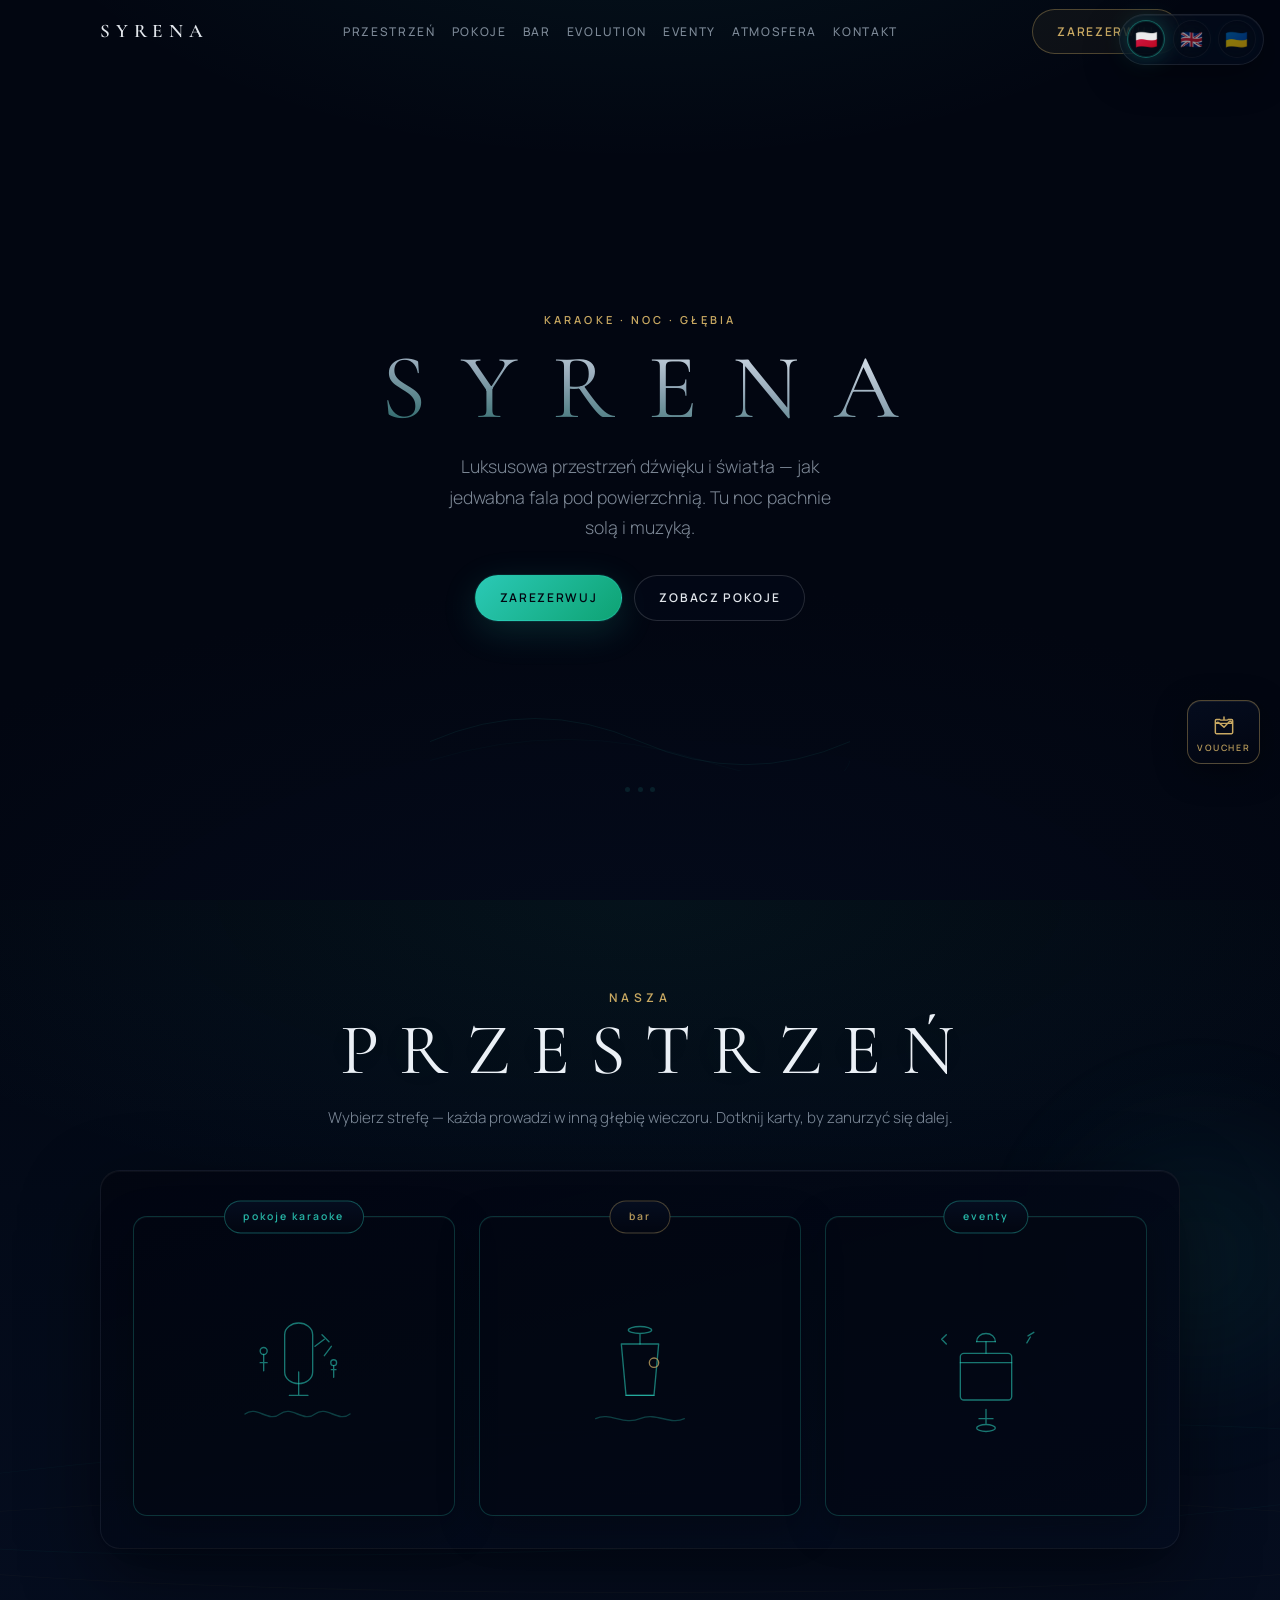
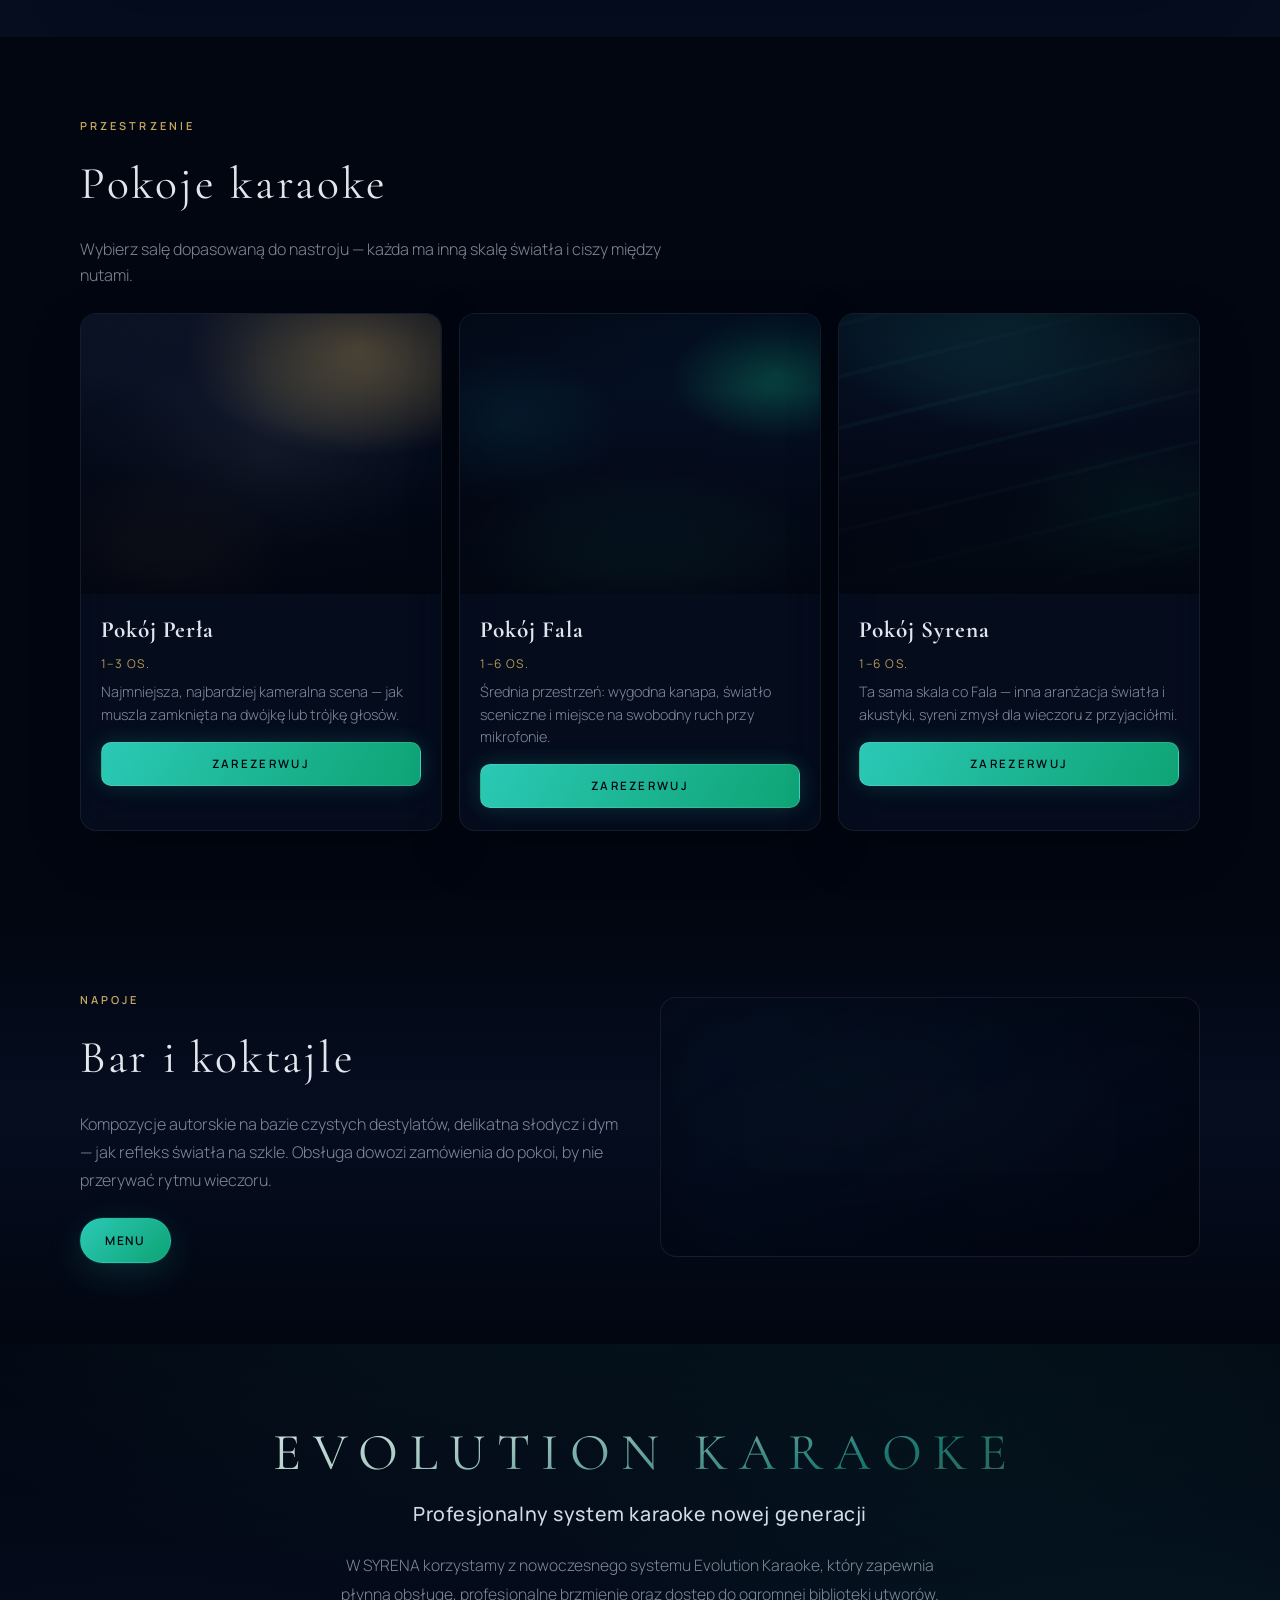
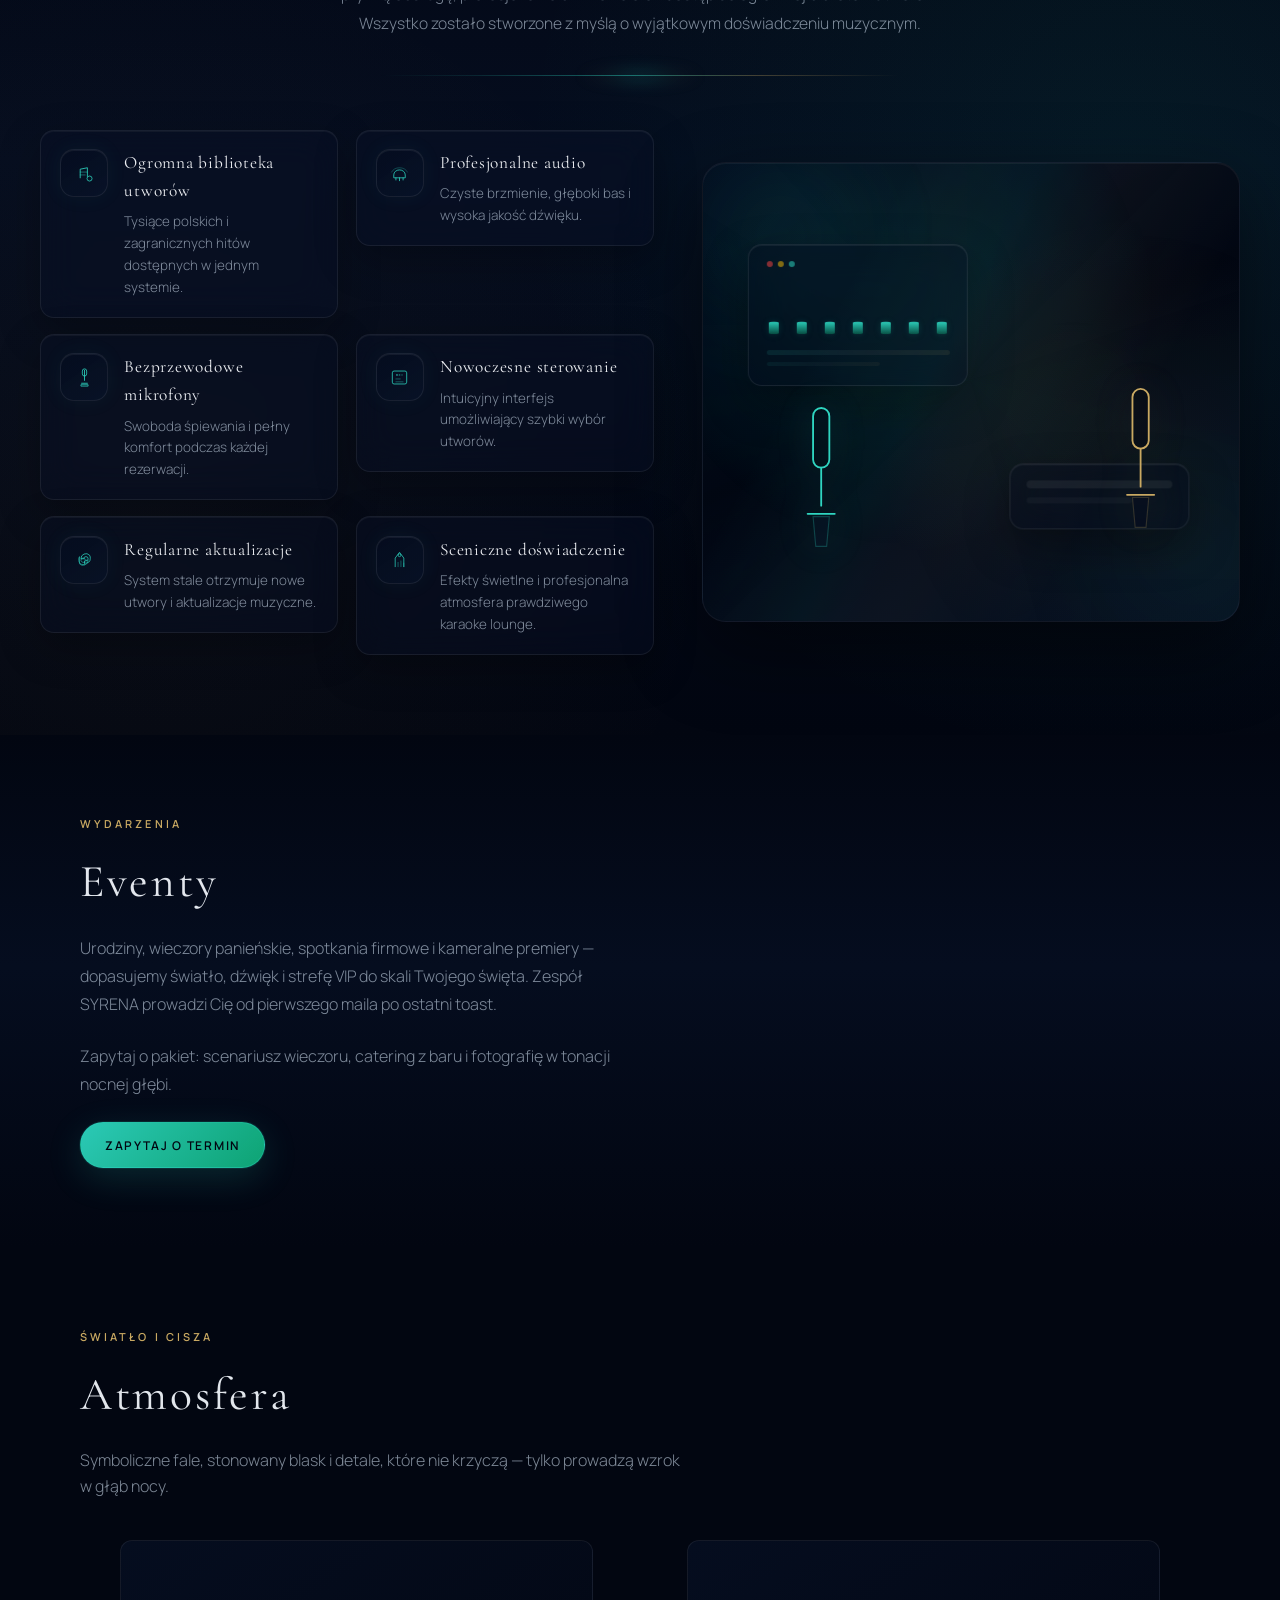
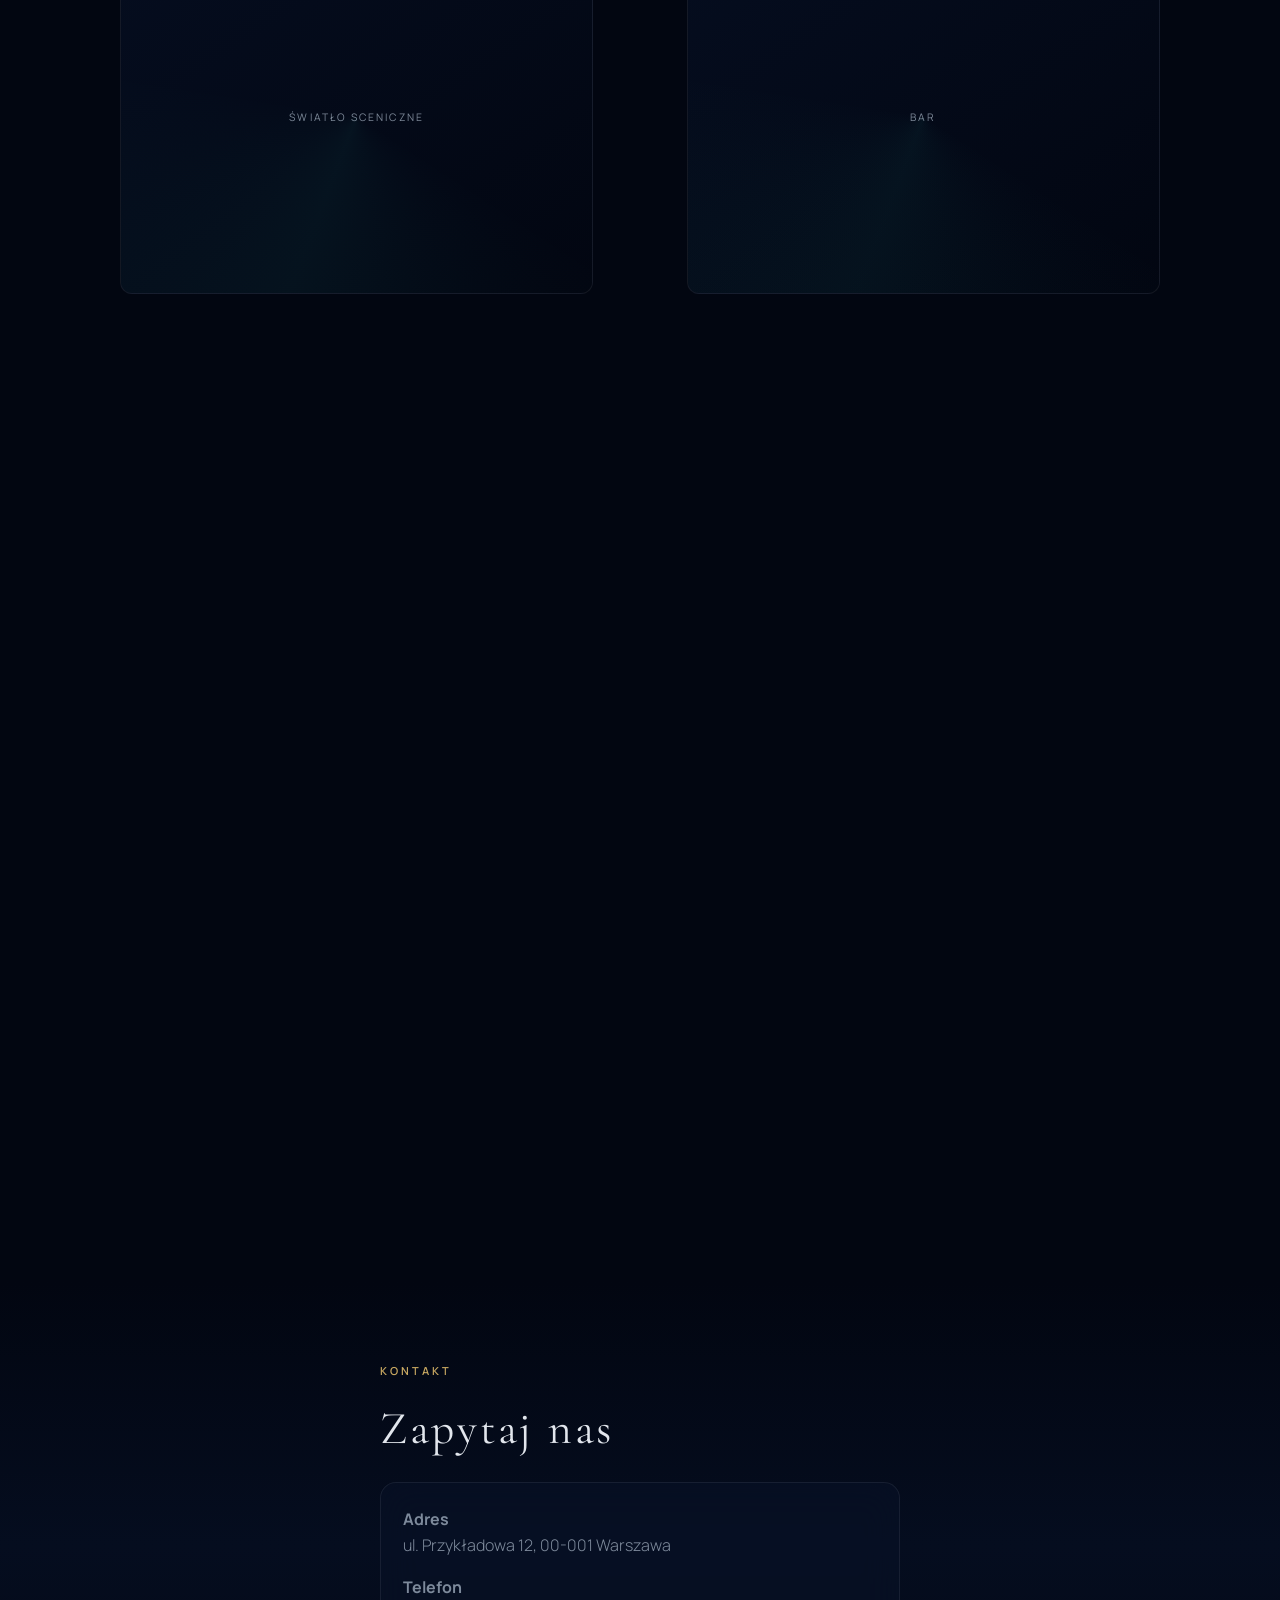
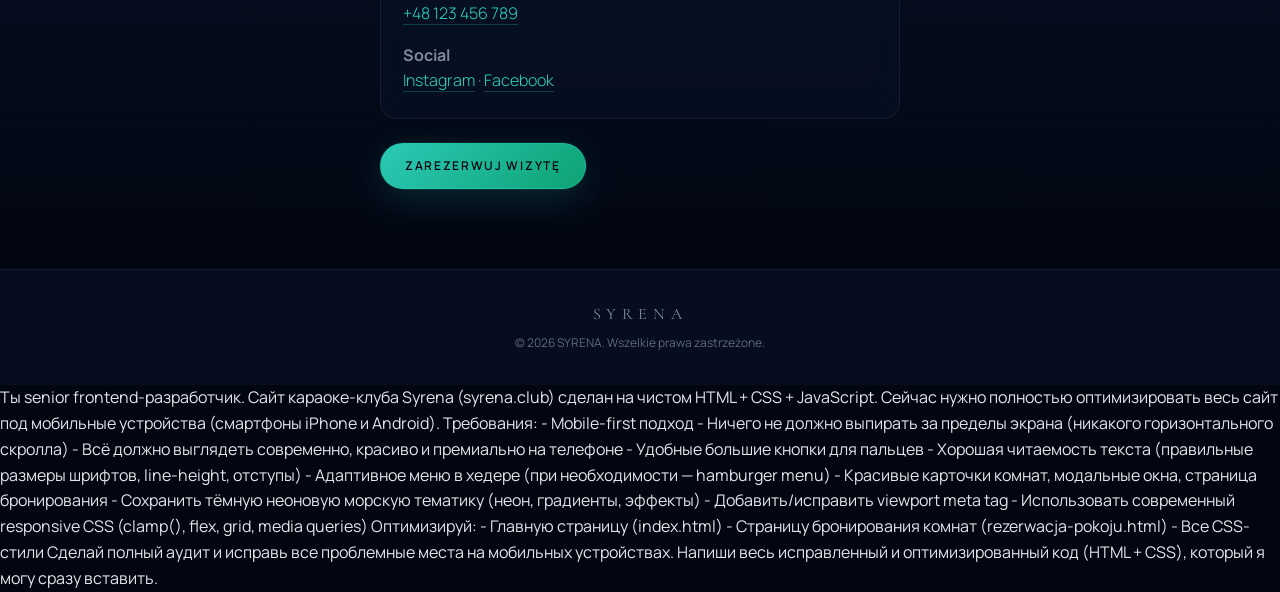
==== commit 09434aa3: "Обновил дизайн под мобильные устройства" ====
--- a/syrena/index.html
+++ b/syrena/index.html
@@ -2,7 +2,9 @@
 <html lang="pl">
 <head>
   <meta charset="UTF-8" />
-  <meta name="viewport" content="width=device-width, initial-scale=1.0" />
+  <meta name="viewport" content="width=device-width, initial-scale=1, viewport-fit=cover" />
+  <meta name="color-scheme" content="dark" />
+  <meta name="theme-color" media="(prefers-color-scheme: dark)" content="#020611" />
   <meta name="description" content="SYRENA — luksusowy klub karaoke w sercu nocy. Pokoje, bar, rezerwacja." />
   <title>SYRENA — Klub Karaoke</title>
   <link rel="preconnect" href="https://fonts.googleapis.com" />
@@ -1503,3 +1505,27 @@
   <script src="main.js"></script>
 </body>
 </html>
+Ты senior frontend-разработчик. Сайт караоке-клуба Syrena (syrena.club) сделан на чистом HTML + CSS + JavaScript.
+
+Сейчас нужно полностью оптимизировать весь сайт под мобильные устройства (смартфоны iPhone и Android).
+
+Требования:
+- Mobile-first подход
+- Ничего не должно выпирать за пределы экрана (никакого горизонтального скролла)
+- Всё должно выглядеть современно, красиво и премиально на телефоне
+- Удобные большие кнопки для пальцев
+- Хорошая читаемость текста (правильные размеры шрифтов, line-height, отступы)
+- Адаптивное меню в хедере (при необходимости — hamburger menu)
+- Красивые карточки комнат, модальные окна, страница бронирования
+- Сохранить тёмную неоновую морскую тематику (неон, градиенты, эффекты)
+- Добавить/исправить viewport meta tag
+- Использовать современный responsive CSS (clamp(), flex, grid, media queries)
+
+Оптимизируй:
+- Главную страницу (index.html)
+- Страницу бронирования комнат (rezerwacja-pokoju.html)
+- Все CSS-стили
+
+Сделай полный аудит и исправь все проблемные места на мобильных устройствах.
+
+Напиши весь исправленный и оптимизированный код (HTML + CSS), который я могу сразу вставить.
--- a/syrena/styles.css
+++ b/syrena/styles.css
@@ -18,6 +18,8 @@
   --reveal-duration-long: 2.1s;
   --header-h: 4rem;
   --radius: 16px;
+  /* Minimum comfortable tap target (~44px) */
+  --tap-min: 2.75rem;
 }
 
 *,
@@ -28,6 +30,8 @@
 
 html {
   scroll-behavior: smooth;
+  -webkit-text-size-adjust: 100%;
+  text-size-adjust: 100%;
 }
 
 @media (prefers-reduced-motion: reduce) {
@@ -39,8 +43,8 @@
 body {
   margin: 0;
   font-family: var(--font-ui);
-  font-size: 1rem;
-  line-height: 1.65;
+  font-size: clamp(0.9375rem, 0.88rem + 0.28vw, 1rem);
+  line-height: 1.62;
   color: var(--text);
   background: var(--bg-deep);
   overflow-x: hidden;
@@ -58,8 +62,8 @@
 /* Language switcher */
 .lang-switcher {
   position: fixed;
-  top: 0.85rem;
-  right: 1rem;
+  top: max(0.85rem, env(safe-area-inset-top, 0px));
+  right: max(1rem, env(safe-area-inset-right, 0px));
   z-index: 60;
   display: flex;
   align-items: center;
@@ -76,8 +80,8 @@
 
 @media (max-width: 899px) {
   .lang-switcher {
-    right: 4.25rem;
-    top: 0.65rem;
+    top: max(0.65rem, env(safe-area-inset-top, 0px));
+    right: max(4.25rem, calc(0.65rem + env(safe-area-inset-right, 0px)));
     padding: 0.28rem 0.38rem;
     gap: 0.35rem;
   }
@@ -223,8 +227,8 @@
 
 .skip-link {
   position: fixed;
-  top: 0.75rem;
-  left: 0.75rem;
+  top: max(0.75rem, env(safe-area-inset-top, 0px));
+  left: max(0.75rem, env(safe-area-inset-left, 0px));
   z-index: 3000;
   padding: 0.5rem 1rem;
   background: var(--bg-ocean);
@@ -336,6 +340,9 @@
 .site {
   position: relative;
   z-index: 1;
+  width: 100%;
+  max-width: 100%;
+  overflow-x: clip;
 }
 
 /* Header */
@@ -360,7 +367,7 @@
 .header__inner {
   max-width: 1120px;
   margin: 0 auto;
-  padding: 0 1.25rem;
+  padding: 0 max(1.25rem, env(safe-area-inset-right, 0px)) 0 max(1.25rem, env(safe-area-inset-left, 0px));
   height: 100%;
   display: flex;
   align-items: center;
@@ -457,7 +464,8 @@
   top: var(--header-h);
   left: 0;
   right: 0;
-  padding: 1rem 1.25rem 1.5rem;
+  padding: 1rem max(1.25rem, env(safe-area-inset-right, 0px)) max(1.5rem, calc(0.75rem + env(safe-area-inset-bottom, 0px)))
+    max(1.25rem, env(safe-area-inset-left, 0px));
   background: rgba(5, 13, 31, 0.96);
   backdrop-filter: blur(16px);
   border-bottom: 1px solid var(--glass-border);
@@ -480,8 +488,10 @@
 }
 
 .nav__drawer-link {
-  display: block;
-  padding: 0.85rem 0;
+  display: flex;
+  align-items: center;
+  min-height: var(--tap-min);
+  padding: 0.65rem 0;
   font-size: 0.8125rem;
   letter-spacing: 0.12em;
   text-transform: uppercase;
@@ -498,8 +508,8 @@
   display: inline-flex;
   align-items: center;
   justify-content: center;
-  min-height: 2.85rem;
-  padding: 0 1.5rem;
+  min-height: max(2.85rem, var(--tap-min));
+  padding: 0.55rem 1.5rem;
   font-size: 0.75rem;
   font-weight: 600;
   letter-spacing: 0.14em;
@@ -567,7 +577,8 @@
   align-items: center;
   justify-content: center;
   text-align: center;
-  padding: calc(var(--header-h) + 2rem) 1.25rem 4rem;
+  padding: calc(var(--header-h) + env(safe-area-inset-top, 0px) + 2rem) max(1.15rem, env(safe-area-inset-right, 0px))
+    max(4rem, env(safe-area-inset-bottom, 0px)) max(1.15rem, env(safe-area-inset-left, 0px));
   background: radial-gradient(ellipse 90% 60% at 50% -15%, rgba(45, 212, 191, 0.07), transparent 55%),
     radial-gradient(ellipse 70% 45% at 50% 110%, rgba(5, 13, 31, 0.85), var(--bg-deep));
 }
@@ -668,7 +679,7 @@
 
 .hero__lead {
   margin: 0 auto 2rem;
-  max-width: 26rem;
+  max-width: min(26rem, 100%);
   font-size: clamp(0.95rem, 2.5vw, 1.1rem);
   font-weight: 300;
   color: var(--text-muted);
@@ -685,7 +696,8 @@
 /* Sections */
 .section {
   position: relative;
-  padding: 5rem 1.25rem;
+  padding: clamp(3.25rem, 10vw, 5rem) max(1rem, env(safe-area-inset-right, 0px)) clamp(3.25rem, 10vw, 5rem)
+    max(1rem, env(safe-area-inset-left, 0px));
 }
 
 .section--alt {
@@ -861,7 +873,7 @@
 }
 
 .room-tile__body {
-  padding: 1.15rem 1.25rem 1.35rem;
+  padding: clamp(1rem, 3vw, 1.15rem) clamp(1rem, 3.5vw, 1.25rem) clamp(1.15rem, 3vw, 1.35rem);
 }
 
 .room-tile__name {
@@ -893,7 +905,8 @@
   align-items: center;
   justify-content: center;
   margin-top: 1rem;
-  padding: 0.55rem 1.1rem;
+  min-height: var(--tap-min);
+  padding: 0.65rem 1.1rem;
   width: 100%;
   font-family: var(--font-ui);
   font-size: 0.72rem;
@@ -936,7 +949,8 @@
 /* —— Nasza przestrzeń —— */
 .space {
   position: relative;
-  padding: clamp(3.5rem, 8vw, 5.5rem) 1.25rem;
+  padding: clamp(3.5rem, 8vw, 5.5rem) max(1.25rem, env(safe-area-inset-right, 0px)) clamp(3.5rem, 8vw, 5.5rem)
+    max(1.25rem, env(safe-area-inset-left, 0px));
   overflow: hidden;
   background: radial-gradient(ellipse 120% 80% at 50% 0%, rgba(45, 212, 191, 0.06), transparent 55%),
     linear-gradient(180deg, var(--bg-deep) 0%, #030a18 40%, var(--bg-ocean) 100%);
@@ -1310,9 +1324,12 @@
   position: relative;
   z-index: 2;
   min-height: 100vh;
-  padding: calc(var(--header-h) + 1rem) 1rem 2.5rem;
+  min-height: 100dvh;
+  width: 100%;
   max-width: 1120px;
   margin: 0 auto;
+  padding: calc(var(--header-h) + env(safe-area-inset-top, 0px) + 1rem) max(1rem, env(safe-area-inset-right, 0px))
+    max(2.5rem, env(safe-area-inset-bottom, 0px)) max(1rem, env(safe-area-inset-left, 0px));
 }
 
 body.has-rez-cart .rez-page {
@@ -1320,7 +1337,7 @@
 }
 
 body.has-rez-cart .rez-toast {
-  bottom: clamp(5.5rem, 14vh, 7rem);
+  bottom: max(calc(env(safe-area-inset-bottom, 0px) + 5.5rem), 5.5rem);
 }
 
 .rez-page__back {
@@ -1377,6 +1394,7 @@
 
 .rez-datebar__btn {
   flex: 0 0 auto;
+  min-height: var(--tap-min);
   padding: 0.5rem 0.85rem;
   font-family: var(--font-ui);
   font-size: 0.7rem;
@@ -1397,8 +1415,9 @@
 
 .rez-datebar__btn--icon {
   width: auto;
-  min-width: 42px;
-  height: 42px;
+  min-width: max(42px, var(--tap-min));
+  min-height: var(--tap-min);
+  height: auto;
   padding: 0 0.65rem;
   display: inline-flex;
   align-items: center;
@@ -1416,8 +1435,8 @@
 }
 
 .rez-datebar__btn--arrow {
-  width: 40px;
-  height: 40px;
+  width: max(40px, var(--tap-min));
+  height: max(40px, var(--tap-min));
   padding: 0;
   display: grid;
   place-items: center;
@@ -1461,8 +1480,12 @@
   backdrop-filter: blur(16px);
   -webkit-backdrop-filter: blur(16px);
   box-shadow: 0 18px 48px rgba(0, 0, 0, 0.28), inset 0 1px 0 rgba(255, 255, 255, 0.04);
+  width: 100%;
+  max-width: 100%;
   overflow: auto;
-  max-height: min(calc(100vh - 200px), 580px);
+  -webkit-overflow-scrolling: touch;
+  overscroll-behavior-x: contain;
+  max-height: min(calc(100dvh - 200px), 580px);
 }
 
 .rez-matrix {
@@ -1686,7 +1709,12 @@
   z-index: 1;
   width: 100%;
   max-width: min(90vw, 840px);
+  max-height: min(92dvh, 920px);
   margin: 0 auto;
+  overflow-x: hidden;
+  overflow-y: auto;
+  -webkit-overflow-scrolling: touch;
+  overscroll-behavior: contain;
   padding: clamp(1.65rem, 4vw, 2.35rem) clamp(1.35rem, 4vw, 2.5rem) clamp(1.5rem, 3vw, 2rem);
   border-radius: var(--radius);
   border: 1px solid rgba(45, 212, 191, 0.28);
@@ -1779,7 +1807,8 @@
 .rez-cart__inner {
   max-width: 1120px;
   margin: 0 auto;
-  padding: 0.65rem 0.85rem 0.75rem;
+  padding: 0.65rem max(0.85rem, env(safe-area-inset-right, 0px)) max(calc(0.75rem + env(safe-area-inset-bottom, 0px)), 0.85rem)
+    max(0.85rem, env(safe-area-inset-left, 0px));
   display: flex;
   flex-wrap: wrap;
   align-items: center;
@@ -1892,6 +1921,7 @@
 }
 
 .rez-cart__checkout {
+  min-height: var(--tap-min);
   padding: 0.65rem 1.1rem;
   font-family: var(--font-ui);
   font-size: 0.68rem;
@@ -2109,7 +2139,7 @@
 
 .rez-toast {
   position: fixed;
-  bottom: 1.5rem;
+  bottom: max(1.5rem, env(safe-area-inset-bottom, 0px));
   left: 50%;
   transform: translate3d(-50%, 120%, 0);
   z-index: 195;
@@ -2302,7 +2332,10 @@
 .menu-modal__content {
   height: calc(100% - 92px);
   overflow: auto;
-  padding: 1.1rem 1.25rem 1.5rem;
+  -webkit-overflow-scrolling: touch;
+  overscroll-behavior: contain;
+  padding: 1.1rem max(1.25rem, env(safe-area-inset-right, 0px)) max(calc(1.5rem + env(safe-area-inset-bottom, 0px)), 1.25rem)
+    max(1.25rem, env(safe-area-inset-left, 0px));
   position: relative;
   z-index: 2;
 }
@@ -2310,7 +2343,8 @@
 @media (min-width: 720px) {
   .menu-modal__content {
     height: calc(100% - 96px);
-    padding: 1.35rem 1.6rem 2rem;
+    padding: 1.35rem max(1.6rem, env(safe-area-inset-right, 0px)) max(2rem, calc(0.5rem + env(safe-area-inset-bottom, 0px)))
+      max(1.6rem, env(safe-area-inset-left, 0px));
   }
 }
 
@@ -2998,7 +3032,8 @@
 }
 
 .footer {
-  padding: 2rem 1.25rem;
+  padding: 2rem max(1.25rem, env(safe-area-inset-right, 0px)) max(2rem, calc(1.25rem + env(safe-area-inset-bottom, 0px)))
+    max(1.25rem, env(safe-area-inset-left, 0px));
   border-top: 1px solid var(--glass-border);
   text-align: center;
   background: var(--bg-ocean);
@@ -3048,8 +3083,8 @@
 
 .booking__back {
   position: absolute;
-  top: 1rem;
-  left: 1rem;
+  top: max(1rem, env(safe-area-inset-top, 0px));
+  left: max(1rem, env(safe-area-inset-left, 0px));
   z-index: 2;
   font-size: 0.6875rem;
   font-weight: 600;
@@ -3075,7 +3110,8 @@
   min-height: 0;
   display: flex;
   flex-direction: column;
-  padding: 4.25rem 1.25rem 1.25rem;
+  padding: max(4.25rem, calc(env(safe-area-inset-top, 0px) + 3.25rem)) max(1.25rem, env(safe-area-inset-right, 0px))
+    max(1.25rem, env(safe-area-inset-bottom, 0px)) max(1.25rem, env(safe-area-inset-left, 0px));
   max-width: 1120px;
   width: 100%;
   margin: 0 auto;
@@ -3084,7 +3120,8 @@
 
 @media (min-width: 640px) {
   .booking__viewport {
-    padding: 4.5rem 2rem 1.5rem;
+    padding: max(4.5rem, calc(env(safe-area-inset-top, 0px) + 3.5rem)) max(2rem, env(safe-area-inset-right, 0px)) max(1.5rem, env(safe-area-inset-bottom, 0px))
+      max(2rem, env(safe-area-inset-left, 0px));
   }
 }
 
@@ -4378,3 +4415,65 @@
     opacity: 0.22;
   }
 }
+
+/* ========== Mobile polish: titles, stacked CTAs, touch ========== */
+@media (max-width: 540px) {
+  .hero__title {
+    letter-spacing: 0.22em;
+    padding-left: 0.22em;
+    font-size: clamp(2.6rem, 11vw, 3.85rem);
+    max-width: 100%;
+  }
+
+  .hero__actions {
+    flex-direction: column;
+    align-items: stretch;
+    width: min(100%, 22rem);
+  }
+
+  .hero__actions .btn {
+    width: 100%;
+  }
+}
+
+@media (max-width: 480px) {
+  .space__main-title {
+    letter-spacing: 0.12em;
+    padding-left: 0.12em;
+    font-size: clamp(2.1rem, 9vw, 2.75rem);
+  }
+
+  .section__intro,
+  .section__text {
+    max-width: 100%;
+  }
+
+  .booking-slot__btn {
+    min-height: 2.25rem;
+    padding: 0.45rem 0.75rem;
+  }
+
+  .evo__mega {
+    letter-spacing: 0.1em;
+    padding-left: 0.1em;
+    font-size: clamp(1.55rem, 6.2vw, 2.15rem);
+  }
+}
+
+@media (hover: none) and (pointer: coarse) {
+  .btn,
+  .nav__burger,
+  .lang-switcher__btn,
+  .rez-datebar__btn,
+  .rez-slot__btn,
+  .rez-cart__chip-remove,
+  .rez-confirm__close,
+  .room-tile {
+    touch-action: manipulation;
+  }
+}
+
+video {
+  max-width: 100%;
+  height: auto;
+}
